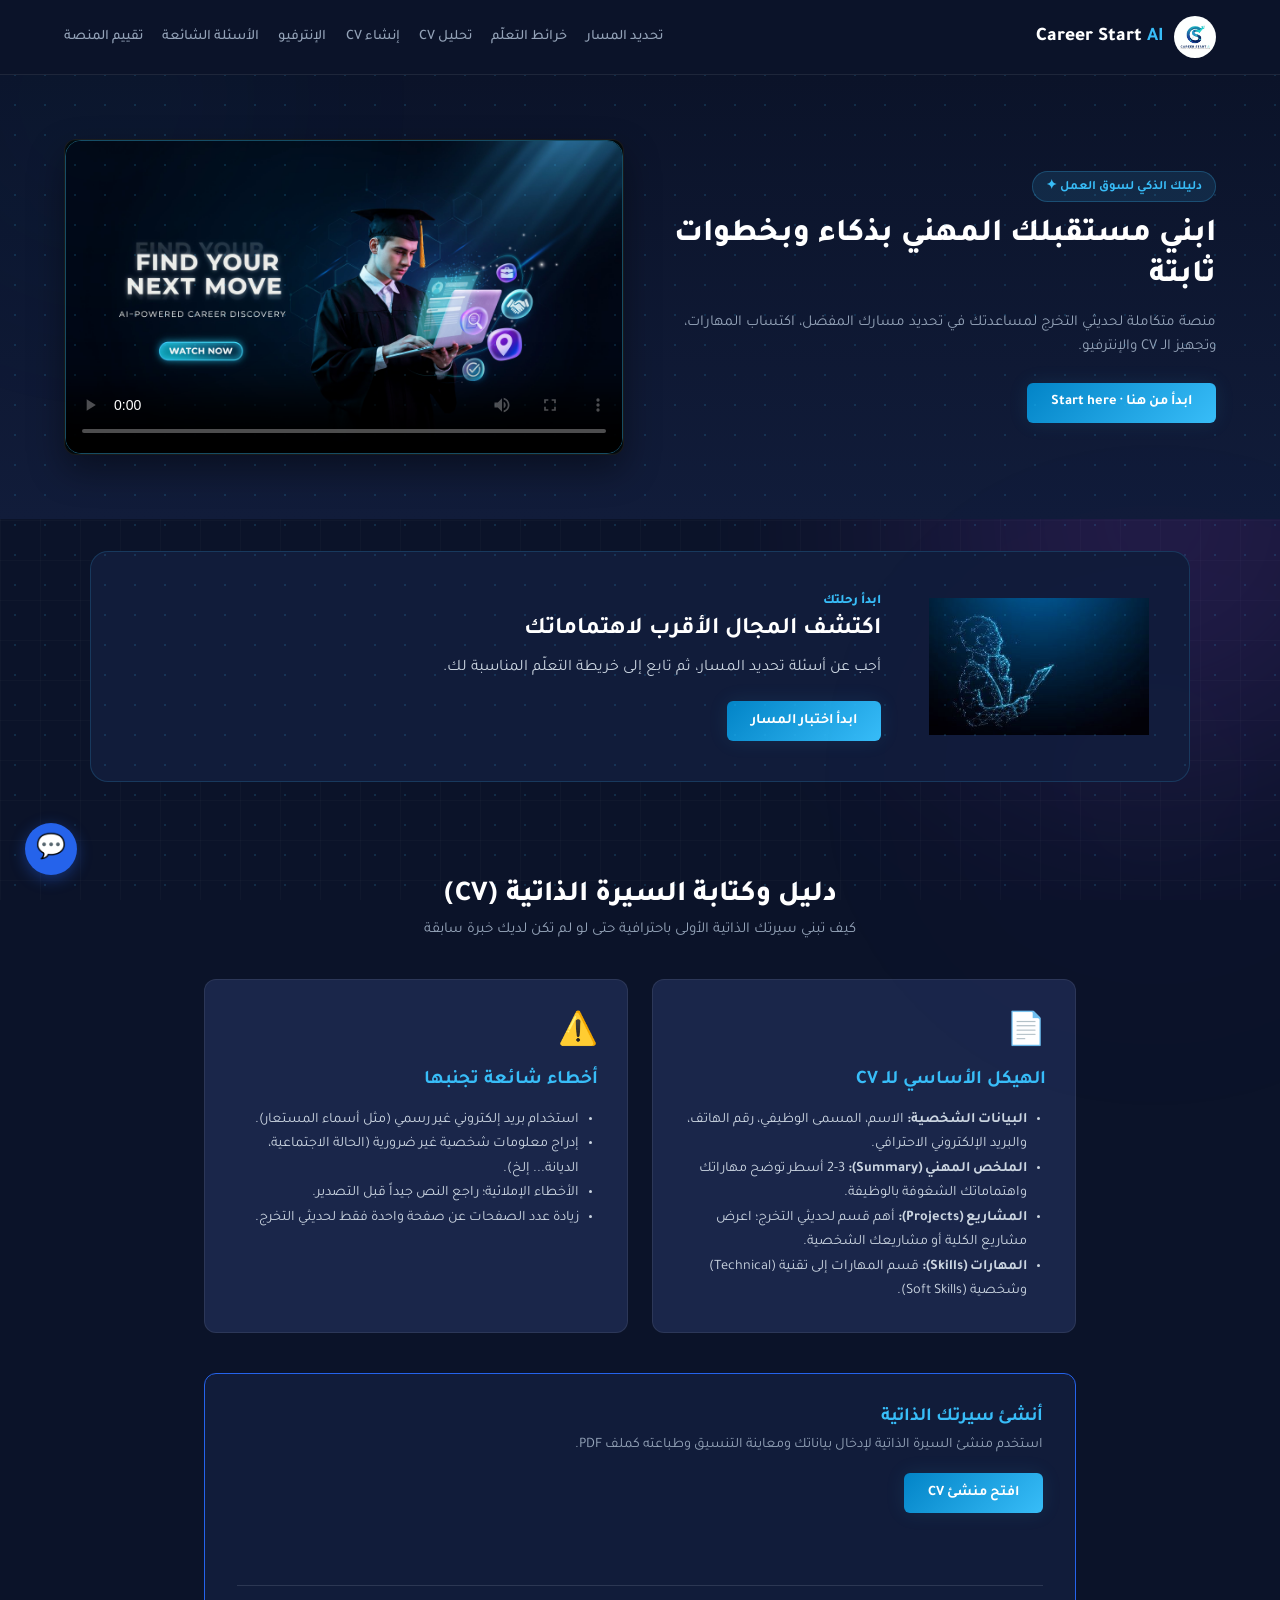
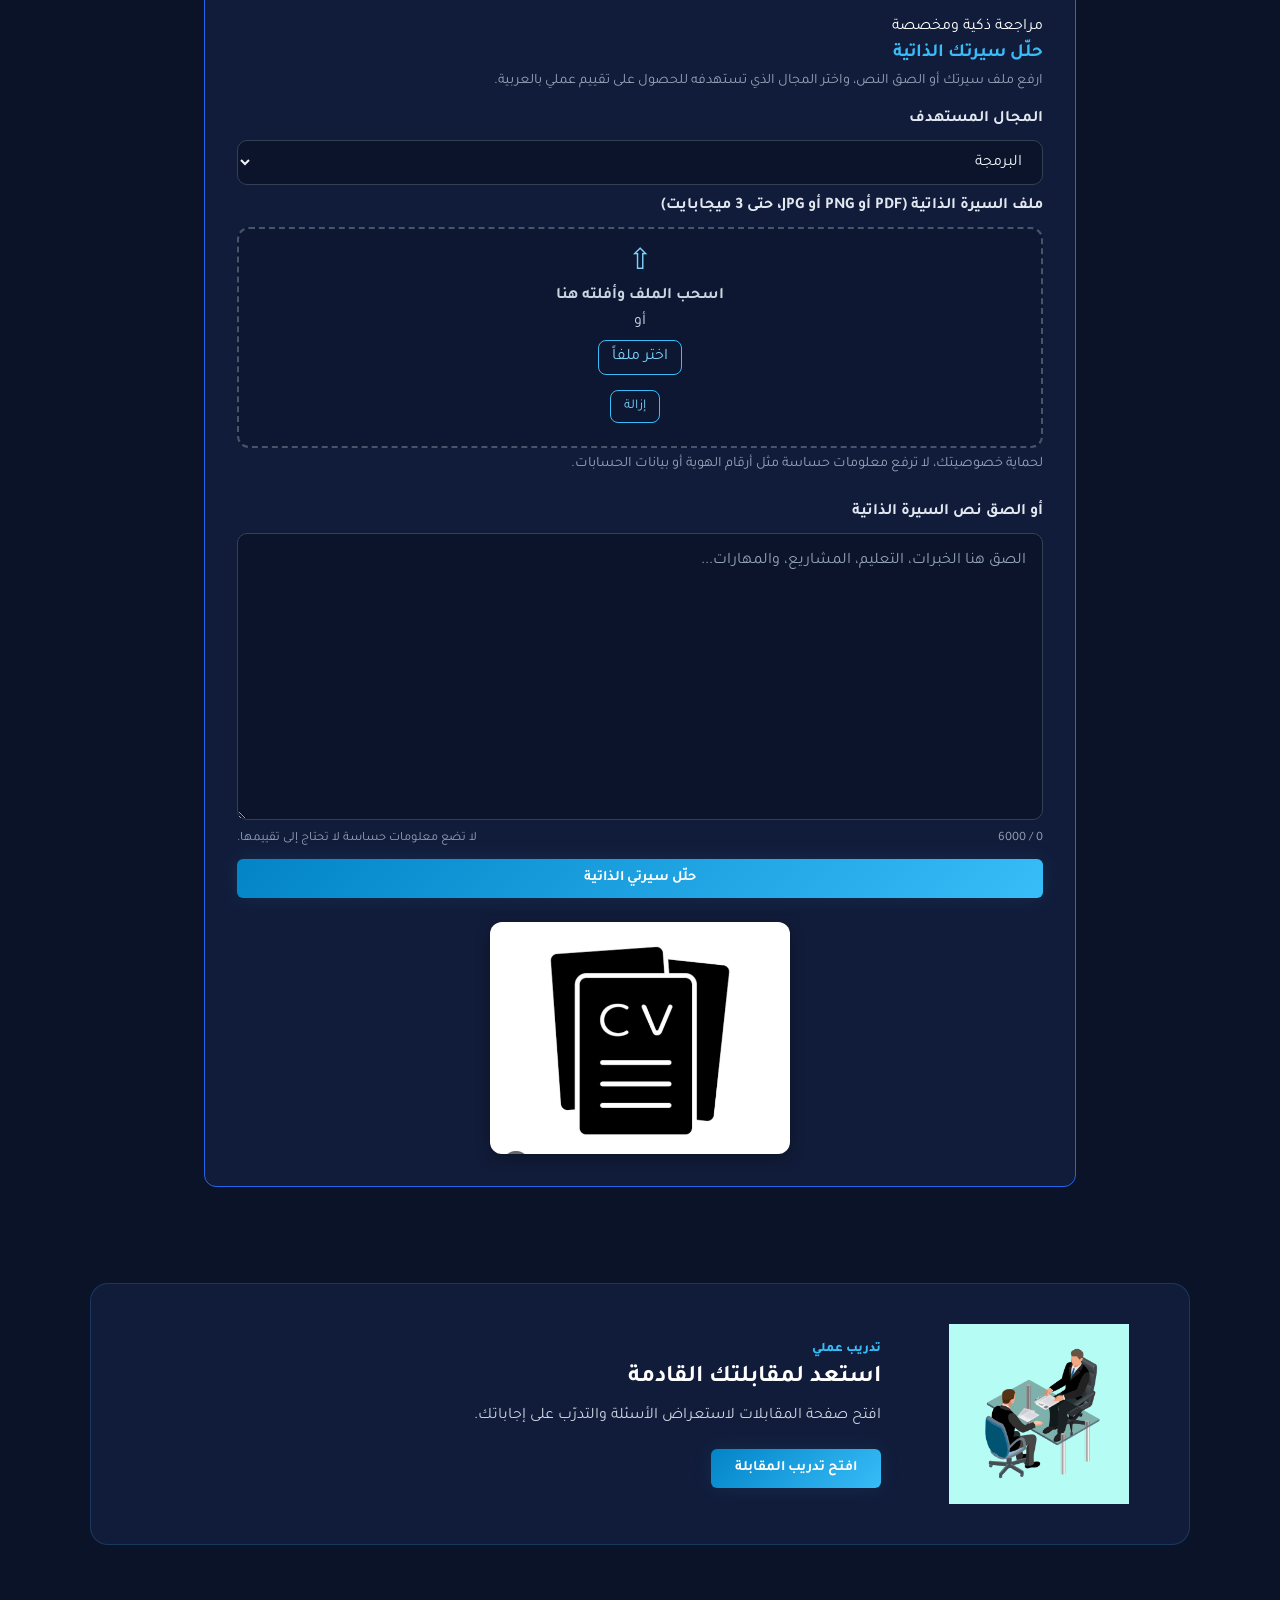
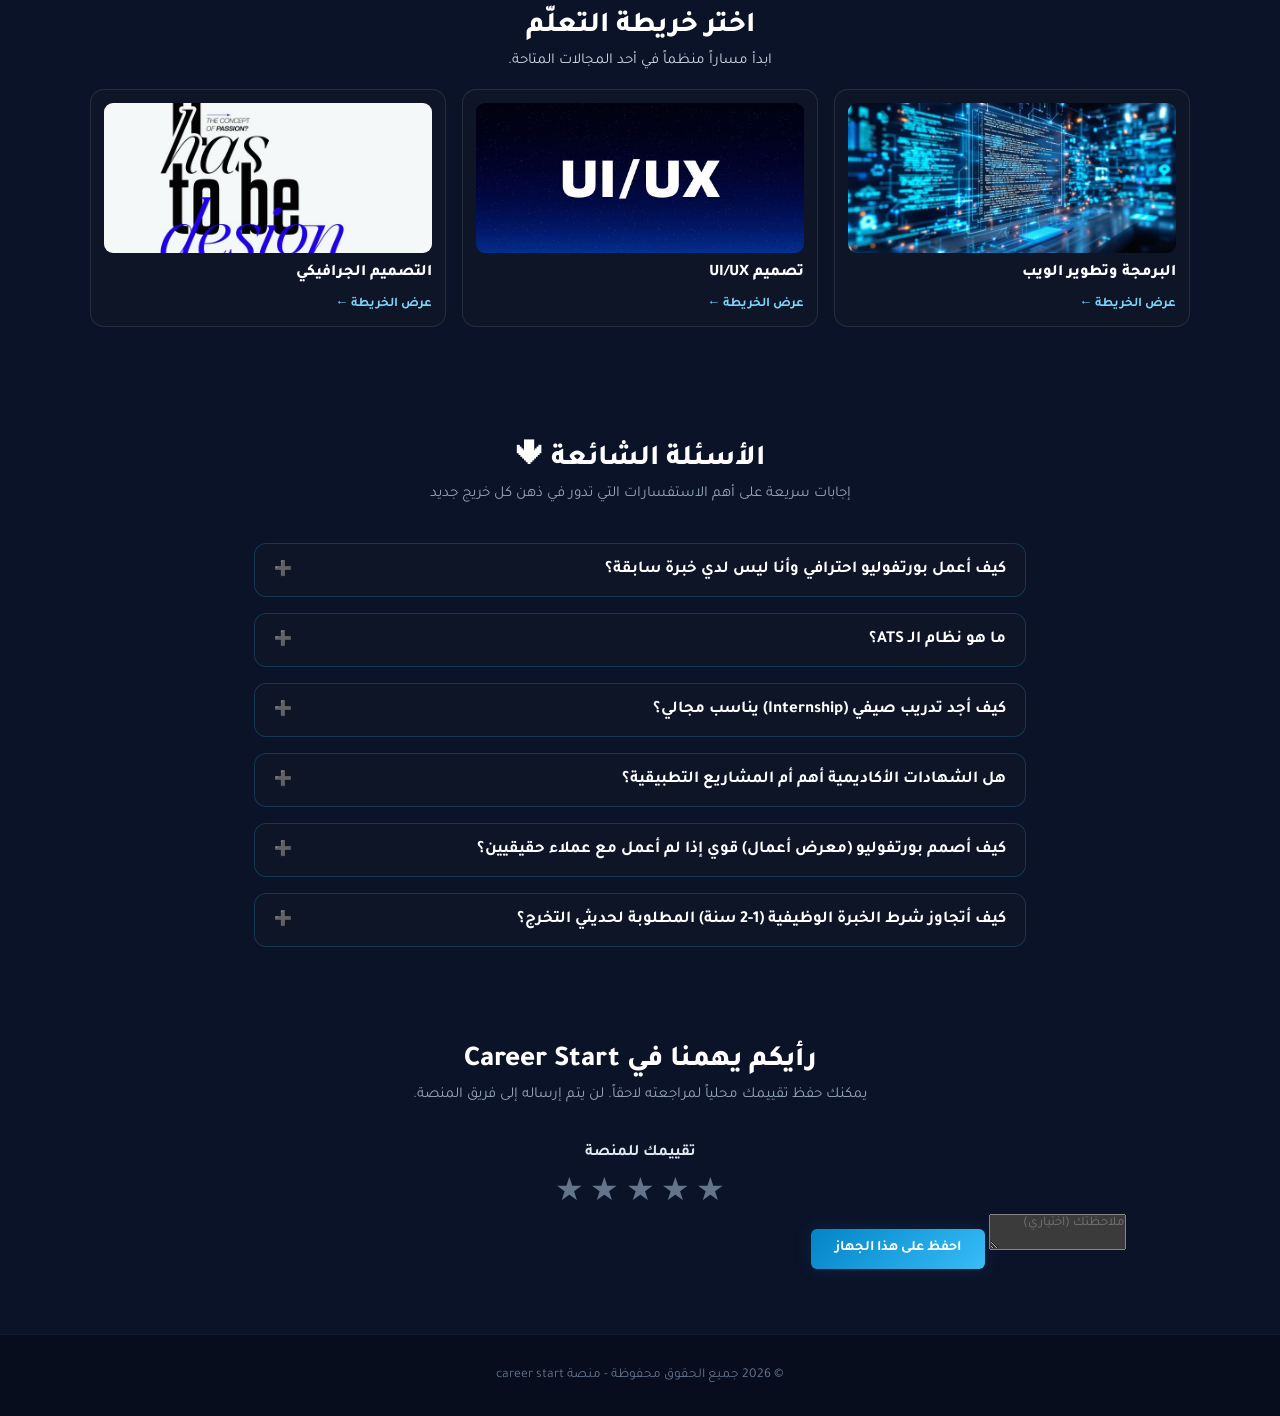
==== index.html @ 1a9eb7d6 "Merge pull request #5 from Mahmoudez/feature/flow-cleanup chore: landing flow and cleanup" ====
<!DOCTYPE html>
<html lang="ar" dir="rtl">
<head>
    <meta charset="UTF-8">
    <meta name="viewport" content="width=device-width, initial-scale=1.0">
    <title>career start | منصة دعم الخريجين الجدد</title>
    <link rel="stylesheet" href="css/quiz.css">
    <link rel="stylesheet" href="css/cv-guide.css">
    <link rel="stylesheet" href="css/cv-analyzer.css">
    <link rel="stylesheet" href="css/interview.css">
    <link rel="stylesheet" href="css/roadmaps.css">
    <link rel="stylesheet" href="css/layout.css">
    <link rel="stylesheet" href="css/base.css">
</head>
<body>
    <!-- أشكال زخرفية في الخلفية -->
    <div class="bg-decorations">
        <div class="glow-orb orb-1"></div>
        <div class="glow-orb orb-2"></div>
        <div class="grid-overlay"></div>
    </div>

    <!-- الهيدر وقائمة التنقل -->
    <header class="navbar">
        <a href="index.html" class="brand-link" aria-label="Career Start — الرئيسية">
            <img src="assets/logo.png" alt="">
            <span>Career Start <strong>AI</strong></span>
        </a>
        <nav aria-label="التنقل الرئيسي">
            <a href="pages/quiz.html">تحديد المسار</a>
            <a href="pages/roadmaps.html">خرائط التعلّم</a>
            <a href="#cv-analyzer">تحليل CV</a>
            <a href="pages/cv-builder.html">إنشاء CV</a>
            <a href="pages/interview.html">الإنترفيو</a>
            <a href="#faq">الأسئلة الشائعة</a>
            <a href="#feedback-section">تقييم المنصة</a>
        </nav>
    </header>
        <!-- الشريط الأيقونات الجانبي (Floating Sidebar) -->
    

    <!-- الخلفية المضيئة والشبكة -->
    <div class="tech-bg-grid"></div>
    <div class="glow-orb orb-top-left"></div>
    <div class="glow-orb orb-bottom-right"></div>


    <main>
        <!-- قسم الواجهة الرئيسية والفيديو -->
        <section id="home" class="hero-section">
            <div class="hero-text">
                <span class="badge">دليلك الذكي لسوق العمل ✦</span>
                <h1>ابني مستقبلك المهني بذكاء وبخطوات ثابتة</h1>
                <p>منصة متكاملة لحديثي التخرج لمساعدتك في تحديد مسارك المفضل، اكتساب المهارات، وتجهيز الـ CV والإنترفيو.</p>
                <a href="pages/quiz.html" class="btn-primary">ابدأ من هنا · Start here</a>
            </div>

            <!-- مكان الفيديو التعريفي -->
            <div class="hero-video">
                <div class="video-container">
                    <video controls poster="assets/main poster.jpg" width="100%">
                        <source src="assets/main.mp4" type="video/mp4">
                        متصفحك لا يدعم تشغيل الفيديو.
                    </video>
                </div>
            </div>
        </section>

        <section class="landing-feature-card" aria-labelledby="quiz-promo-title">
            <img src="assets/path-icon.png" alt="">
            <div><span class="feature-kicker">ابدأ رحلتك</span><h2 id="quiz-promo-title">اكتشف المجال الأقرب لاهتماماتك</h2>
                <p>أجب عن أسئلة تحديد المسار، ثم تابع إلى خريطة التعلّم المناسبة لك.</p>
                <a class="btn-primary" href="pages/quiz.html">ابدأ اختبار المسار</a>
            </div>
        </section>
        <!-- قسم السيرة الذاتية (CV Builder & Tips) -->
        <section id="cv-builder" class="cv-section">
            <div class="section-title">
                <h2>دليل وكتابة السيرة الذاتية (CV)</h2>
                <p>كيف تبني سيرتك الذاتية الأولى باحترافية حتى لو لم تكن لديك خبرة سابقة</p>
            </div>

            <div class="cv-cards-grid">
                <div class="cv-card">
                    <div class="cv-icon">📄</div>
                    <h3>الهيكل الأساسي للـ CV</h3>
                    <ul>
                        <li><strong>البيانات الشخصية:</strong> الاسم، المسمى الوظيفي، رقم الهاتف، والبريد الإلكتروني الاحترافي.</li>
                        <li><strong>الملخص المهني (Summary):</strong> 2-3 أسطر توضح مهاراتك واهتماماتك الشغوفة بالوظيفة.</li>
                        <li><strong>المشاريع (Projects):</strong> أهم قسم لحديثي التخرج؛ اعرض مشاريع الكلية أو مشاريعك الشخصية.</li>
                        <li><strong>المهارات (Skills):</strong> قسم المهارات إلى تقنية (Technical) وشخصية (Soft Skills).</li>
                    </ul>
                </div>

                <div class="cv-card">
                    <div class="cv-icon">⚠️</div>
                    <h3>أخطاء شائعة تجنبها</h3>
                    <ul>
                        <li>استخدام بريد إلكتروني غير رسمي (مثل أسماء المستعار).</li>
                        <li>إدراج معلومات شخصية غير ضرورية (الحالة الاجتماعية، الديانة... إلخ).</li>
                        <li>الأخطاء الإملائية؛ راجع النص جيداً قبل التصدير.</li>
                        <li>زيادة عدد الصفحات عن صفحة واحدة فقط لحديثي التخرج.</li>
                    </ul>
                </div>
            </div>

            <div class="cv-ai-box">
                <h3>أنشئ سيرتك الذاتية</h3>
                <p>استخدم منشئ السيرة الذاتية لإدخال بياناتك ومعاينة التنسيق وطباعته كملف PDF.</p>
                <a class="btn-primary" href="pages/cv-builder.html">افتح منشئ CV</a>
                <div id="cv-analyzer" class="cv-analyzer-heading">
                    <span class="cv-eyebrow">مراجعة ذكية ومخصصة</span>
                    <h3>حلّل سيرتك الذاتية</h3>
                    <p>ارفع ملف سيرتك أو الصق النص، واختر المجال الذي تستهدفه للحصول على تقييم عملي بالعربية.</p>
                </div>
                <form id="cvAnalyzerForm" novalidate>
                    <label for="cvTargetField">المجال المستهدف</label>
                    <select id="cvTargetField" name="targetField" required>
                        <option value="Programming">البرمجة</option>
                        <option value="UI-UX">تصميم UI/UX</option>
                        <option value="Graphic Design">التصميم الجرافيكي</option>
                    </select>
                    <label for="cvFileInput">ملف السيرة الذاتية (PDF أو PNG أو JPG، حتى 3 ميجابايت)</label>
                    <div id="cvUploadArea" class="cv-upload-area" tabindex="0" role="button" aria-controls="cvFileInput" aria-label="اختر ملف السيرة الذاتية أو اسحبه هنا">
                        <span class="cv-upload-icon" aria-hidden="true">⇧</span>
                        <strong>اسحب الملف وأفلته هنا</strong><span>أو</span>
                        <button id="cvChooseFile" class="cv-choose-file" type="button">اختر ملفاً</button>
                        <input id="cvFileInput" type="file" accept=".pdf,.png,.jpg,.jpeg,application/pdf,image/png,image/jpeg" hidden>
                        <div id="cvSelectedFile" class="cv-selected-file" hidden><span id="cvFileDetails"></span><button id="cvRemoveFile" type="button" aria-label="إزالة الملف">إزالة</button></div>
                    </div>
                    <p class="cv-privacy-note">لحماية خصوصيتك، لا ترفع معلومات حساسة مثل أرقام الهوية أو بيانات الحسابات.</p>
                    <label for="cvTextInput">أو الصق نص السيرة الذاتية</label>
                    <textarea id="cvTextInput" name="cvText" rows="9" maxlength="6000" placeholder="الصق هنا الخبرات، التعليم، المشاريع، والمهارات..."></textarea>
                    <div class="cv-form-meta"><span id="cvCharCount">0 / 6000</span><span>لا تضع معلومات حساسة لا تحتاج إلى تقييمها.</span></div>
                    <div id="cvFormMessage" class="cv-form-message" role="status" aria-live="polite" hidden></div>
                    <button id="analyzeCvBtn" class="btn-primary" type="submit"><span class="cv-button-label">حلّل سيرتي الذاتية</span><span class="cv-spinner" aria-hidden="true"></span></button>
                </form>
                <section id="cvAnalysisResult" class="cv-analysis-result" aria-live="polite" hidden></section>
                <div class="section-image-box">
    <img src="assets/cv-preview.png" alt="معاينة السيرة الذاتية">
</div>
            </div>
        </section>
        <section id="interview" class="landing-feature-card" aria-labelledby="interview-promo-title">
            <img src="assets/interview-prep.png" alt="">
            <div><span class="feature-kicker">تدريب عملي</span><h2 id="interview-promo-title">استعد لمقابلتك القادمة</h2>
                <p>افتح صفحة المقابلات لاستعراض الأسئلة والتدرّب على إجاباتك.</p>
                <a class="btn-primary" href="pages/interview.html">افتح تدريب المقابلة</a>
            </div>
        </section>

        <section id="fields-videos" class="field-map-section" aria-labelledby="field-map-title">
            <div class="section-title"><h2 id="field-map-title">اختر خريطة التعلّم</h2><p>ابدأ مساراً منظماً في أحد المجالات المتاحة.</p></div>
            <div class="field-map-grid">
                <a href="pages/roadmaps.html" class="field-map-card"><img src="assets/programming-thumb.jpg" alt=""><span>البرمجة وتطوير الويب</span><b>عرض الخريطة ←</b></a>
                <a href="pages/roadmaps.html" class="field-map-card"><img src="assets/uiux-thumb.jpg" alt=""><span>تصميم UI/UX</span><b>عرض الخريطة ←</b></a>
                <a href="pages/roadmaps.html" class="field-map-card"><img src="assets/graphic-thumb.jpg" alt=""><span>التصميم الجرافيكي</span><b>عرض الخريطة ←</b></a>
            </div>
        </section>

        <!-- قسم الأسئلة الشائعة -->
        <section id="faq" class="faq-section">
            <div class="section-title">
                <h2>الأسئلة الشائعة 🡻</h2>
                <p>إجابات سريعة على أهم الاستفسارات التي تدور في ذهن كل خريج جديد</p>
            </div>

            <div class="faq-container">
                <details class="faq-card">
                    <summary>كيف أعمل بورتفوليو احترافي وأنا ليس لدي خبرة سابقة؟</summary>
                    <p>ركز على مشاريع الكلية، المشاريع الشخصية التي طبقتها أثناء التعلم، ومشاريع الـ Open Source. المهم عرض طريقة تفكيرك وجودة تنفيذك حتى لو لم تكن لوظيفة مدفوعة.</p>
                </details>

                <details class="faq-card">
                    <summary>ما هو نظام الـ ATS؟</summary>
                    <p> "نظام تتبع المتقدمين" ATS هو اختصار لـ Applicant Tracking System هو تطبيق برمجي أو نظام إلكتروني تستخدمه أقسام الموارد البشرية (HR) والشركات لإدارة عملية التوظيف واكتساب المواهب رقمياً. يعمل هذا النظام كقاعدة بيانات مركزية تستقبل السير الذاتية وطلبات التوظيف، ويقوم بفرزها وتحليلها تلقائياً لتسهيل مهمة مسؤولي التوظيف في اختيار الأنسب.</p>
                </details>

                <details class="faq-card">
                    <summary>كيف أجد تدريب صيفي (Internship) يناسب مجالي؟</summary>
                    <p>تابع منصات العمل مثل LinkedIn وWuzzuf باستمرار، واحرص على التواصل المباشر مع المسئولين عن التوظيف (HR) في الشركات المبتدئة، مع بناء حضور قوي يعرض مهاراتك.</p>
                </details>

                <details class="faq-card">
                    <summary>هل الشهادات الأكاديمية أهم أم المشاريع التطبيقية؟</summary>
                    <p>المشاريع التطبيقية والبورتفوليو هما الحاسم الأكبر في المجالات التقنية والتصميم، بينما تشكل الشهادات داعماً إضافياً لاثبات الاستمرارية والتعلم الشغوف.</p>
                </details>

                <details class="faq-card">
                    <summary>كيف أصمم بورتفوليو (معرض أعمال) قوي إذا لم أعمل مع عملاء حقيقيين؟</summary>
                    <p>قم ببناء مشاريع افتراضية تخدم مشاكل حقيقية، أو أعد تصميم وتطوير منتجات قائمة لتظهر قدرتك على التحليل والتنفيذ. الجودة وطريقة العرض أهم من عدد المشاريع.</p>
                </details>

                <details class="faq-card">
                    <summary>كيف أتجاوز شرط الخبرة الوظيفية (1-2 سنة) المطلوبة لحديثي التخرج؟</summary>
                    <p>ركز على صياغة مشاريعك الأكاديمية والشخصية في السيرة الذاتية بكفاءة عالية، فالشركات تبحث عن المهارة التطبيقية وإمكانية التعلم السريع وليس مجرد سنوات العمل الفعلي.</p>
                </details>
            </div>
        </section>
        
        <!-- قسم تقييم المنصة -->
        <section id="feedback-section" class="section-container">
            <div class="section-title">
                <h2>رأيكم يهمنا في Career Start</h2>
                <p>يمكنك حفظ تقييمك محلياً لمراجعته لاحقاً. لن يتم إرساله إلى فريق المنصة.</p>
            </div>

            <form id="feedbackForm" class="rating-box">
                <fieldset class="rating-fieldset"><legend>تقييمك للمنصة</legend>
                    <div class="stars-rating" role="radiogroup" aria-label="اختر تقييماً من نجمة إلى خمس نجوم">
                        <label><input type="radio" name="rating" value="1" required><span aria-hidden="true">★</span><span class="sr-only">نجمة واحدة</span></label>
                        <label><input type="radio" name="rating" value="2"><span aria-hidden="true">★</span><span class="sr-only">نجمتان</span></label>
                        <label><input type="radio" name="rating" value="3"><span aria-hidden="true">★</span><span class="sr-only">ثلاث نجوم</span></label>
                        <label><input type="radio" name="rating" value="4"><span aria-hidden="true">★</span><span class="sr-only">أربع نجوم</span></label>
                        <label><input type="radio" name="rating" value="5"><span aria-hidden="true">★</span><span class="sr-only">خمس نجوم</span></label>
                    </div>
                </fieldset>
                <label class="sr-only" for="feedbackText">ملاحظتك (اختياري)</label>
                <textarea id="feedbackText" maxlength="1000" placeholder="ملاحظتك (اختياري)"></textarea>
                <button class="btn-primary" type="submit">احفظ على هذا الجهاز</button>
                <p id="feedbackStatus" class="local-save-status" role="status" aria-live="polite"></p>
            </form>
        </section>
    </main>

    <footer>
        <p>© 2026 جميع الحقوق محفوظة - منصة career start</p>
    </footer>

<!-- زرار الدعم الفني العائم -->
<button id="openContactBtn" class="floating-support-btn" type="button" title="حفظ رسالة على هذا الجهاز" aria-label="افتح نموذج حفظ الرسالة على هذا الجهاز">
    💬
</button>

<!-- النافذة الصغيرة المنبثقة (Modal) -->
<div id="contactModal" class="modal-overlay" role="dialog" aria-modal="true" aria-labelledby="contactTitle" aria-hidden="true">
    <div class="modal-content">
        <button id="closeContactBtn" class="modal-close" type="button" aria-label="إغلاق">&times;</button>
        <h3 id="contactTitle">احفظ رسالة على هذا الجهاز</h3>
        <p>هذه نسخة تجريبية: الرسالة ستبقى في هذا المتصفح فقط، ولن تُرسل إلى فريق الدعم.</p>
        
        <form id="contactForm">
            <label for="contactName">الاسم بالكامل</label><input id="contactName" name="name" type="text" autocomplete="name" required>
            <label for="contactEmail">البريد الإلكتروني</label><input id="contactEmail" name="email" type="email" autocomplete="email" required>
            <label for="contactMessage">الرسالة</label><textarea id="contactMessage" name="message" rows="4" required></textarea>
            <button type="submit" class="submit-btn">احفظ على هذا الجهاز</button>
            <p id="contactStatus" class="local-save-status" role="status" aria-live="polite"></p>
        </form>
    </div>
</div>


    <script src="js/layout.js"></script>
    <script src="js/cv-analyzer.js"></script>
</body>
</html>
---- css/quiz.css ----
/* 3. كارت الاستمارة العائم */
.assessment-section {
    max-width: 750px;
    margin: -2.5rem auto 3rem auto;
    padding: 0 1rem;
    position: relative;
    z-index: 10;
}

.career-form {
    background-color: #1a264a;
    color: #ffffff;
    padding: 2rem;
    border-radius: 14px;
    box-shadow: 0 20px 40px rgba(0, 0, 0, 0.3);
    border: 1px solid rgba(255, 255, 255, 0.08);
}

.assessment-section h2 {
    color: #ffffff;
    font-size: 1.6rem;
    font-weight: 800;
    text-align: center;
    margin-bottom: 0.3rem;
}

.assessment-section p {
    color: #94a3b8;
    text-align: center;
    margin-bottom: 1.8rem;
    font-size: 0.9rem;
}

.form-group {
    margin-bottom: 1.2rem;
}

.form-group label {
    display: block;
    margin-bottom: 0.4rem;
    font-weight: 600;
    color: #e2e8f0;
    font-size: 0.88rem;
}

.form-group input,
.form-group select {
    width: 100%;
    padding: 0.75rem 1rem;
    background-color: #0f172a;
    border: 1px solid #334155;
    border-radius: 8px;
    font-size: 0.9rem;
    color: #ffffff;
    outline: none;
    transition: all 0.3s ease;
}

.form-group input:focus,
.form-group select:focus {
    border-color: #38bdf8;
}

.form-group option {
    background-color: #0f172a;
    color: #ffffff;
}

.btn-submit {
    width: 100%;
    padding: 0.9rem;
    background: linear-gradient(135deg, #2563eb 0%, #1d4ed8 100%);
    color: #ffffff;
    border: none;
    border-radius: 8px;
    font-size: 1rem;
    font-weight: 700;
    cursor: pointer;
    margin-top: 1rem;
    transition: all 0.3s ease;
}

.btn-submit:hover {
    transform: translateY(-2px);
    box-shadow: 0 10px 20px rgba(37, 99, 235, 0.4);
}

/* 4. كارت النتيجة */
.results-container {
    margin-top: 1.8rem;
    background-color: #ffffff;
    border-radius: 12px;
    padding: 2rem;
    box-shadow: 0 10px 30px rgba(0, 0, 0, 0.15);
    border-top: 4px solid #2563eb;
    color: #1e293b;
}

.results-container h3 {
    color: #0f172a;
    font-size: 1.3rem;
    font-weight: 800;
    margin-bottom: 1rem;
}
---- css/cv-guide.css ----
/* قسم السيرة الذاتية */
.cv-section {
    padding: 4rem 5%;
    max-width: 1000px;
    margin: 0 auto;
}

.section-title {
    text-align: center;
    margin-bottom: 2.5rem;
}

.section-title h2 {
    color: #ffffff;
    font-size: 1.8rem;
    font-weight: 800;
    margin-bottom: 0.5rem;
}

.section-title p {
    color: #94a3b8;
    font-size: 0.95rem;
}

.cv-cards-grid {
    display: grid;
    grid-template-columns: repeat(auto-fit, minmax(300px, 1fr));
    gap: 1.5rem;
    margin-bottom: 2.5rem;
}

.cv-card {
    background-color: #1a264a;
    border: 1px solid rgba(255, 255, 255, 0.08);
    border-radius: 12px;
    padding: 1.8rem;
    color: #ffffff;
}

.cv-icon {
    font-size: 2rem;
    margin-bottom: 1rem;
}

.cv-card h3 {
    font-size: 1.2rem;
    color: #38bdf8;
    margin-bottom: 1rem;
}

.cv-card ul {
    list-style-type: disc;
    padding-right: 1.2rem;
    color: #cbd5e1;
    font-size: 0.9rem;
    line-height: 1.7;
}
---- css/cv-analyzer.css ----
/* أداة الـ AI للملخص */
.cv-ai-box {
    background-color: #111c3a;
    border: 1px solid #2563eb;
    border-radius: 12px;
    padding: 2rem;
    color: #ffffff;
}

.cv-ai-box h3 {
    color: #38bdf8;
    margin-bottom: 0.5rem;
}

.cv-ai-box p {
    color: #94a3b8;
    font-size: 0.9rem;
    margin-bottom: 1.2rem;
}

.cv-ai-inputs {
    display: flex;
    gap: 1rem;
    flex-wrap: wrap;
}

.cv-ai-inputs input {
    flex: 1;
    min-width: 250px;
    padding: 0.8rem 1rem;
    background-color: #0f172a;
    border: 1px solid #334155;
    border-radius: 6px;
    color: #ffffff;
    outline: none;
}

.cv-summary-output {
    margin-top: 1.2rem;
    background-color: #0f172a;
    padding: 1rem 1.2rem;
    border-radius: 6px;
    border-right: 4px solid #38bdf8;
    color: #e2e8f0;
    font-size: 0.95rem;
    line-height: 1.6;
}

.cv-analyzer-heading { margin-top: 3rem; padding-top: 2rem; border-top: 1px solid rgba(148,163,184,.2); }
.cv-analyzer-heading h3 { margin-top: .35rem; }
#cvAnalyzerForm { display: grid; gap: .7rem; direction: rtl; }
#cvAnalyzerForm label { color: #e2e8f0; font-weight: 700; }
#cvAnalyzerForm select, #cvTextInput { width: 100%; min-width: 0; border: 1px solid #334155; border-radius: 10px; background: #0b142b; color: #f1f5f9; padding: .8rem 1rem; font: inherit; direction: rtl; }
#cvTextInput { min-height: 12rem; resize: vertical; line-height: 1.8; }
#cvAnalyzerForm select:focus, #cvTextInput:focus { outline: 2px solid #38bdf8; outline-offset: 1px; border-color: #38bdf8; }
#cvTextInput::placeholder { color: #94a3b8; }
.cv-upload-area { width: 100%; background: rgba(11,20,43,.55); }
.cv-form-meta { display: flex; justify-content: space-between; gap: .75rem; flex-wrap: wrap; color: #94a3b8; font-size: .8rem; }
.cv-form-message { padding: .75rem 1rem; border-radius: 9px; line-height: 1.6; }
.cv-form-message.error { background: rgba(127,29,29,.3); color: #fecaca; }
.cv-form-message.success { background: rgba(6,95,70,.25); color: #a7f3d0; }
.cv-form-message.loading { background: rgba(14,116,144,.2); color: #bae6fd; }

.cv-upload-area { display: grid; justify-items: center; gap: .45rem; padding: 1.4rem; border: 2px dashed #475569; border-radius: 12px; color: #cbd5e1; text-align: center; cursor: pointer; transition: border-color .2s, background .2s; }
.cv-upload-area:focus, .cv-upload-area.is-dragging { outline: none; border-color: #38bdf8; background: rgba(56,189,248,.08); }
.cv-upload-icon { color: #7dd3fc; font-size: 1.8rem; line-height: 1; }
.cv-choose-file, .cv-selected-file button { padding: .45rem .8rem; border: 1px solid #38bdf8; border-radius: 8px; background: transparent; color: #7dd3fc; font: inherit; cursor: pointer; }
.cv-selected-file { display: flex; align-items: center; justify-content: center; flex-wrap: wrap; gap: .65rem; margin-top: .5rem; color: #e2e8f0; font-size: .84rem; }
.cv-privacy-note { margin: -.2rem 0 .25rem; color: #94a3b8; font-size: .78rem; }
.cv-mock-banner { margin-bottom: 1rem; padding: .85rem 1rem; border: 1px solid rgba(56,189,248,.35); border-radius: 10px; background: rgba(56,189,248,.1); color: #bae6fd; font-size: .88rem; }
.cv-score-meters { display: grid; grid-template-columns: repeat(2, minmax(0, 1fr)); gap: 1rem; margin-top: 1rem; }
.cv-score-meter { padding: 1rem; border: 1px solid rgba(148,163,184,.15); border-radius: 12px; background: #15213e; color: #dbeafe; }
.cv-score-meter > div:first-child { display: flex; justify-content: space-between; gap: .5rem; margin-bottom: .65rem; }
.cv-score-meter strong { color: #7dd3fc; }
.cv-meter-track { height: 8px; overflow: hidden; border-radius: 99px; background: #0b142b; }
.cv-meter-track span { display: block; height: 100%; border-radius: inherit; background: linear-gradient(90deg, #38bdf8, #34d399); }
.cv-build-link { display: inline-flex; margin-top: 1rem; padding: .75rem 1rem; border-radius: 9px; background: #0284c7; color: #fff; font-weight: 700; text-decoration: none; }
@media (max-width: 640px) {
    .cv-score-meters { grid-template-columns: 1fr; }
    .cv-ai-box { padding: 1.2rem; }
    .cv-analyzer-heading { margin-top: 2rem; padding-top: 1.5rem; }
    .cv-upload-area { padding: 1.1rem .75rem; }
    .cv-form-meta span:last-child { flex-basis: 100%; }
}
---- css/interview.css ----
/* قسم الإنترفيو */
.interview-section {
    padding: 4rem 5%;
    max-width: 900px;
    margin: 0 auto;
}

.interview-box {
    background-color: #1a264a;
    border: 1px solid rgba(255, 255, 255, 0.08);
    border-radius: 14px;
    padding: 2rem;
    box-shadow: 0 15px 30px rgba(0, 0, 0, 0.2);
}

.interview-tabs {
    display: flex;
    gap: 1rem;
    margin-bottom: 1.8rem;
    border-bottom: 1px solid #334155;
    padding-bottom: 0.8rem;
}

.tab-btn {
    background: none;
    border: none;
    color: #94a3b8;
    font-size: 1rem;
    font-weight: 700;
    cursor: pointer;
    padding: 0.5rem 1rem;
    border-radius: 6px;
    transition: all 0.3s ease;
}

.tab-btn.active, .tab-btn:hover {
    color: #38bdf8;
    background-color: #0f172a;
}

.faq-item {
    background-color: #0f172a;
    padding: .6rem;
    border-radius: 8px;
    margin-bottom: 1rem;
    border-right: 3px solid #2563eb;
}

.faq-item h4 {
    color: #ffffff;
    font-size: 1.05rem;
    margin-bottom: 0.5rem;
}

.faq-item p {
    color: #cbd5e1;
    font-size: 0.9rem;
    line-height: 1.6;
}
/* تنسيق قسم الأسئلة الشائعة */
.faq-section {
    padding: 3rem 5%;
    max-width: 900px;
    margin: 0 auto;
}

.faq-container {
    display: flex;
    flex-direction: column;
    gap: 1rem;
}

.faq-card {
    background-color: #0d1527;
    border: 1px solid rgba(56, 189, 248, 0.2);
    border-radius: 12px;
    padding: 1rem 1.2rem;
    transition: all 0.3s ease;
    cursor: pointer;
}

.faq-card:hover {
    border-color: #38bdf8;
    box-shadow: 0 0 15px rgba(56, 189, 248, 0.15);
}

.faq-card summary {
    font-weight: 700;
    color: #ffffff;
    font-size: 1.05rem;
    outline: none;
    list-style: none;
    display: flex;
    justify-content: space-between;
    align-items: center;
}

.faq-card summary::-webkit-details-marker {
    display: none;
}

.faq-card summary::after {
    content: '➕';
    font-size: 0.9rem;
    color: #38bdf8;
    transition: transform 0.3s ease;
}

.faq-card[open] summary::after {
    content: '➖';
}

.faq-card p {
    color: #cbd5e1;
    font-size: 0.9rem;
    line-height: 1.6;
    margin-top: 0.8rem;
    padding-top: 0.8rem;
    border-top: 1px solid rgba(255, 255, 255, 0.08);
}
---- css/roadmaps.css ----
:root {
    color-scheme: dark;
    --roadmap-bg: #081321;
    --roadmap-panel: rgba(15, 30, 51, .92);
    --roadmap-card: #101f34;
    --roadmap-line: rgba(148, 163, 184, .18);
    --roadmap-text: #f1f5f9;
    --roadmap-muted: #a8b6c9;
    --roadmap-accent: #38bdf8;
}

body {
    background: var(--roadmap-bg);
    color: var(--roadmap-text);
}

.roadmaps-page {
    width: min(1120px, calc(100% - 36px));
    margin: 0 auto;
    padding: clamp(42px, 7vw, 88px) 0 72px;
}

.roadmaps-hero {
    max-width: 760px;
    margin: 0 auto 38px;
    text-align: center;
}

.roadmaps-eyebrow {
    display: inline-block;
    color: var(--roadmap-accent);
    font-size: .82rem;
    font-weight: 800;
    letter-spacing: .04em;
}

.roadmaps-hero h1 {
    margin: 10px 0 12px;
    color: #fff;
    font-size: clamp(2rem, 5vw, 3.4rem);
    line-height: 1.2;
}

.roadmaps-hero p,
.roadmap-heading > div > p {
    color: var(--roadmap-muted);
    line-height: 1.9;
}

.roadmaps-content {
    overflow: hidden;
    border: 1px solid var(--roadmap-line);
    border-radius: 22px;
    background: var(--roadmap-panel);
    box-shadow: 0 24px 70px rgba(0, 0, 0, .25);
}

.field-tabs {
    display: flex;
    gap: 8px;
    overflow-x: auto;
    padding: 14px;
    border-bottom: 1px solid var(--roadmap-line);
    scrollbar-width: thin;
}

.field-tabs[hidden] { display: none; }

.field-tabs button {
    flex: 1 0 auto;
    min-height: 44px;
    padding: 9px 18px;
    border: 1px solid transparent;
    border-radius: 12px;
    background: transparent;
    color: var(--roadmap-muted);
    font: inherit;
    font-weight: 750;
    cursor: pointer;
    transition: background .18s ease, color .18s ease, border-color .18s ease;
}

.field-tabs button:hover { background: rgba(56, 189, 248, .08); color: #fff; }
.field-tabs button[aria-selected="true"] { border-color: rgba(56, 189, 248, .35); background: rgba(14, 116, 144, .25); color: #7dd3fc; }
.field-tabs button:focus-visible, .stage-check input:focus-visible, .resource-list a:focus-visible { outline: 3px solid #7dd3fc; outline-offset: 3px; }

.roadmap-status {
    padding: 28px;
    color: var(--roadmap-muted);
    text-align: center;
}

.roadmap-status[hidden], .roadmap-panel[hidden] { display: none; }

.roadmap-heading { padding: 28px 30px 8px; }
.roadmap-heading h2 { margin: 7px 0; color: #fff; font-size: clamp(1.45rem, 3vw, 2rem); }
.roadmap-heading > div > p { margin: 0; }

.progress-summary { padding: 16px 30px 24px; }
.progress-copy { display: flex; justify-content: space-between; gap: 12px; margin-bottom: 10px; font-size: .9rem; }
.progress-copy span { color: var(--roadmap-muted); }
.progress-track { height: 10px; overflow: hidden; border-radius: 99px; background: #22334a; }
.progress-track span { display: block; height: 100%; border-radius: inherit; background: linear-gradient(90deg, #0ea5e9, #2dd4bf); transition: width .25s ease; }

.stage-list { display: grid; gap: 14px; margin: 0; padding: 0 30px 30px; list-style: none; counter-reset: stages; }
.stage-card { display: grid; grid-template-columns: 64px minmax(0, 1fr); overflow: hidden; border: 1px solid var(--roadmap-line); border-radius: 16px; background: var(--roadmap-card); transition: border-color .2s ease, opacity .2s ease; }
.stage-card.is-complete { border-color: rgba(45, 212, 191, .48); }
.stage-topline { display: flex; flex-direction: column; align-items: center; gap: 18px; padding: 20px 10px; border-inline-end: 1px solid var(--roadmap-line); background: rgba(2, 132, 199, .06); }
.stage-number { color: var(--roadmap-accent); font-size: 1.05rem; font-weight: 850; font-variant-numeric: tabular-nums; }
.stage-check { display: grid; justify-items: center; gap: 6px; color: var(--roadmap-muted); cursor: pointer; }
.stage-check input { width: 19px; height: 19px; margin: 0; accent-color: #14b8a6; cursor: pointer; }
.stage-check span { max-width: 52px; font-size: .65rem; line-height: 1.4; text-align: center; }
.stage-body { min-width: 0; padding: 19px 22px 21px; }
.stage-title-row { display: flex; align-items: flex-start; justify-content: space-between; gap: 12px; }
.stage-title-row h3 { margin: 0; color: #f8fafc; font-size: 1.08rem; line-height: 1.5; }
.stage-duration { flex: 0 0 auto; padding: 5px 9px; border-radius: 999px; background: rgba(56, 189, 248, .1); color: #7dd3fc; font-size: .76rem; }
.skills-label, .resources-label { margin: 16px 0 8px; color: #cbd5e1; font-size: .83rem; font-weight: 800; }
.skill-list { display: flex; flex-wrap: wrap; gap: 7px; margin: 0; padding: 0; list-style: none; }
.skill-list li { padding: 6px 10px; border: 1px solid rgba(148, 163, 184, .12); border-radius: 999px; background: rgba(148, 163, 184, .07); color: #cbd5e1; font-size: .78rem; }
.resource-list { display: grid; gap: 7px; margin: 0; padding: 0; list-style: none; }
.resource-list li { display: flex; align-items: center; flex-wrap: wrap; gap: 8px; }
.resource-list a { display: inline-flex; align-items: baseline; flex-wrap: wrap; gap: 7px; color: #7dd3fc; line-height: 1.6; text-decoration: none; }
.resource-list a:hover { color: #bae6fd; text-decoration: underline; text-underline-offset: 3px; }
.resource-meta { color: var(--roadmap-muted); font-size: .72rem; }
.verify-note { color: #fbbf24; font-size: .7rem; }
.stage-card.is-complete .stage-title-row h3 { color: #99f6e4; }

@media (max-width: 640px) {
    .roadmaps-page { width: min(100% - 22px, 1120px); padding: 36px 0 48px; }
    .roadmaps-hero { margin-bottom: 24px; }
    .roadmaps-content { border-radius: 16px; }
    .field-tabs { padding: 10px; }
    .field-tabs button { padding-inline: 13px; }
    .roadmap-heading { padding: 22px 17px 6px; }
    .progress-summary { padding: 14px 17px 20px; }
    .stage-list { gap: 10px; padding: 0 12px 16px; }
    .stage-card { grid-template-columns: 48px minmax(0, 1fr); border-radius: 13px; }
    .stage-topline { gap: 14px; padding: 16px 5px; }
    .stage-check span { max-width: 42px; font-size: .58rem; }
    .stage-body { padding: 15px 12px 17px; }
    .stage-title-row { flex-direction: column; gap: 7px; }
    .stage-title-row h3 { font-size: 1rem; }
    .stage-duration { font-size: .7rem; }
    .progress-copy { font-size: .8rem; }
}

@media (prefers-reduced-motion: reduce) {
    *, *::before, *::after { scroll-behavior: auto !important; transition-duration: .01ms !important; }
}
---- css/layout.css ----
/* 1. الهيدر */
.navbar {
    display: flex;
    justify-content: space-between;
    align-items: center;
    flex-wrap: wrap;
    gap: 0.8rem 1.5rem;
    padding: 1rem 5%;
    background-color: #0b1329;
    position: sticky;
    top: 0;
    z-index: 1000;
    border-bottom: 1px solid rgba(255, 255, 255, 0.08);
}

.logo {
    font-size: 1.3rem;
    font-weight: 800;
    color: #ffffff;
}

.logo span {
    color: #38bdf8;
}

.navbar nav a {
    margin-inline-start: 1.2rem;
    text-decoration: none;
    color: #94a3b8;
    font-weight: 500;
    font-size: 0.9rem;
    transition: color 0.3s;
}

.navbar nav a:hover {
    color: #38bdf8;
}

.brand-link {
    display: inline-flex;
    align-items: center;
    gap: 10px;
    flex: 0 0 auto;
    color: #fff;
    font-size: 1.2rem;
    font-weight: 800;
    text-decoration: none;
}

.brand-link img { width: 42px; height: 42px; border-radius: 50%; object-fit: cover; }
.brand-link strong { color: #38bdf8; }
.navbar nav { display: flex; flex-wrap: wrap; align-items: center; row-gap: .6rem; }
.navbar nav a:first-child { margin-inline-start: 0; }

/* 2. الهيرو سكشن */
.hero-section {
    background: linear-gradient(180deg, #0b1329 0%, #111c3a 100%);
    color: #ffffff;
    padding: 3rem 5% 5rem 5%;
    display: flex;
    align-items: center;
    justify-content: space-between;
    gap: 2rem;
    flex-wrap: wrap;
}

.hero-text {
    flex: 1;
    min-width: 280px;
}

.badge {
    display: inline-block;
    background-color: rgba(56, 189, 248, 0.12);
    color: #38bdf8;
    padding: 0.3rem 0.8rem;
    border-radius: 20px;
    font-size: 0.8rem;
    font-weight: 700;
    border: 1px solid rgba(56, 189, 248, 0.25);
    margin-bottom: 0.8rem;
}

.hero-text h1 {
    font-size: 2rem;
    font-weight: 800;
    line-height: 1.3;
    margin-bottom: 0.8rem;
    color: #ffffff;
}

.hero-text p {
    color: #94a3b8;
    font-size: 0.95rem;
    line-height: 1.6;
    margin-bottom: 1.5rem;
}

.btn-primary {
    display: inline-block;
    background-color: #2563eb;
    color: #ffffff;
    padding: 0.7rem 1.5rem;
    border-radius: 6px;
    text-decoration: none;
    font-weight: 700;
    font-size: 0.9rem;
    box-shadow: 0 4px 14px rgba(37, 99, 235, 0.4);
    transition: all 0.3s ease;
}

.btn-primary:hover {
    background-color: #1d4ed8;
    transform: translateY(-2px);
}

.hero-video {
    flex: 1;
    min-width: 280px;
}

.video-container {
    width: 100%;
    border-radius: 12px;
    overflow: hidden;
    box-shadow: 0 15px 35px rgba(0, 0, 0, 0.4);
    border: 1px solid rgba(255, 255, 255, 0.1);
    background-color: #000000;
}

.video-container video {
    width: 100%;
    display: block;
}

/* 5. الفوتر */
footer {
    text-align: center;
    padding: 2rem;
    background-color: #070d1d;
    color: #64748b;
    font-size: 0.85rem;
    border-top: 1px solid rgba(255, 255, 255, 0.05);
}
/* تنسيق الأقسام الجانبية مع الصور */
.hero-section {
    display: flex;
    align-items: center;
    justify-content: space-between;
    gap: 2rem;
    padding: 4rem 5%;
}

.hero-image img {
    max-width: 450px;
    width: 100%;
    border-radius: 16px;
    box-shadow: 0 10px 30px rgba(0, 0, 0, 0.3);
}

.section-container {
    padding: 3rem 5%;
    max-width: 1100px;
    margin: 0 auto;
}

.section-layout {
    display: flex;
    align-items: center;
    justify-content: space-between;
    gap: 2.5rem;
    background-color: #1a264a;
    padding: 2.5rem;
    border-radius: 20px;
    border: 1px solid rgba(255, 255, 255, 0.08);
}

/* عكس الاتجاه في قسم الـ CV لمظهر متناسق زي Pinterest */
.section-layout.reverse {
    flex-direction: row-reverse;
}

.section-text {
    flex: 1;
}

.section-media {
    flex: 1;
    display: flex;
    justify-content: center;
}

.section-media img {
    max-width: 320px;
    width: 100%;
    height: auto;
    border-radius: 14px;
    object-fit: cover;
    box-shadow: 0 8px 20px rgba(0,0,0,0.25);
    transition: transform 0.3s ease;
}

.section-media img:hover {
    transform: scale(1.03);
}

/* مراعاة للشاشات الصغيرة والموبايل */
@media (max-width: 768px) {
    .hero-section,
    .section-layout,
    .section-layout.reverse {
        flex-direction: column;
        text-align: center;
    }
}
.section-image-box {
    margin-top: 1.5rem;
    display: flex;
    justify-content: center;
}

.section-image-box img {
    max-width: 300px;
    width: 100%;
    height: auto;
    border-radius: 12px;
    box-shadow: 0 4px 15px rgba(0, 0, 0, 0.3);
}
/* مراعاة للشاشات الصغيرة والموبايل */
@media (max-width: 768px) {
    .hero-section,
    .section-layout,
    .section-layout.reverse {
        flex-direction: column;
        text-align: center;
    }
}
.section-image-box {
    margin-top: 1.5rem;
    display: flex;
    justify-content: center;
}

.section-image-box img {
    max-width: 300px;
    width: 100%;
    height: auto;
    border-radius: 12px;
    box-shadow: 0 4px 15px rgba(0, 0, 0, 0.3);
}
/* ظبط أبعاد الفيديو لتصبح 16:9 شاشة عرضية */
.video-container video,
.hero-video video {
    width: 100% !important;
    height: auto !important;
    aspect-ratio: 16 / 9 !important;
    object-fit: cover !important;
}

/* زرار الدعم العائم */
.floating-support-btn {
    position: fixed;
    bottom: 25px;
    left: 25px;
    width: 52px;
    height: 52px;
    background-color: #2563eb;
    color: #ffffff;
    border: none;
    border-radius: 50%;
    font-size: 24px;
    cursor: pointer;
    box-shadow: 0 4px 15px rgba(37, 99, 235, 0.4);
    z-index: 999;
    transition: all 0.3s ease;
}

.floating-support-btn:hover {
    transform: scale(1.1);
    background-color: #1d4ed8;
    box-shadow: 0 6px 20px rgba(37, 99, 235, 0.6);
}

/* خلفية النافذة المنبثقة */
.modal-overlay {
    display: none;
    position: fixed;
    top: 0;
    left: 0;
    width: 100%;
    height: 100%;
    background: rgba(11, 19, 41, 0.8);
    backdrop-filter: blur(8px);
    z-index: 10000;
    justify-content: center;
    align-items: center;
}

/* صندوق النافذة */
.modal-content {
    background: #0f172a;
    border: 1px solid rgba(56, 189, 248, 0.3);
    border-radius: 16px;
    padding: 2rem;
    width: 90%;
    max-width: 450px;
    position: relative;
    box-shadow: 0 20px 40px rgba(0, 0, 0, 0.6);
}

.modal-close {
    position: absolute;
    top: 15px;
    left: 20px;
    font-size: 28px;
    color: #94a3b8;
    cursor: pointer;
}

.modal-close:hover {
    color: #ffffff;
}

.modal-content h3 {
    color: #ffffff;
    margin-bottom: 0.5rem;
}

.modal-content p {
    color: #cbd5e1;
    font-size: 0.85rem;
    margin-bottom: 1.5rem;
}

#contactForm {
    display: flex;
    flex-direction: column;
    gap: 1rem;
}

#contactForm input, #contactForm textarea {
    background: #0b1329;
    border: 1px solid rgba(255, 255, 255, 0.1);
    border-radius: 8px;
    padding: 0.8rem;
    color: #ffffff;
    font-family: inherit;
    outline: none;
}

#contactForm input:focus, #contactForm textarea:focus {
    border-color: #38bdf8;
}

.submit-btn {
    background: #2563eb;
    color: #ffffff;
    border: none;
    padding: 0.8rem;
    border-radius: 8px;
    font-weight: 600;
    cursor: pointer;
    transition: background 0.3s ease;
}

.submit-btn:hover {
    background: #1d4ed8;
}

.landing-feature-card, .field-map-section {
    width: min(1100px, calc(100% - 40px));
    margin: 2rem auto;
}

.landing-feature-card {
    display: flex;
    align-items: center;
    gap: clamp(1.25rem, 4vw, 3rem);
    padding: clamp(1.25rem, 4vw, 2.5rem);
    border: 1px solid rgba(56, 189, 248, .18);
    border-radius: 18px;
    background: #111c3a;
    color: #e2e8f0;
}

.landing-feature-card > img { width: min(220px, 32%); max-height: 180px; object-fit: contain; }
.landing-feature-card h2 { margin: .35rem 0 .6rem; color: #fff; }
.landing-feature-card p { margin-bottom: 1rem; color: #cbd5e1; line-height: 1.7; }
.feature-kicker { color: #38bdf8; font-size: .82rem; font-weight: 800; }
.landing-feature-card .btn-primary { margin-top: .2rem; }
.cv-ai-box > .btn-primary { margin-bottom: 1.5rem; }

.field-map-section { padding: 2rem 0; }
.field-map-section .section-title { margin-bottom: 1.2rem; text-align: center; }
.field-map-section .section-title h2 { color: #fff; }
.field-map-section .section-title p { color: #cbd5e1; }
.field-map-grid { display: grid; grid-template-columns: repeat(3, minmax(0, 1fr)); gap: 1rem; }
.field-map-card { display: grid; gap: .7rem; padding: .8rem; border: 1px solid rgba(255,255,255,.1); border-radius: 14px; background: #0d1527; color: #fff; text-decoration: none; transition: transform .2s ease, border-color .2s ease; }
.field-map-card:hover { transform: translateY(-3px); border-color: #38bdf8; }
.field-map-card img { width: 100%; height: 150px; border-radius: 9px; object-fit: cover; }
.field-map-card span { font-weight: 800; }
.field-map-card b { color: #7dd3fc; font-size: .83rem; }

.rating-fieldset { width: 100%; border: 0; text-align: center; }
.rating-fieldset legend { margin: 0 auto .45rem; color: #e2e8f0; font-weight: 700; }
.stars-rating { display: flex; justify-content: center; gap: .4rem; direction: ltr; }
.stars-rating label { position: relative; cursor: pointer; color: #64748b; font-size: 2rem; }
.stars-rating input { position: absolute; width: 1px; height: 1px; opacity: 0; }
.stars-rating label:has(input:checked) { color: #fbbf24; }
.stars-rating label:focus-within { outline: 2px solid #7dd3fc; outline-offset: 2px; }
.local-save-status { min-height: 1.3em; margin: 0; font-size: .85rem; line-height: 1.6; }
.local-save-status[data-state="success"] { color: #6ee7b7; }
.local-save-status[data-state="error"] { color: #fca5a5; }
.sr-only { position: absolute; width: 1px; height: 1px; padding: 0; overflow: hidden; clip: rect(0, 0, 0, 0); white-space: nowrap; border: 0; }
.modal-content label { color: #e2e8f0; font-weight: 700; }
.modal-close { display: grid; place-items: center; width: 36px; height: 36px; border: 0; border-radius: 50%; background: transparent; font: inherit; line-height: 1; }
.modal-content .local-save-status { margin-top: .5rem; }

@media (max-width: 900px) {
    .navbar { align-items: flex-start; }
    .navbar nav { width: 100%; }
    .navbar nav a { margin-inline-start: 0; margin-inline-end: 1rem; }
}

@media (max-width: 640px) {
    .navbar { padding: .8rem 4%; }
    .navbar nav { gap: .3rem .8rem; }
    .navbar nav a { margin: 0; font-size: .82rem; }
    .landing-feature-card { flex-direction: column; text-align: center; }
    .landing-feature-card > img { width: 150px; max-height: 130px; }
    .field-map-grid { grid-template-columns: 1fr; }
    .field-map-card { grid-template-columns: 82px minmax(0,1fr); align-items: center; }
    .field-map-card img { grid-row: span 2; width: 82px; height: 70px; }
    .modal-content { padding: 1.5rem; max-height: calc(100vh - 32px); overflow-y: auto; }
}
---- css/base.css ----
/* استيراد خط Tajawal العربي */
@import url('https://fonts.googleapis.com/css2?family=Tajawal:wght@400;500;700;800&display=swap');
html {
    scroll-behavior: smooth;
}
* {
    margin: 0;
    padding: 0;
    box-sizing: border-box;
    font-family: 'Tajawal', sans-serif;
}

body {
    background-color: #0b1329;
    color: #e2e8f0;
    direction: rtl;
    overflow-x: hidden;
}

/* الأشكال الزخرفية والتوهج في الخلفية */
.bg-decorations {
    position: absolute;
    width: 100%;
    height: 100%;
    top: 0;
    left: 0;
    overflow: hidden;
    pointer-events: none;
    z-index: -1;
}

/* هالات مضيئة ناعمة */
.glow-orb {
    position: absolute;
    border-radius: 50%;
    filter: blur(120px);
    opacity: 0.15;
}
.orb-1 {
    width: 400px;
    height: 400px;
    background: #38bdf8;
    top: -10%;
    left: 10%;
}
.orb-2 {
    width: 500px;
    height: 500px;
    background: #a855f7;
    top: 30%;
    right: -10%;
}

/* تأثير الشبكة البرمجية */
.grid-overlay {
    position: absolute;
    top: 0;
    left: 0;
    width: 100%;
    height: 100%;
    background-image: 
        linear-gradient(rgba(255, 255, 255, 0.02) 1px, transparent 1px),
        linear-gradient(90deg, rgba(255, 255, 255, 0.02) 1px, transparent 1px);
    background-size: 40px 40px;
}

/* تأثير التوهج الأزرق حول الفيديو والزرار الاستمارة */
video, .form-container, .btn-primary {
    border: 1px solid rgba(56, 189, 248, 0.3) !important;
    box-shadow: 0 0 20px rgba(56, 189, 248, 0.1);
}

.btn-primary {
    background: linear-gradient(135deg, #0284c7, #38bdf8) !important;
    border: none !important;
    transition: all 0.3s ease;
}

.btn-primary:hover {
    transform: translateY(-2px);
    box-shadow: 0 0 15px rgba(56, 189, 248, 0.5);
}
/* خلفية الشبكة التقنية */
.tech-bg-grid {
    position: fixed;
    top: 0;
    left: 0;
    width: 100vw;
    height: 100vh;
    background-image: 
        radial-gradient(rgba(56, 189, 248, 0.15) 1px, transparent 1px);
    background-size: 30px 30px;
    pointer-events: none;
    z-index: 0;
}

/* التوهج المضيء في الأركان */
.orb-top-left {
    position: fixed;
    top: -100px;
    left: -100px;
    width: 400px;
    height: 400px;
    background: rgba(56, 189, 248, 0.2);
    filter: blur(120px);
    border-radius: 50%;
    z-index: 0;
}

.orb-bottom-right {
    position: fixed;
    bottom: -100px;
    right: -100px;
    width: 450px;
    height: 450px;
    background: rgba(168, 85, 247, 0.15);
    filter: blur(140px);
    border-radius: 50%;
    z-index: 0;
}

/* الشريط الأيقونات الجانبي المضيء */
.side-floating-bar {
    position: fixed;
    right: 20px;
    top: 50%;
    transform: translateY(-50%);
    background: rgba(17, 24, 39, 0.8);
    border: 1px solid rgba(56, 189, 248, 0.3);
    backdrop-filter: blur(10px);
    padding: 12px 8px;
    border-radius: 16px;
    display: flex;
    flex-direction: column;
    gap: 18px;
    z-index: 99;
}

.side-floating-bar a {
    color: #94a3b8;
    font-size: 1.1rem;
    text-align: center;
    transition: color 0.3s ease;
}

.side-floating-bar a:hover {
    color: #38bdf8;
}

/* الكود المضيء في الخلفية */
.floating-code-snippet {
    position: absolute;
    top: 15%;
    right: 18%;
    font-family: monospace;
    font-size: 0.85rem;
    color: rgba(148, 163, 184, 0.5);
    pointer-events: none;
}

.floating-code-snippet .highlight {
    color: rgba(56, 189, 248, 0.8);
}

/* تحديد إطار الفيديو والاستمارة بالحدود المضيئة */
video, .form-container {
    border: 1px solid rgba(56, 189, 248, 0.4) !important;
    box-shadow: 0 0 25px rgba(56, 189, 248, 0.15) !important;
    border-radius: 16px;
}
.side-floating-bar a i {
    font-size: 1.3rem;
    color: #38bdf8;
    text-shadow: 0 0 8px rgba(56, 189, 248, 0.6);
}
.floating-code-snippet {
    position: absolute;
    top: 15%;
    right: 18%;
    font-family: 'Fira Code', monospace, sans-serif;
    font-size: 0.9rem;
    color: rgba(148, 163, 184, 0.6);
    direction: ltr !important;
    text-align: left;
    pointer-events: none;
}

.floating-code-snippet .highlight {
    color: #38bdf8;
    font-weight: bold;
}
.logo {
    display: flex !important;
    align-items: center !important;
    gap: 10px !important;
    text-decoration: none;
}

.logo img {
    width: 45px !important;
    height: 45px !important;
    border-radius: 50% !important;
    object-fit: cover !important;
}
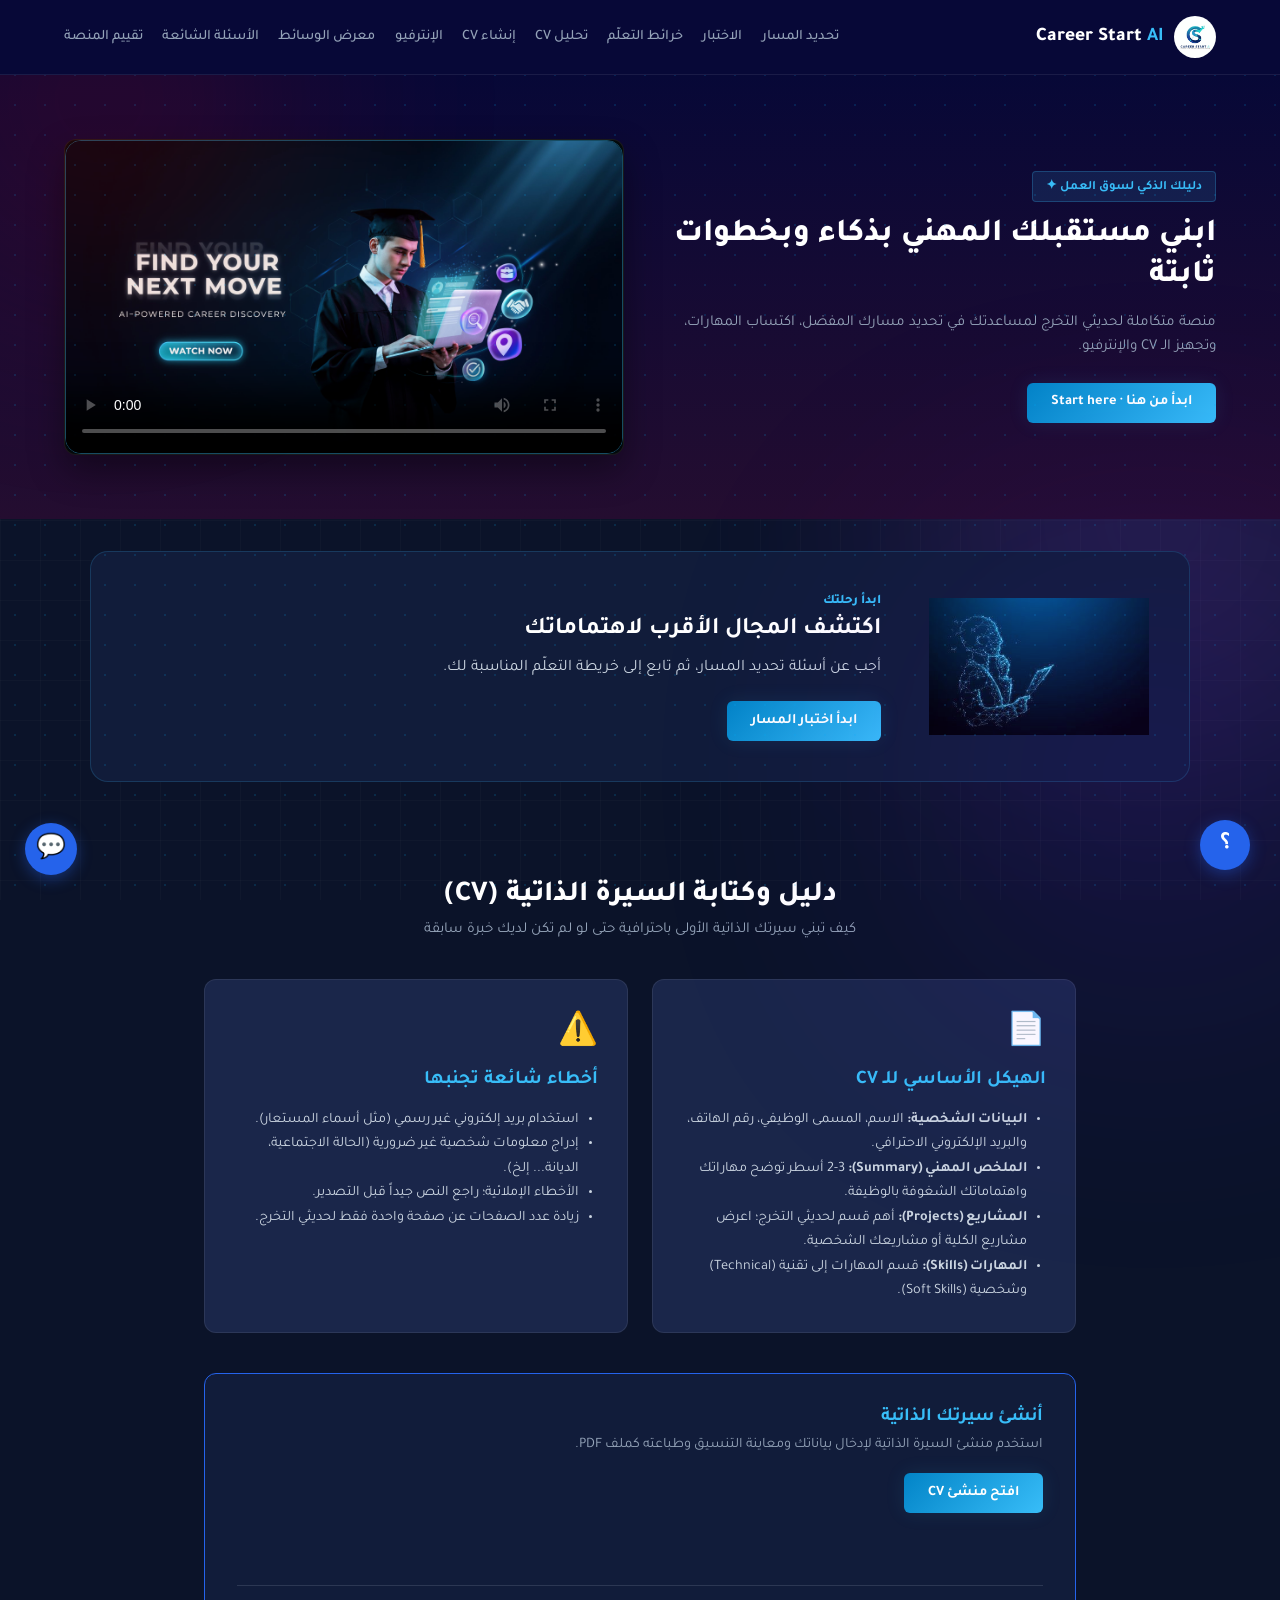
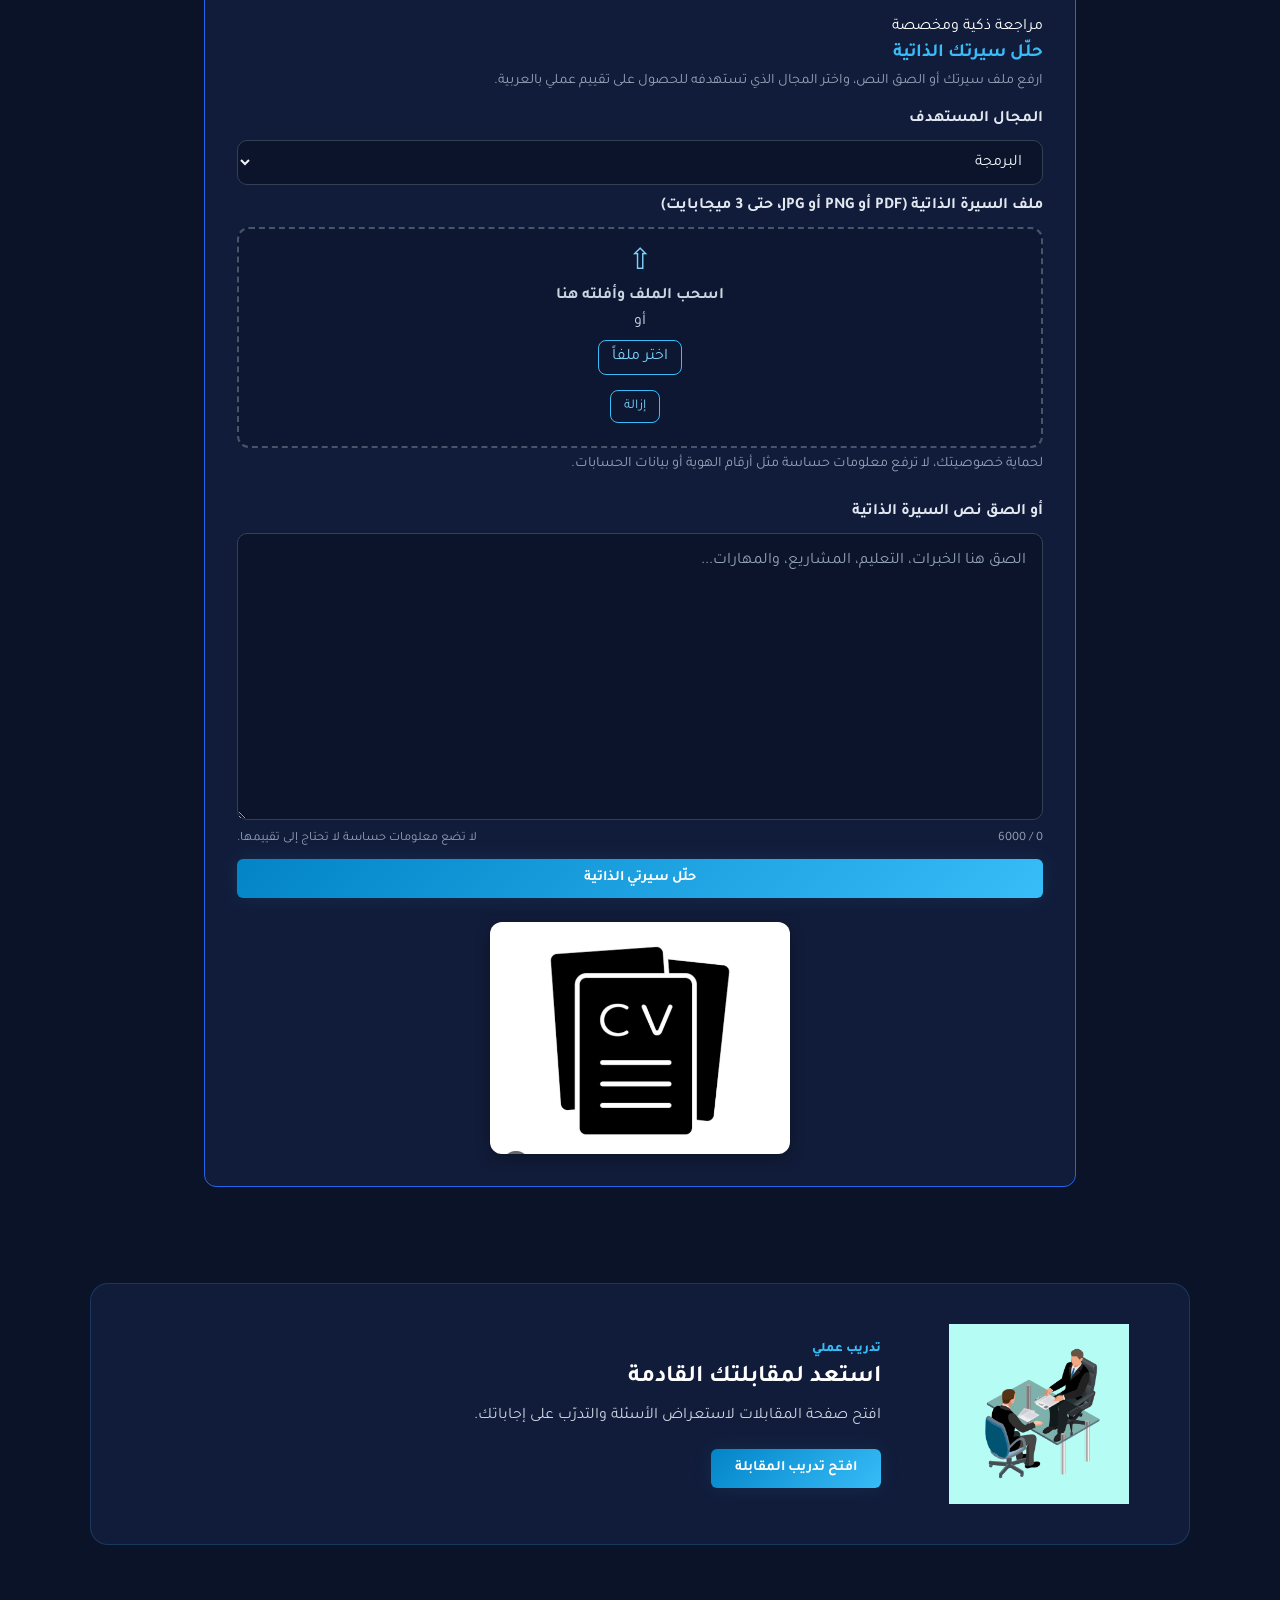
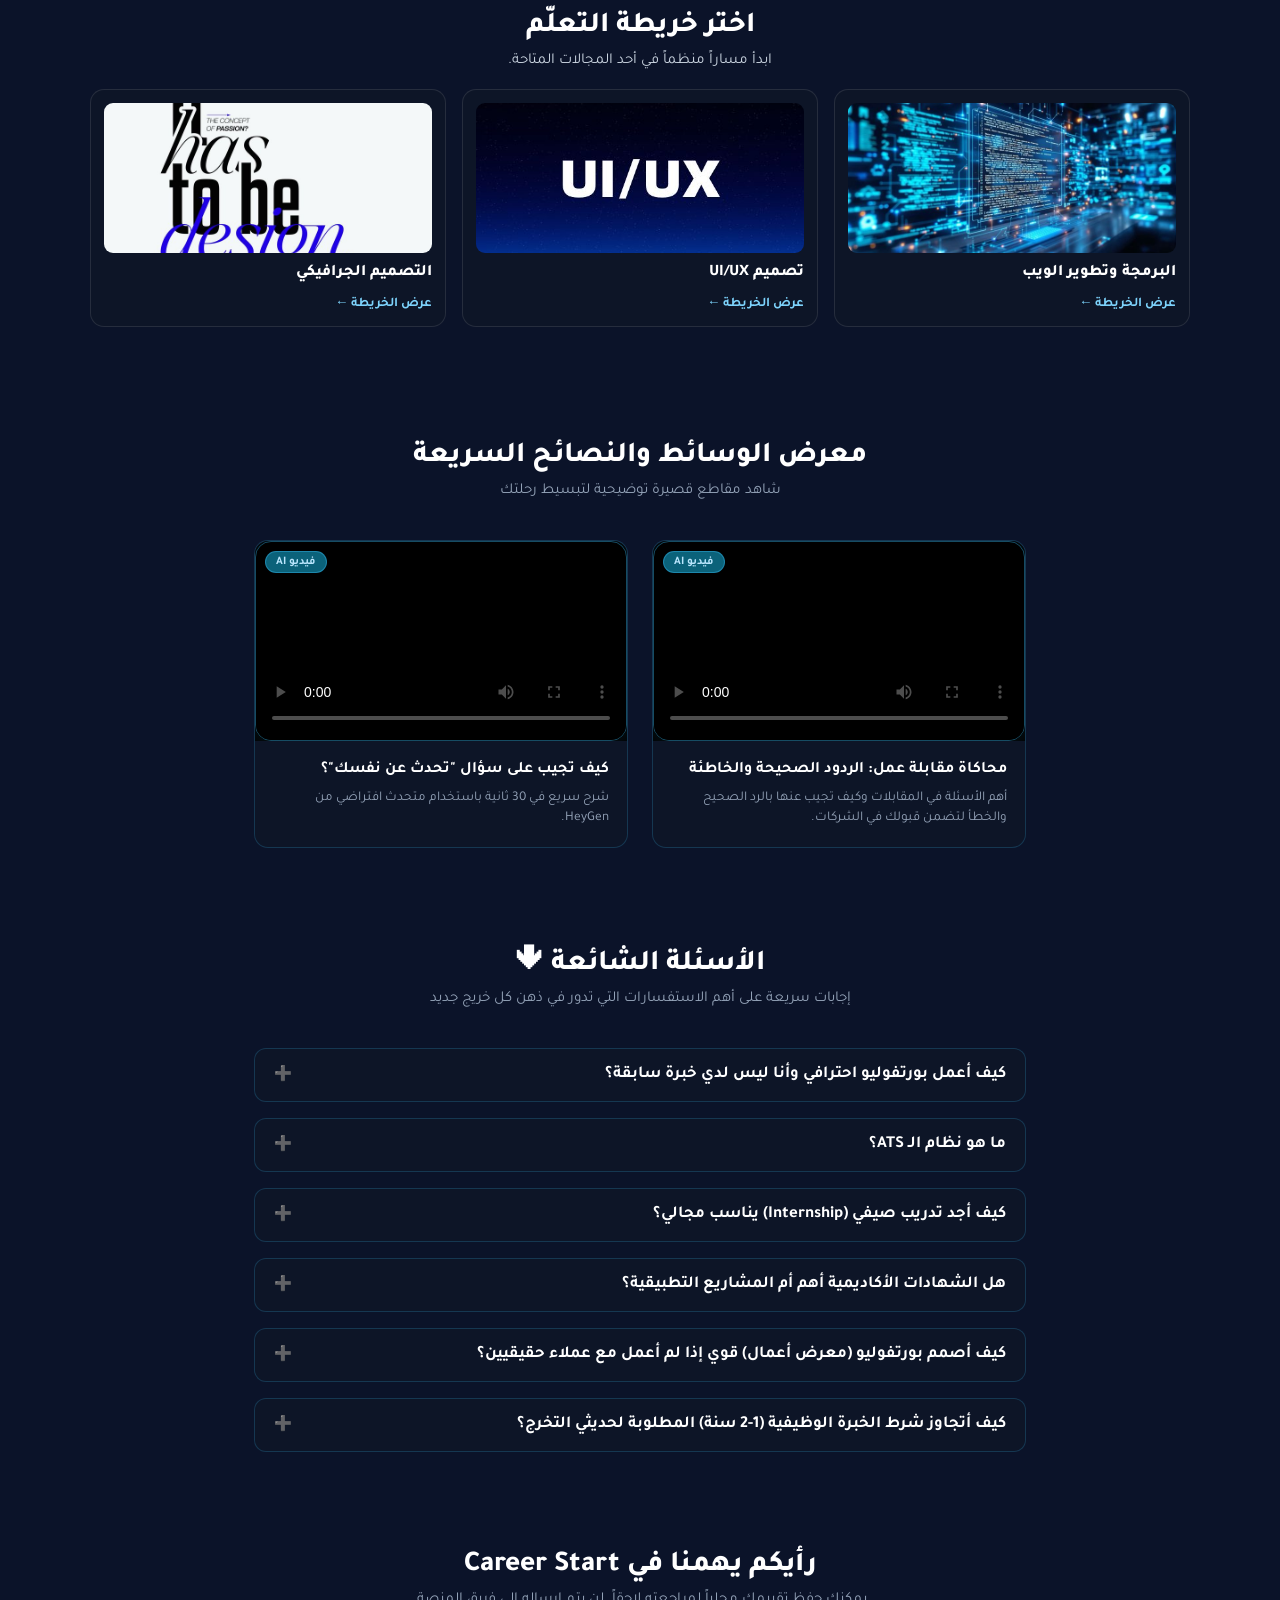
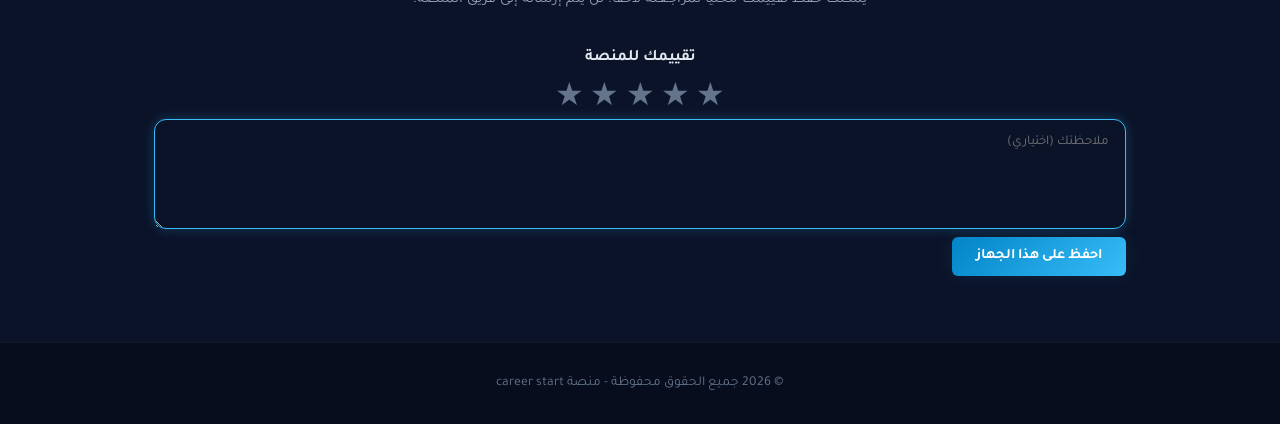
==== commit bde77ab1: "change colors" ====
--- a/index.html
+++ b/index.html
@@ -28,10 +28,12 @@
         </a>
         <nav aria-label="التنقل الرئيسي">
             <a href="pages/quiz.html">تحديد المسار</a>
+            <a href="pages/quiz1.html">الاختبار</a>
             <a href="pages/roadmaps.html">خرائط التعلّم</a>
             <a href="#cv-analyzer">تحليل CV</a>
             <a href="pages/cv-builder.html">إنشاء CV</a>
             <a href="pages/interview.html">الإنترفيو</a>
+            <a href="#media-gallery">معرض الوسائط</a>
             <a href="#faq">الأسئلة الشائعة</a>
             <a href="#feedback-section">تقييم المنصة</a>
         </nav>
@@ -55,6 +57,22 @@
                 <a href="pages/quiz.html" class="btn-primary">ابدأ من هنا · Start here</a>
             </div>
 
+            <!-- الزرار العائم وعليه علامة الاستفهام -->
+            <div id="floatingChatBtn" class="floating-btn" title="من نحن">
+                ؟
+            </div>
+
+            <!-- النافذة المنبثقة لتعريف من نحن -->
+            <div id="floatingModal" class="floating-modal" style="display: none;">
+                <div class="floating-modal-header">
+                    <h4>من نحن - Career Start</h4>
+                    <button id="closeFloatBtn" class="close-btn">&times;</button>
+                </div>
+                <div class="floating-modal-body">
+                    <p>نحن منصة تكنولوجية تعليمية تهدف إلى مساعدة الطلاب والخريجين على تحديد مسارهم المهني، استكشاف الشغف، بناء CV متكامل مع تحليل نقاط القوة والضعف و ما يجب التركيز عليه .</p>
+                </div>
+            </div>
+
             <!-- مكان الفيديو التعريفي -->
             <div class="hero-video">
                 <div class="video-container">
@@ -70,7 +88,7 @@
             <img src="assets/path-icon.png" alt="">
             <div><span class="feature-kicker">ابدأ رحلتك</span><h2 id="quiz-promo-title">اكتشف المجال الأقرب لاهتماماتك</h2>
                 <p>أجب عن أسئلة تحديد المسار، ثم تابع إلى خريطة التعلّم المناسبة لك.</p>
-                <a class="btn-primary" href="pages/quiz.html">ابدأ اختبار المسار</a>
+                <a class="btn-primary" href="pages/quiz1.html">ابدأ اختبار المسار</a>
             </div>
         </section>
         <!-- قسم السيرة الذاتية (CV Builder & Tips) -->
@@ -157,6 +175,48 @@
                 <a href="pages/roadmaps.html" class="field-map-card"><img src="assets/graphic-thumb.jpg" alt=""><span>التصميم الجرافيكي</span><b>عرض الخريطة ←</b></a>
             </div>
         </section>
+
+
+        <!-- قسم معرض الوسائط والنصائح السريعة -->
+        <section id="media-gallery" class="media-gallery-section">
+            <div class="section-title">
+                <h2>معرض الوسائط والنصائح السريعة</h2>
+                <p>شاهد مقاطع قصيرة توضيحية لتبسيط رحلتك</p>
+            </div>
+
+            <div class="media-grid">
+                <!-- الفيديو الأول -->
+                <div class="media-card">
+                    <div class="media-preview">
+                        <span class="media-badge">فيديو AI</span>
+                        <video controls poster="assets/true-false.jpg">
+                            <source src="assets/.mp4" type="video/mp4">
+                            متصفحك لا يدعم تشغيل الفيديو.
+                        </video>
+                    </div>
+                    <div class="media-content">
+                        <h3>محاكاة مقابلة عمل: الردود الصحيحة والخاطئة</h3>
+                        <p>أهم الأسئلة في المقابلات وكيف تجيب عنها بالرد الصحيح والخطأ لتضمن قبولك في الشركات.</p>
+                    </div>
+                </div>
+
+                <!-- الفيديو الثاني -->
+                <div class="media-card">
+                    <div class="media-preview">
+                        <span class="media-badge">فيديو AI</span>
+                        <video controls poster="assets/talk aout you.jpg">
+                            <source src="assets/talk about your self.mp4" type="video/mp4">
+                            متصفحك لا يدعم تشغيل الفيديو.
+                        </video>
+                    </div>
+                    <div class="media-content">
+                        <h3>كيف تجيب على سؤال "تحدث عن نفسك"؟</h3>
+                        <p>شرح سريع في 30 ثانية باستخدام متحدث افتراضي من HeyGen.</p>
+                    </div>
+                </div>
+            </div>
+        </section>
+
 
         <!-- قسم الأسئلة الشائعة -->
         <section id="faq" class="faq-section">
--- a/css/layout.css
+++ b/css/layout.css
@@ -6,7 +6,7 @@
     flex-wrap: wrap;
     gap: 0.8rem 1.5rem;
     padding: 1rem 5%;
-    background-color: #0b1329;
+    background-color: #070837;
     position: sticky;
     top: 0;
     z-index: 1000;
@@ -54,7 +54,7 @@
 
 /* 2. الهيرو سكشن */
 .hero-section {
-    background: linear-gradient(180deg, #0b1329 0%, #111c3a 100%);
+    background: linear-gradient(180deg, #070837 0%, #240d30 100%);
     color: #ffffff;
     padding: 3rem 5% 5rem 5%;
     display: flex;
@@ -74,7 +74,7 @@
     background-color: rgba(56, 189, 248, 0.12);
     color: #38bdf8;
     padding: 0.3rem 0.8rem;
-    border-radius: 20px;
+    border-radius: 4px;
     font-size: 0.8rem;
     font-weight: 700;
     border: 1px solid rgba(56, 189, 248, 0.25);
@@ -403,11 +403,13 @@
 
 .rating-fieldset { width: 100%; border: 0; text-align: center; }
 .rating-fieldset legend { margin: 0 auto .45rem; color: #e2e8f0; font-weight: 700; }
-.stars-rating { display: flex; justify-content: center; gap: .4rem; direction: ltr; }
+.stars-rating { display: flex; justify-content: center; gap: .4rem; direction: rtl; }
 .stars-rating label { position: relative; cursor: pointer; color: #64748b; font-size: 2rem; }
 .stars-rating input { position: absolute; width: 1px; height: 1px; opacity: 0; }
-.stars-rating label:has(input:checked) { color: #fbbf24; }
-.stars-rating label:focus-within { outline: 2px solid #7dd3fc; outline-offset: 2px; }
+.stars-rating label:has(input:checked),
+.stars-rating label:has(input:checked) ~ label { color: #fbbf24; }
+.stars-rating label:hover,
+.stars-rating label:hover ~ label { color: #fcd34d; }
 .local-save-status { min-height: 1.3em; margin: 0; font-size: .85rem; line-height: 1.6; }
 .local-save-status[data-state="success"] { color: #6ee7b7; }
 .local-save-status[data-state="error"] { color: #fca5a5; }
@@ -433,3 +435,179 @@
     .field-map-card img { grid-row: span 2; width: 82px; height: 70px; }
     .modal-content { padding: 1.5rem; max-height: calc(100vh - 32px); overflow-y: auto; }
 }
+
+/*جزء الفيد باك*/
+#feedbackText {
+    width: 100%;
+    min-height: 110px;
+    background: #0b1329;
+    border: 1.5px solid #38bdf8;
+    box-shadow: 0 0 12px rgba(56, 189, 248, 0.25);
+    border-radius: 12px;
+    padding: 0.9rem 1rem;
+    color: #ffffff;
+    font-family: inherit;
+    resize: vertical;
+    outline: none;
+    transition: all 0.3s ease;
+}
+
+#feedbackText:focus {
+    border-color: #7dd3fc;
+    box-shadow: 0 0 18px rgba(56, 189, 248, 0.45);
+}
+
+/* تنسيقات معرض الوسائط (فيديوهين متناسقين) */
+.media-gallery-section {
+    padding: 3rem 5%;
+    max-width: 900px;
+    margin: 0 auto;
+}
+
+.media-grid {
+    display: grid;
+    grid-template-columns: repeat(auto-fit, minmax(320px, 1fr));
+    gap: 1.5rem;
+}
+
+.media-card {
+    background-color: #0d1527;
+    border: 1px solid rgba(56, 189, 248, 0.2);
+    border-radius: 14px;
+    overflow: hidden;
+    display: flex;
+    flex-direction: column;
+    transition: transform 0.3s ease, border-color 0.3s ease, box-shadow 0.3s ease;
+}
+
+.media-card:hover {
+    transform: translateY(-4px);
+    border-color: #38bdf8;
+    box-shadow: 0 8px 22px rgba(56, 189, 248, 0.18);
+}
+
+.media-preview {
+    position: relative;
+    width: 100%;
+    background-color: #000000;
+    aspect-ratio: 16 / 9;
+    max-height: 200px;
+    overflow: hidden;
+}
+
+.media-preview video {
+    width: 100%;
+    height: 100%;
+    object-fit: cover;
+}
+
+.media-badge {
+    position: absolute;
+    top: 10px;
+    left: 10px;
+    background: rgba(14, 116, 144, 0.85);
+    color: #bae6fd;
+    border: 1px solid rgba(56, 189, 248, 0.4);
+    backdrop-filter: blur(4px);
+    padding: 0.22rem 0.65rem;
+    border-radius: 20px;
+    font-size: 0.72rem;
+    font-weight: 700;
+    z-index: 2;
+}
+
+.media-content {
+    padding: 1.1rem;
+    display: flex;
+    flex-direction: column;
+    gap: 0.4rem;
+    flex: 1;
+}
+
+.media-content h3 {
+    color: #ffffff;
+    font-size: 1rem;
+    font-weight: 700;
+    line-height: 1.4;
+}
+
+.media-content p {
+    color: #94a3b8;
+    font-size: 0.84rem;
+    line-height: 1.55;
+    margin: 0;
+}
+/* تنسيق الزرار العائم بحجم صغير وتوهج ناعم */
+.floating-btn {
+    position: fixed;
+    bottom: 30px;
+    right: 30px;
+    width: 50px;
+    height: 50px;
+    background-color: #2563eb;
+    color: #ffffff;
+    border-radius: 50%;
+    display: flex;
+    justify-content: center;
+    align-items: center;
+    font-size: 24px;
+    font-weight: bold;
+    box-shadow: 0 4px 16px rgba(37, 99, 235, 0.4);
+    cursor: pointer;
+    z-index: 9999;
+    transition: transform 0.2s ease, background-color 0.2s ease, box-shadow 0.2s ease;
+}
+
+.floating-btn:hover {
+    background-color: #7290e5;
+    transform: scale(1.05);
+    box-shadow: 0 6px 20px rgba(37, 99, 235, 0.6);
+}
+
+/* تنسيق النافذة المنبثقة */
+.floating-modal {
+    position: fixed;
+    bottom: 95px;
+    right: 30px;
+    width: 300px;
+    background: #111827;
+    border: 1px solid #1f2937;
+    border-radius: 12px;
+    box-shadow: 0 8px 24px rgba(0, 0, 0, 0.4);
+    z-index: 9999;
+    color: #f3f4f6;
+    overflow: hidden;
+}
+
+.floating-modal-header {
+    background: #1f2937;
+    padding: 10px 14px;
+    display: flex;
+    justify-content: space-between;
+    align-items: center;
+}
+
+.floating-modal-header h4 {
+    margin: 0;
+    font-size: 15px;
+    color: #60a5fa;
+}
+
+.close-btn {
+    background: none;
+    border: none;
+    color: #9ca3af;
+    font-size: 20px;
+    cursor: pointer;
+}
+
+.close-btn:hover {
+    color: #ffffff;
+}
+
+.floating-modal-body {
+    padding: 14px;
+    font-size: 13px;
+    line-height: 1.5;
+    color: #9ca3af;
+}
--- a/css/base.css
+++ b/css/base.css
@@ -88,7 +88,7 @@
     width: 100vw;
     height: 100vh;
     background-image: 
-        radial-gradient(rgba(56, 189, 248, 0.15) 1px, transparent 1px);
+        radial-gradient(rgba(0, 179, 255, 0.15) 1px, transparent 1px);
     background-size: 30px 30px;
     pointer-events: none;
     z-index: 0;
@@ -101,7 +101,7 @@
     left: -100px;
     width: 400px;
     height: 400px;
-    background: rgba(56, 189, 248, 0.2);
+    background: rgba(247, 4, 0, 0.99);
     filter: blur(120px);
     border-radius: 50%;
     z-index: 0;
@@ -113,27 +113,10 @@
     right: -100px;
     width: 450px;
     height: 450px;
-    background: rgba(168, 85, 247, 0.15);
+    background: rgb(97, 23, 255);
     filter: blur(140px);
     border-radius: 50%;
     z-index: 0;
-}
-
-/* الشريط الأيقونات الجانبي المضيء */
-.side-floating-bar {
-    position: fixed;
-    right: 20px;
-    top: 50%;
-    transform: translateY(-50%);
-    background: rgba(17, 24, 39, 0.8);
-    border: 1px solid rgba(56, 189, 248, 0.3);
-    backdrop-filter: blur(10px);
-    padding: 12px 8px;
-    border-radius: 16px;
-    display: flex;
-    flex-direction: column;
-    gap: 18px;
-    z-index: 99;
 }
 
 .side-floating-bar a {
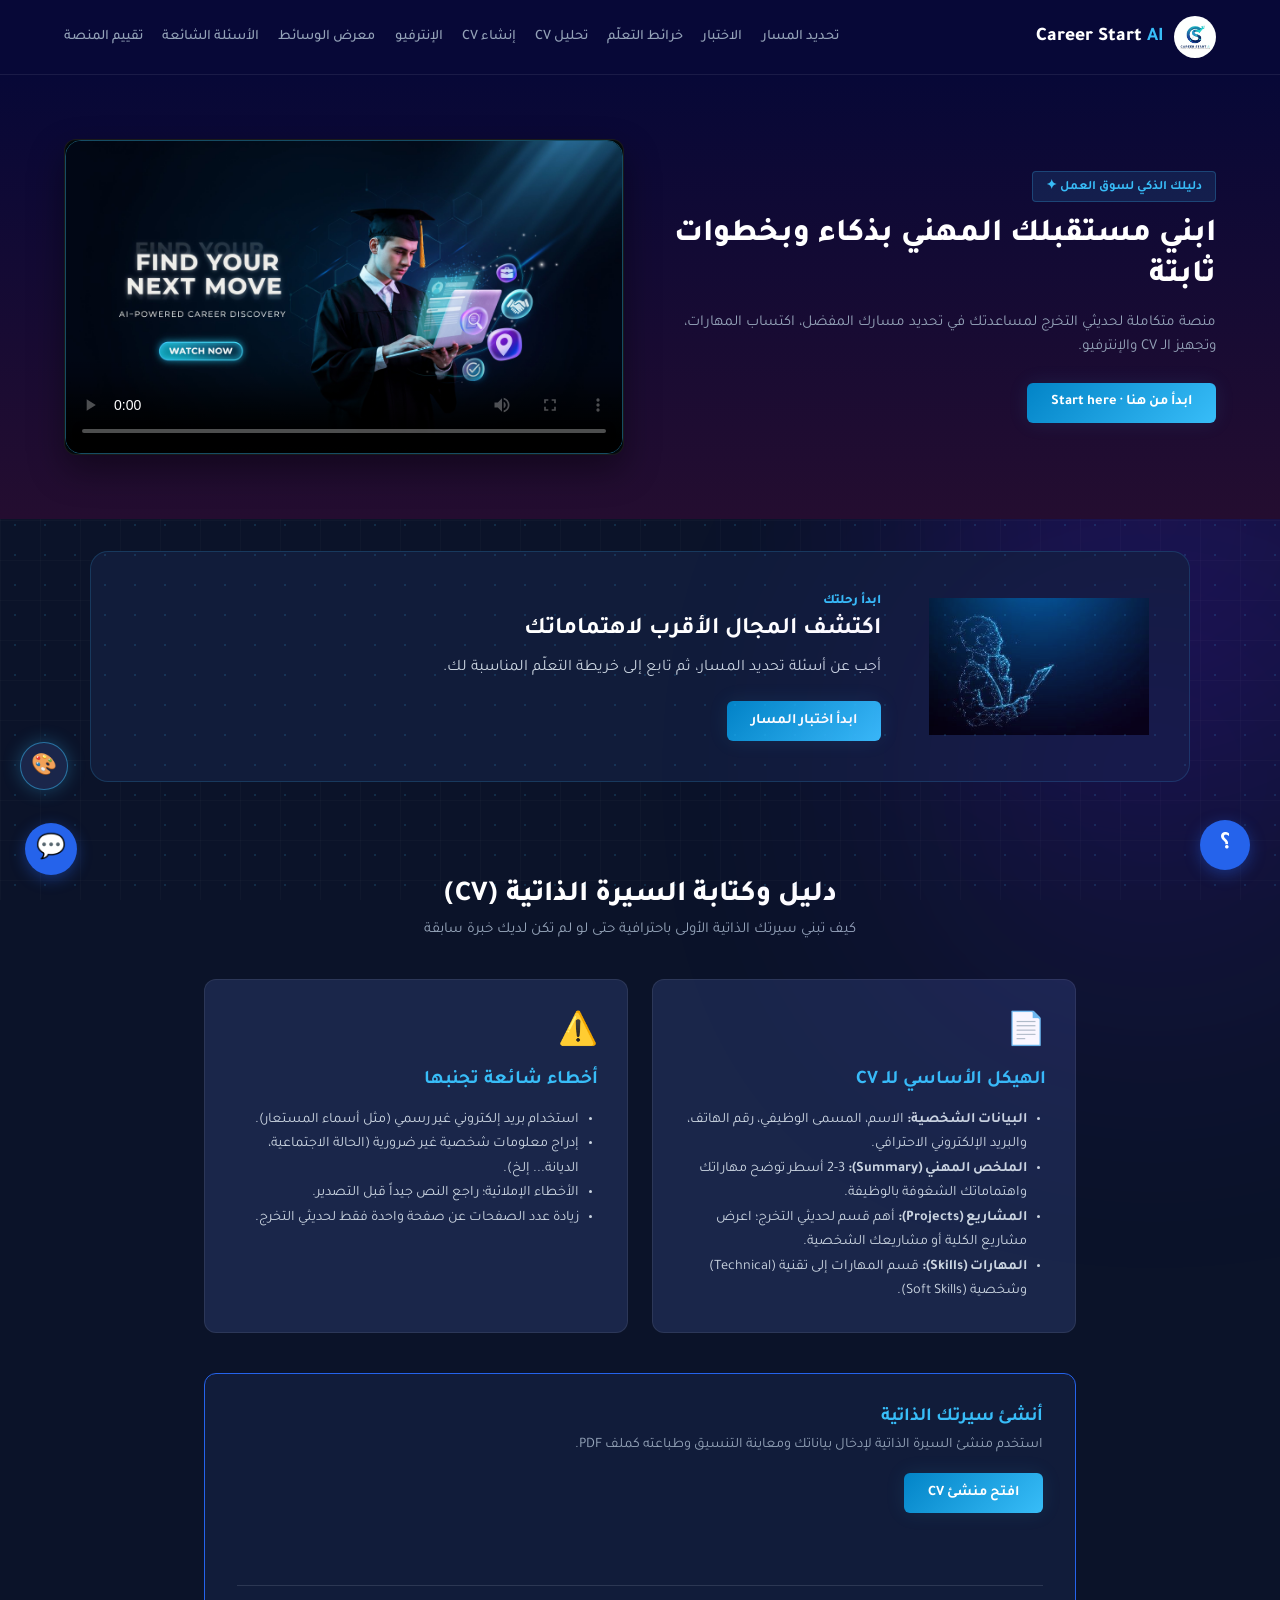
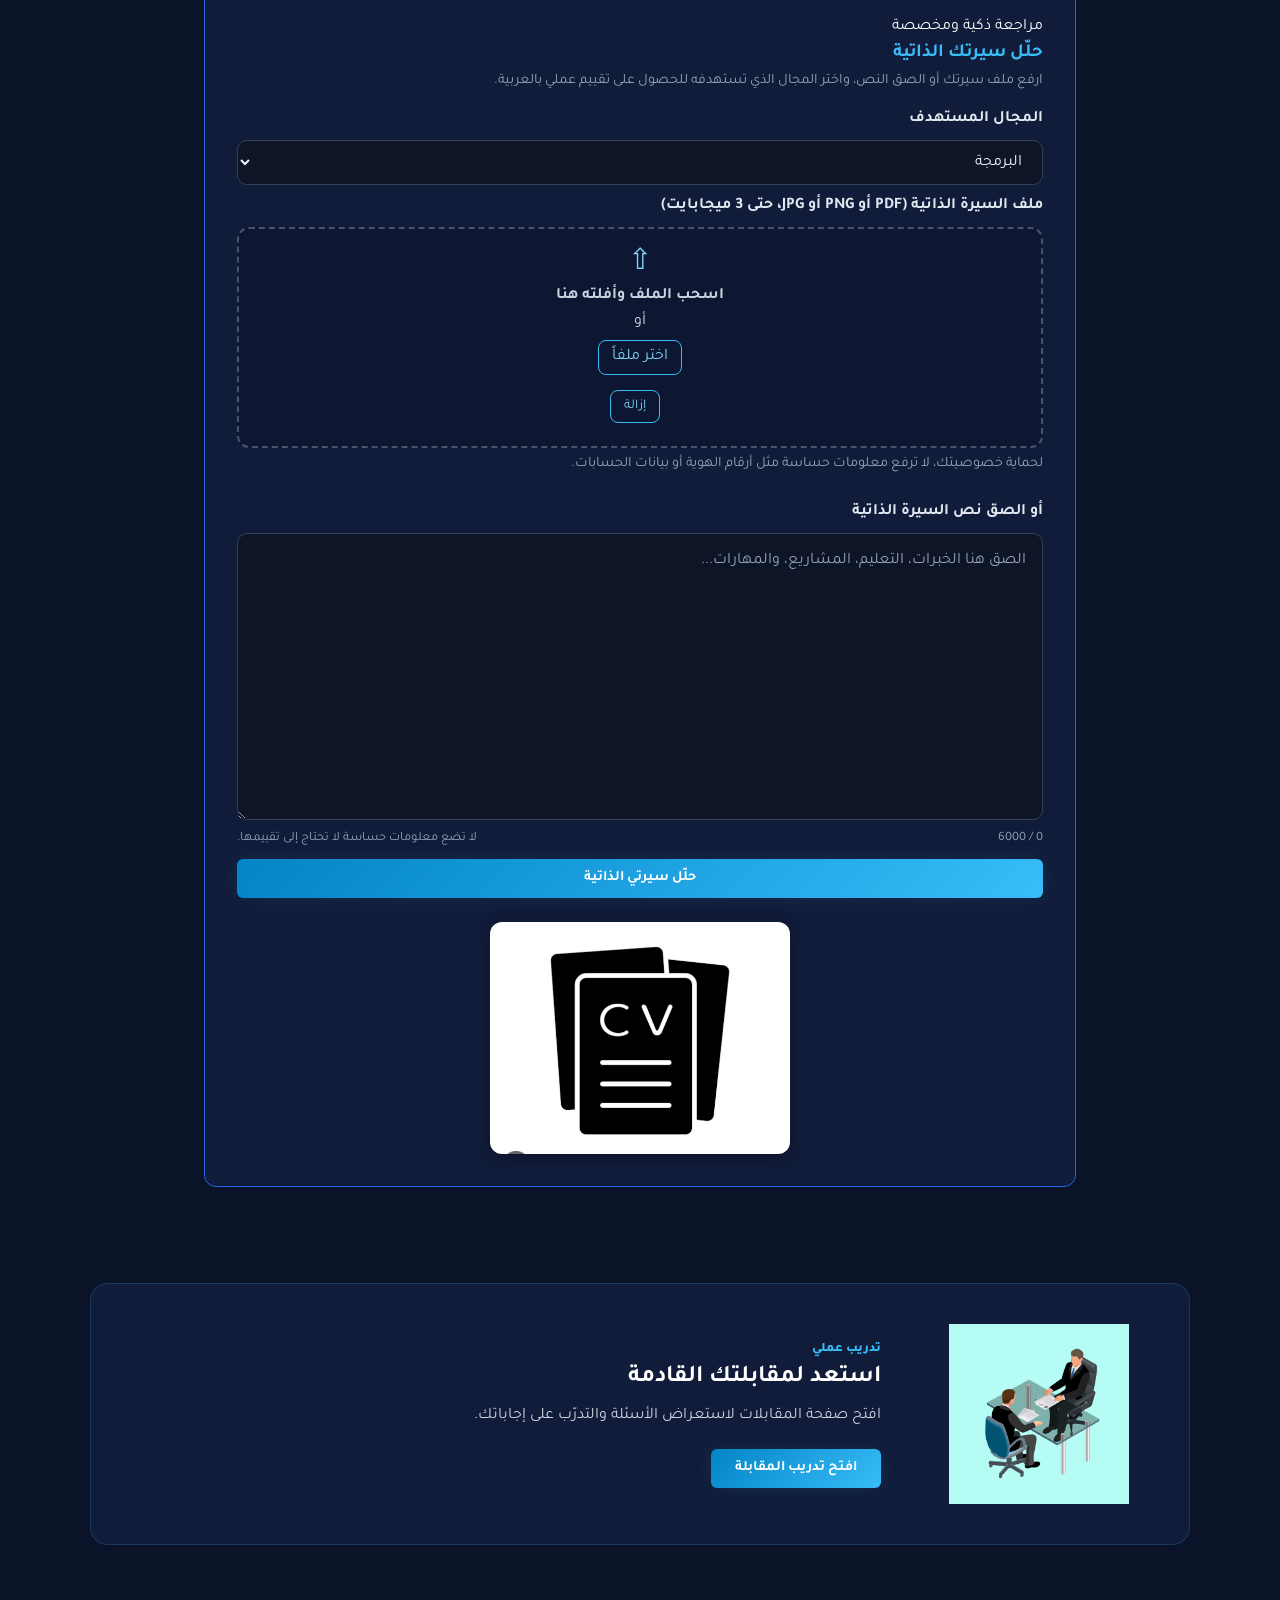
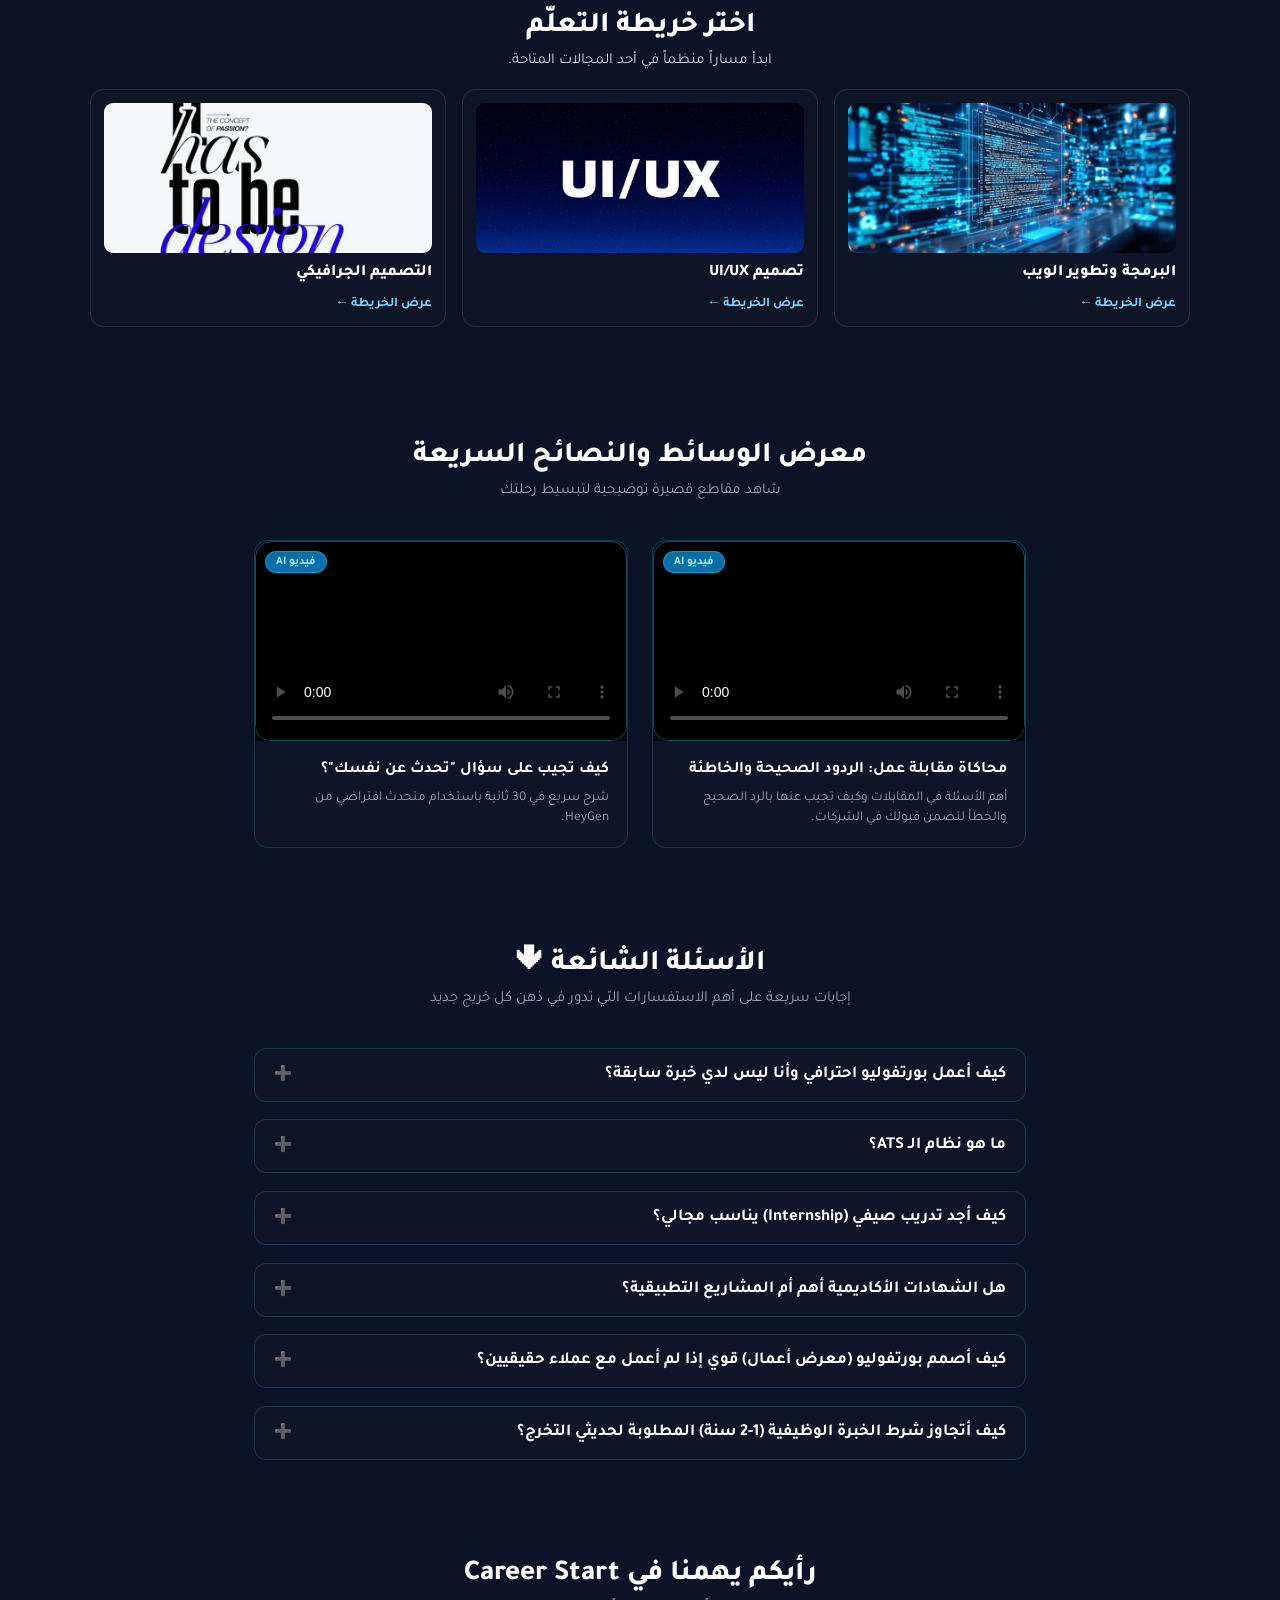
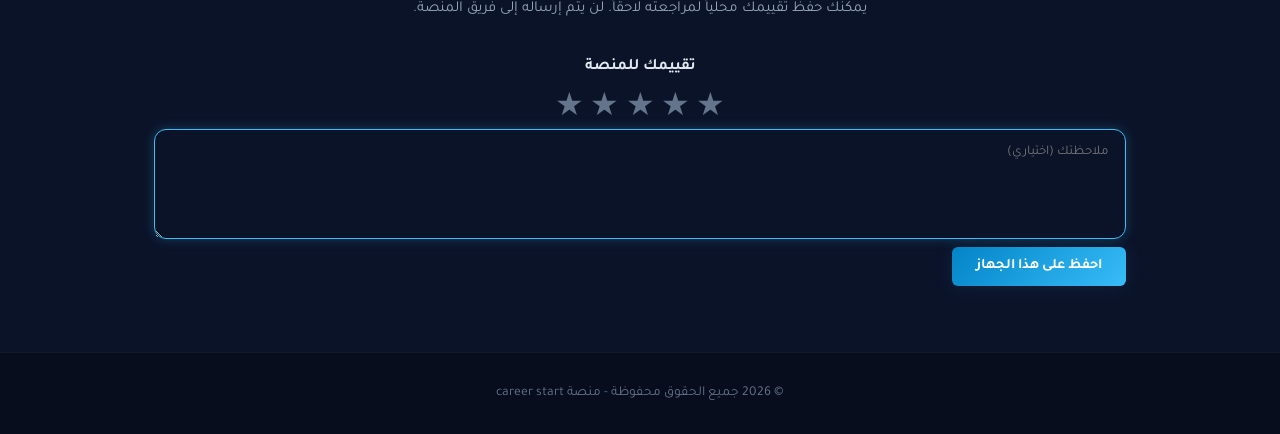
==== commit 4b9ad1af: "add theme switcher" ====
--- a/index.html
+++ b/index.html
@@ -11,6 +11,7 @@
     <link rel="stylesheet" href="css/roadmaps.css">
     <link rel="stylesheet" href="css/layout.css">
     <link rel="stylesheet" href="css/base.css">
+    <script src="js/theme-switcher.js"></script>
 </head>
 <body>
     <!-- أشكال زخرفية في الخلفية -->
--- a/css/quiz.css
+++ b/css/quiz.css
@@ -1,3 +1,4 @@
+@import url("theme.css");
 /* 3. كارت الاستمارة العائم */
 .assessment-section {
     max-width: 750px;
@@ -8,7 +9,7 @@
 }
 
 .career-form {
-    background-color: #1a264a;
+    background-color: var(--card);
     color: #ffffff;
     padding: 2rem;
     border-radius: 14px;
@@ -47,7 +48,7 @@
 .form-group select {
     width: 100%;
     padding: 0.75rem 1rem;
-    background-color: #0f172a;
+    background-color: var(--panel);
     border: 1px solid #334155;
     border-radius: 8px;
     font-size: 0.9rem;
@@ -58,18 +59,18 @@
 
 .form-group input:focus,
 .form-group select:focus {
-    border-color: #38bdf8;
+    border-color: var(--accent);
 }
 
 .form-group option {
-    background-color: #0f172a;
+    background-color: var(--panel);
     color: #ffffff;
 }
 
 .btn-submit {
     width: 100%;
     padding: 0.9rem;
-    background: linear-gradient(135deg, #2563eb 0%, #1d4ed8 100%);
+    background: linear-gradient(135deg, var(--btn) 0%, var(--btn-hover) 100%);
     color: #ffffff;
     border: none;
     border-radius: 8px;
@@ -82,7 +83,7 @@
 
 .btn-submit:hover {
     transform: translateY(-2px);
-    box-shadow: 0 10px 20px rgba(37, 99, 235, 0.4);
+    box-shadow: 0 10px 20px color-mix(in srgb, var(--btn) 40%, transparent);
 }
 
 /* 4. كارت النتيجة */
@@ -92,14 +93,52 @@
     border-radius: 12px;
     padding: 2rem;
     box-shadow: 0 10px 30px rgba(0, 0, 0, 0.15);
-    border-top: 4px solid #2563eb;
+    border-top: 4px solid var(--btn);
     color: #1e293b;
 }
 
 .results-container h3 {
-    color: #0f172a;
+    color: var(--panel);
     font-size: 1.3rem;
     font-weight: 800;
     margin-bottom: 1rem;
 }
 
+.quiz-main { width: min(100% - 2rem, 760px); margin: 3rem auto 4rem; }
+.quiz-card { padding: clamp(1.25rem, 5vw, 2.5rem); border: 1px solid rgba(148,163,184,.2); border-radius: 20px; background: color-mix(in srgb, var(--card-alt) 94%, transparent); box-shadow: 0 24px 70px rgba(0,0,0,.28); }
+.quiz-heading { text-align: center; margin-bottom: 2rem; }
+.quiz-eyebrow { color: var(--accent); font-weight: 700; font-size: .9rem; }
+.quiz-heading h1 { color: #fff; font-size: clamp(1.6rem, 5vw, 2.2rem); margin: .5rem 0; }
+.quiz-heading p { color: #a9b7cb; line-height: 1.8; }
+.quiz-status { min-height: 1.5rem; text-align: center; color: #cbd5e1; line-height: 1.8; }
+.quiz-status.error { color: #fca5a5; }
+.quiz-progress-row { display: flex; justify-content: space-between; color: #cbd5e1; font-size: .9rem; margin-bottom: .6rem; }
+.quiz-progress { height: 9px; overflow: hidden; border-radius: 99px; background: #263550; direction: ltr; }
+.quiz-progress span { display: block; width: 0; height: 100%; border-radius: inherit; background: linear-gradient(90deg,var(--accent),var(--accent-2)); transition: width .25s ease; }
+.question-block { min-width: 0; border: 0; padding: 0; margin: 2rem 0 1.5rem; }
+.question-block legend { width: 100%; color: #fff; font-size: 1.2rem; font-weight: 700; line-height: 1.8; margin-bottom: 1rem; }
+.answer-list { display: grid; gap: .75rem; }
+.answer-option { position: relative; display: flex; align-items: center; gap: .8rem; padding: 1rem; border: 1px solid #35445f; border-radius: 12px; background: var(--card-alt); color: #e2e8f0; line-height: 1.6; cursor: pointer; transition: border-color .2s,background .2s; }
+.answer-option:hover,.answer-option:focus-within { border-color: var(--accent); }
+.answer-option:has(input:checked) { border-color: var(--accent); background: color-mix(in srgb, var(--accent) 12%, transparent); }
+.answer-option input { accent-color: var(--accent); width: 1.1rem; height: 1.1rem; flex: 0 0 auto; }
+.quiz-actions { display: flex; justify-content: space-between; gap: 1rem; }
+.quiz-button,.quiz-result a { display: inline-flex; align-items: center; justify-content: center; min-height: 46px; padding: .7rem 1.25rem; border: 1px solid transparent; border-radius: 10px; font: inherit; font-weight: 700; text-decoration: none; cursor: pointer; transition: transform .2s,opacity .2s; }
+.quiz-button:hover,.quiz-result a:hover { transform: translateY(-2px); }
+.quiz-button:disabled { opacity: .45; cursor: not-allowed; transform: none; }
+.quiz-button.primary,.quiz-result a { background: linear-gradient(135deg,var(--btn),var(--btn-hover)); color: white; }
+.quiz-button.secondary { background: transparent; color: #cbd5e1; border-color: #475569; }
+.quiz-result { margin-top: 1rem; }
+.result-head { text-align: center; padding: 1rem 0 1.5rem; }
+.result-head h2 { color: #fff; font-size: 1.7rem; margin: .4rem 0; }
+.result-head p { color: #cbd5e1; line-height: 1.8; }
+.result-field { color: var(--accent) !important; font-size: 1.5rem; font-weight: 800; }
+.score-list { display: grid; gap: 1rem; margin: 1rem 0 1.7rem; }
+.score-label { display: flex; justify-content: space-between; gap: 1rem; color: #e2e8f0; margin-bottom: .4rem; }
+.score-track { height: 9px; border-radius: 99px; background: #263550; overflow: hidden; direction: ltr; }
+.score-track span { display: block; height: 100%; border-radius: inherit; background: linear-gradient(90deg,var(--accent),var(--accent-2)); }
+.result-actions { display: flex; flex-wrap: wrap; justify-content: center; gap: .75rem; }
+.result-actions .secondary-link { background: transparent; border-color: #475569; color: #e2e8f0; }
+.retake-button { display: block; margin: 1.2rem auto 0; background: none; border: 0; color: var(--accent-light); font: inherit; text-decoration: underline; cursor: pointer; padding: .5rem; }
+@media (max-width: 520px) { .quiz-main { width: min(100% - 1rem,760px); margin: 1.25rem auto 2rem; }.quiz-card { border-radius: 14px; }.quiz-actions { position: sticky; bottom: .5rem; padding: .5rem; background: color-mix(in srgb, var(--card-alt) 96%, transparent); border-radius: 12px; }.quiz-actions .quiz-button { flex: 1; }.result-actions { display: grid; }.result-actions a { width: 100%; } }
+@media (prefers-reduced-motion: reduce) { *,*::before,*::after { scroll-behavior: auto !important; transition-duration: .01ms !important; } }
--- a/css/cv-guide.css
+++ b/css/cv-guide.css
@@ -1,3 +1,4 @@
+@import url("theme.css");
 /* قسم السيرة الذاتية */
 .cv-section {
     padding: 4rem 5%;
@@ -30,7 +31,7 @@
 }
 
 .cv-card {
-    background-color: #1a264a;
+    background-color: var(--card);
     border: 1px solid rgba(255, 255, 255, 0.08);
     border-radius: 12px;
     padding: 1.8rem;
@@ -44,7 +45,7 @@
 
 .cv-card h3 {
     font-size: 1.2rem;
-    color: #38bdf8;
+    color: var(--accent);
     margin-bottom: 1rem;
 }
 
--- a/css/cv-analyzer.css
+++ b/css/cv-analyzer.css
@@ -1,14 +1,15 @@
+@import url("theme.css");
 /* أداة الـ AI للملخص */
 .cv-ai-box {
-    background-color: #111c3a;
-    border: 1px solid #2563eb;
+    background-color: var(--card-alt);
+    border: 1px solid var(--btn);
     border-radius: 12px;
     padding: 2rem;
     color: #ffffff;
 }
 
 .cv-ai-box h3 {
-    color: #38bdf8;
+    color: var(--accent);
     margin-bottom: 0.5rem;
 }
 
@@ -28,7 +29,7 @@
     flex: 1;
     min-width: 250px;
     padding: 0.8rem 1rem;
-    background-color: #0f172a;
+    background-color: var(--panel);
     border: 1px solid #334155;
     border-radius: 6px;
     color: #ffffff;
@@ -37,10 +38,10 @@
 
 .cv-summary-output {
     margin-top: 1.2rem;
-    background-color: #0f172a;
+    background-color: var(--panel);
     padding: 1rem 1.2rem;
     border-radius: 6px;
-    border-right: 4px solid #38bdf8;
+    border-right: 4px solid var(--accent);
     color: #e2e8f0;
     font-size: 0.95rem;
     line-height: 1.6;
@@ -50,31 +51,31 @@
 .cv-analyzer-heading h3 { margin-top: .35rem; }
 #cvAnalyzerForm { display: grid; gap: .7rem; direction: rtl; }
 #cvAnalyzerForm label { color: #e2e8f0; font-weight: 700; }
-#cvAnalyzerForm select, #cvTextInput { width: 100%; min-width: 0; border: 1px solid #334155; border-radius: 10px; background: #0b142b; color: #f1f5f9; padding: .8rem 1rem; font: inherit; direction: rtl; }
+#cvAnalyzerForm select, #cvTextInput { width: 100%; min-width: 0; border: 1px solid #334155; border-radius: 10px; background: var(--panel-deep); color: #f1f5f9; padding: .8rem 1rem; font: inherit; direction: rtl; }
 #cvTextInput { min-height: 12rem; resize: vertical; line-height: 1.8; }
-#cvAnalyzerForm select:focus, #cvTextInput:focus { outline: 2px solid #38bdf8; outline-offset: 1px; border-color: #38bdf8; }
+#cvAnalyzerForm select:focus, #cvTextInput:focus { outline: 2px solid var(--accent); outline-offset: 1px; border-color: var(--accent); }
 #cvTextInput::placeholder { color: #94a3b8; }
 .cv-upload-area { width: 100%; background: rgba(11,20,43,.55); }
 .cv-form-meta { display: flex; justify-content: space-between; gap: .75rem; flex-wrap: wrap; color: #94a3b8; font-size: .8rem; }
 .cv-form-message { padding: .75rem 1rem; border-radius: 9px; line-height: 1.6; }
 .cv-form-message.error { background: rgba(127,29,29,.3); color: #fecaca; }
 .cv-form-message.success { background: rgba(6,95,70,.25); color: #a7f3d0; }
-.cv-form-message.loading { background: rgba(14,116,144,.2); color: #bae6fd; }
+.cv-form-message.loading { background: color-mix(in srgb, var(--accent-dark) 20%, transparent); color: var(--accent-lighter); }
 
 .cv-upload-area { display: grid; justify-items: center; gap: .45rem; padding: 1.4rem; border: 2px dashed #475569; border-radius: 12px; color: #cbd5e1; text-align: center; cursor: pointer; transition: border-color .2s, background .2s; }
-.cv-upload-area:focus, .cv-upload-area.is-dragging { outline: none; border-color: #38bdf8; background: rgba(56,189,248,.08); }
-.cv-upload-icon { color: #7dd3fc; font-size: 1.8rem; line-height: 1; }
-.cv-choose-file, .cv-selected-file button { padding: .45rem .8rem; border: 1px solid #38bdf8; border-radius: 8px; background: transparent; color: #7dd3fc; font: inherit; cursor: pointer; }
+.cv-upload-area:focus, .cv-upload-area.is-dragging { outline: none; border-color: var(--accent); background: color-mix(in srgb, var(--accent) 8%, transparent); }
+.cv-upload-icon { color: var(--accent-light); font-size: 1.8rem; line-height: 1; }
+.cv-choose-file, .cv-selected-file button { padding: .45rem .8rem; border: 1px solid var(--accent); border-radius: 8px; background: transparent; color: var(--accent-light); font: inherit; cursor: pointer; }
 .cv-selected-file { display: flex; align-items: center; justify-content: center; flex-wrap: wrap; gap: .65rem; margin-top: .5rem; color: #e2e8f0; font-size: .84rem; }
 .cv-privacy-note { margin: -.2rem 0 .25rem; color: #94a3b8; font-size: .78rem; }
-.cv-mock-banner { margin-bottom: 1rem; padding: .85rem 1rem; border: 1px solid rgba(56,189,248,.35); border-radius: 10px; background: rgba(56,189,248,.1); color: #bae6fd; font-size: .88rem; }
+.cv-mock-banner { margin-bottom: 1rem; padding: .85rem 1rem; border: 1px solid color-mix(in srgb, var(--accent) 35%, transparent); border-radius: 10px; background: color-mix(in srgb, var(--accent) 10%, transparent); color: var(--accent-lighter); font-size: .88rem; }
 .cv-score-meters { display: grid; grid-template-columns: repeat(2, minmax(0, 1fr)); gap: 1rem; margin-top: 1rem; }
-.cv-score-meter { padding: 1rem; border: 1px solid rgba(148,163,184,.15); border-radius: 12px; background: #15213e; color: #dbeafe; }
+.cv-score-meter { padding: 1rem; border: 1px solid rgba(148,163,184,.15); border-radius: 12px; background: var(--card-alt); color: #dbeafe; }
 .cv-score-meter > div:first-child { display: flex; justify-content: space-between; gap: .5rem; margin-bottom: .65rem; }
-.cv-score-meter strong { color: #7dd3fc; }
-.cv-meter-track { height: 8px; overflow: hidden; border-radius: 99px; background: #0b142b; }
-.cv-meter-track span { display: block; height: 100%; border-radius: inherit; background: linear-gradient(90deg, #38bdf8, #34d399); }
-.cv-build-link { display: inline-flex; margin-top: 1rem; padding: .75rem 1rem; border-radius: 9px; background: #0284c7; color: #fff; font-weight: 700; text-decoration: none; }
+.cv-score-meter strong { color: var(--accent-light); }
+.cv-meter-track { height: 8px; overflow: hidden; border-radius: 99px; background: var(--panel-deep); }
+.cv-meter-track span { display: block; height: 100%; border-radius: inherit; background: linear-gradient(90deg, var(--accent), var(--accent-2)); }
+.cv-build-link { display: inline-flex; margin-top: 1rem; padding: .75rem 1rem; border-radius: 9px; background: var(--accent-dark); color: #fff; font-weight: 700; text-decoration: none; }
 @media (max-width: 640px) {
     .cv-score-meters { grid-template-columns: 1fr; }
     .cv-ai-box { padding: 1.2rem; }
--- a/css/interview.css
+++ b/css/interview.css
@@ -1,3 +1,4 @@
+@import url("theme.css");
 /* قسم الإنترفيو */
 .interview-section {
     padding: 4rem 5%;
@@ -6,7 +7,7 @@
 }
 
 .interview-box {
-    background-color: #1a264a;
+    background-color: var(--card);
     border: 1px solid rgba(255, 255, 255, 0.08);
     border-radius: 14px;
     padding: 2rem;
@@ -34,16 +35,16 @@
 }
 
 .tab-btn.active, .tab-btn:hover {
-    color: #38bdf8;
-    background-color: #0f172a;
+    color: var(--accent);
+    background-color: var(--panel);
 }
 
 .faq-item {
-    background-color: #0f172a;
+    background-color: var(--panel);
     padding: .6rem;
     border-radius: 8px;
     margin-bottom: 1rem;
-    border-right: 3px solid #2563eb;
+    border-right: 3px solid var(--btn);
 }
 
 .faq-item h4 {
@@ -71,17 +72,18 @@
 }
 
 .faq-card {
-    background-color: #0d1527;
-    border: 1px solid rgba(56, 189, 248, 0.2);
+    background-color: var(--panel-deep);
+    border: 1px solid color-mix(in srgb, var(--accent) 20%, transparent);
     border-radius: 12px;
     padding: 1rem 1.2rem;
     transition: all 0.3s ease;
     cursor: pointer;
+    margin-bottom: .1rem; /* زودت مسافة بين السؤالين */
 }
 
 .faq-card:hover {
-    border-color: #38bdf8;
-    box-shadow: 0 0 15px rgba(56, 189, 248, 0.15);
+    border-color: var(--accent);
+    box-shadow: 0 0 15px color-mix(in srgb, var(--accent) 15%, transparent);
 }
 
 .faq-card summary {
@@ -102,7 +104,7 @@
 .faq-card summary::after {
     content: '➕';
     font-size: 0.9rem;
-    color: #38bdf8;
+    color: var(--accent);
     transition: transform 0.3s ease;
 }
 
--- a/css/roadmaps.css
+++ b/css/roadmaps.css
@@ -1,12 +1,13 @@
+@import url("theme.css");
 :root {
     color-scheme: dark;
-    --roadmap-bg: #081321;
-    --roadmap-panel: rgba(15, 30, 51, .92);
-    --roadmap-card: #101f34;
+    --roadmap-bg: var(--bg);
+    --roadmap-panel: color-mix(in srgb, var(--card) 92%, transparent);
+    --roadmap-card: var(--card-alt);
     --roadmap-line: rgba(148, 163, 184, .18);
     --roadmap-text: #f1f5f9;
     --roadmap-muted: #a8b6c9;
-    --roadmap-accent: #38bdf8;
+    --roadmap-accent: var(--accent);
 }
 
 body {
@@ -80,9 +81,9 @@
     transition: background .18s ease, color .18s ease, border-color .18s ease;
 }
 
-.field-tabs button:hover { background: rgba(56, 189, 248, .08); color: #fff; }
-.field-tabs button[aria-selected="true"] { border-color: rgba(56, 189, 248, .35); background: rgba(14, 116, 144, .25); color: #7dd3fc; }
-.field-tabs button:focus-visible, .stage-check input:focus-visible, .resource-list a:focus-visible { outline: 3px solid #7dd3fc; outline-offset: 3px; }
+.field-tabs button:hover { background: color-mix(in srgb, var(--accent) 8%, transparent); color: #fff; }
+.field-tabs button[aria-selected="true"] { border-color: color-mix(in srgb, var(--accent) 35%, transparent); background: color-mix(in srgb, var(--accent-dark) 25%, transparent); color: var(--accent-light); }
+.field-tabs button:focus-visible, .stage-check input:focus-visible, .resource-list a:focus-visible { outline: 3px solid var(--accent-light); outline-offset: 3px; }
 
 .roadmap-status {
     padding: 28px;
@@ -100,27 +101,27 @@
 .progress-copy { display: flex; justify-content: space-between; gap: 12px; margin-bottom: 10px; font-size: .9rem; }
 .progress-copy span { color: var(--roadmap-muted); }
 .progress-track { height: 10px; overflow: hidden; border-radius: 99px; background: #22334a; }
-.progress-track span { display: block; height: 100%; border-radius: inherit; background: linear-gradient(90deg, #0ea5e9, #2dd4bf); transition: width .25s ease; }
+.progress-track span { display: block; height: 100%; border-radius: inherit; background: linear-gradient(90deg, var(--accent-dark), var(--accent-2)); transition: width .25s ease; }
 
 .stage-list { display: grid; gap: 14px; margin: 0; padding: 0 30px 30px; list-style: none; counter-reset: stages; }
 .stage-card { display: grid; grid-template-columns: 64px minmax(0, 1fr); overflow: hidden; border: 1px solid var(--roadmap-line); border-radius: 16px; background: var(--roadmap-card); transition: border-color .2s ease, opacity .2s ease; }
-.stage-card.is-complete { border-color: rgba(45, 212, 191, .48); }
-.stage-topline { display: flex; flex-direction: column; align-items: center; gap: 18px; padding: 20px 10px; border-inline-end: 1px solid var(--roadmap-line); background: rgba(2, 132, 199, .06); }
+.stage-card.is-complete { border-color: color-mix(in srgb, var(--accent-2) 48%, transparent); }
+.stage-topline { display: flex; flex-direction: column; align-items: center; gap: 18px; padding: 20px 10px; border-inline-end: 1px solid var(--roadmap-line); background: color-mix(in srgb, var(--accent-dark) 6%, transparent); }
 .stage-number { color: var(--roadmap-accent); font-size: 1.05rem; font-weight: 850; font-variant-numeric: tabular-nums; }
 .stage-check { display: grid; justify-items: center; gap: 6px; color: var(--roadmap-muted); cursor: pointer; }
-.stage-check input { width: 19px; height: 19px; margin: 0; accent-color: #14b8a6; cursor: pointer; }
+.stage-check input { width: 19px; height: 19px; margin: 0; accent-color: var(--accent-2); cursor: pointer; }
 .stage-check span { max-width: 52px; font-size: .65rem; line-height: 1.4; text-align: center; }
 .stage-body { min-width: 0; padding: 19px 22px 21px; }
 .stage-title-row { display: flex; align-items: flex-start; justify-content: space-between; gap: 12px; }
 .stage-title-row h3 { margin: 0; color: #f8fafc; font-size: 1.08rem; line-height: 1.5; }
-.stage-duration { flex: 0 0 auto; padding: 5px 9px; border-radius: 999px; background: rgba(56, 189, 248, .1); color: #7dd3fc; font-size: .76rem; }
+.stage-duration { flex: 0 0 auto; padding: 5px 9px; border-radius: 999px; background: color-mix(in srgb, var(--accent) 10%, transparent); color: var(--accent-light); font-size: .76rem; }
 .skills-label, .resources-label { margin: 16px 0 8px; color: #cbd5e1; font-size: .83rem; font-weight: 800; }
 .skill-list { display: flex; flex-wrap: wrap; gap: 7px; margin: 0; padding: 0; list-style: none; }
 .skill-list li { padding: 6px 10px; border: 1px solid rgba(148, 163, 184, .12); border-radius: 999px; background: rgba(148, 163, 184, .07); color: #cbd5e1; font-size: .78rem; }
 .resource-list { display: grid; gap: 7px; margin: 0; padding: 0; list-style: none; }
 .resource-list li { display: flex; align-items: center; flex-wrap: wrap; gap: 8px; }
-.resource-list a { display: inline-flex; align-items: baseline; flex-wrap: wrap; gap: 7px; color: #7dd3fc; line-height: 1.6; text-decoration: none; }
-.resource-list a:hover { color: #bae6fd; text-decoration: underline; text-underline-offset: 3px; }
+.resource-list a { display: inline-flex; align-items: baseline; flex-wrap: wrap; gap: 7px; color: var(--accent-light); line-height: 1.6; text-decoration: none; }
+.resource-list a:hover { color: var(--accent-lighter); text-decoration: underline; text-underline-offset: 3px; }
 .resource-meta { color: var(--roadmap-muted); font-size: .72rem; }
 .verify-note { color: #fbbf24; font-size: .7rem; }
 .stage-card.is-complete .stage-title-row h3 { color: #99f6e4; }
--- a/css/layout.css
+++ b/css/layout.css
@@ -1,3 +1,4 @@
+@import url("theme.css");
 /* 1. الهيدر */
 .navbar {
     display: flex;
@@ -6,7 +7,7 @@
     flex-wrap: wrap;
     gap: 0.8rem 1.5rem;
     padding: 1rem 5%;
-    background-color: #070837;
+    background-color: var(--hero-1);
     position: sticky;
     top: 0;
     z-index: 1000;
@@ -20,7 +21,7 @@
 }
 
 .logo span {
-    color: #38bdf8;
+    color: var(--accent);
 }
 
 .navbar nav a {
@@ -33,7 +34,7 @@
 }
 
 .navbar nav a:hover {
-    color: #38bdf8;
+    color: var(--accent);
 }
 
 .brand-link {
@@ -48,13 +49,13 @@
 }
 
 .brand-link img { width: 42px; height: 42px; border-radius: 50%; object-fit: cover; }
-.brand-link strong { color: #38bdf8; }
+.brand-link strong { color: var(--accent); }
 .navbar nav { display: flex; flex-wrap: wrap; align-items: center; row-gap: .6rem; }
 .navbar nav a:first-child { margin-inline-start: 0; }
 
 /* 2. الهيرو سكشن */
 .hero-section {
-    background: linear-gradient(180deg, #070837 0%, #240d30 100%);
+    background: linear-gradient(180deg, var(--hero-1) 0%, var(--hero-2) 100%);
     color: #ffffff;
     padding: 3rem 5% 5rem 5%;
     display: flex;
@@ -71,13 +72,13 @@
 
 .badge {
     display: inline-block;
-    background-color: rgba(56, 189, 248, 0.12);
-    color: #38bdf8;
+    background-color: color-mix(in srgb, var(--accent) 12%, transparent);
+    color: var(--accent);
     padding: 0.3rem 0.8rem;
     border-radius: 4px;
     font-size: 0.8rem;
     font-weight: 700;
-    border: 1px solid rgba(56, 189, 248, 0.25);
+    border: 1px solid color-mix(in srgb, var(--accent) 25%, transparent);
     margin-bottom: 0.8rem;
 }
 
@@ -98,19 +99,19 @@
 
 .btn-primary {
     display: inline-block;
-    background-color: #2563eb;
+    background-color: var(--btn);
     color: #ffffff;
     padding: 0.7rem 1.5rem;
     border-radius: 6px;
     text-decoration: none;
     font-weight: 700;
     font-size: 0.9rem;
-    box-shadow: 0 4px 14px rgba(37, 99, 235, 0.4);
+    box-shadow: 0 4px 14px color-mix(in srgb, var(--btn) 40%, transparent);
     transition: all 0.3s ease;
 }
 
 .btn-primary:hover {
-    background-color: #1d4ed8;
+    background-color: var(--btn-hover);
     transform: translateY(-2px);
 }
 
@@ -137,7 +138,7 @@
 footer {
     text-align: center;
     padding: 2rem;
-    background-color: #070d1d;
+    background-color: var(--bg-deep);
     color: #64748b;
     font-size: 0.85rem;
     border-top: 1px solid rgba(255, 255, 255, 0.05);
@@ -169,7 +170,7 @@
     align-items: center;
     justify-content: space-between;
     gap: 2.5rem;
-    background-color: #1a264a;
+    background-color: var(--card);
     padding: 2.5rem;
     border-radius: 20px;
     border: 1px solid rgba(255, 255, 255, 0.08);
@@ -264,21 +265,21 @@
     left: 25px;
     width: 52px;
     height: 52px;
-    background-color: #2563eb;
+    background-color: var(--btn);
     color: #ffffff;
     border: none;
     border-radius: 50%;
     font-size: 24px;
     cursor: pointer;
-    box-shadow: 0 4px 15px rgba(37, 99, 235, 0.4);
+    box-shadow: 0 4px 15px color-mix(in srgb, var(--btn) 40%, transparent);
     z-index: 999;
     transition: all 0.3s ease;
 }
 
 .floating-support-btn:hover {
     transform: scale(1.1);
-    background-color: #1d4ed8;
-    box-shadow: 0 6px 20px rgba(37, 99, 235, 0.6);
+    background-color: var(--btn-hover);
+    box-shadow: 0 6px 20px color-mix(in srgb, var(--btn) 60%, transparent);
 }
 
 /* خلفية النافذة المنبثقة */
@@ -289,7 +290,7 @@
     left: 0;
     width: 100%;
     height: 100%;
-    background: rgba(11, 19, 41, 0.8);
+    background: color-mix(in srgb, var(--bg) 80%, transparent);
     backdrop-filter: blur(8px);
     z-index: 10000;
     justify-content: center;
@@ -298,8 +299,8 @@
 
 /* صندوق النافذة */
 .modal-content {
-    background: #0f172a;
-    border: 1px solid rgba(56, 189, 248, 0.3);
+    background: var(--panel);
+    border: 1px solid color-mix(in srgb, var(--accent) 30%, transparent);
     border-radius: 16px;
     padding: 2rem;
     width: 90%;
@@ -339,7 +340,7 @@
 }
 
 #contactForm input, #contactForm textarea {
-    background: #0b1329;
+    background: var(--bg);
     border: 1px solid rgba(255, 255, 255, 0.1);
     border-radius: 8px;
     padding: 0.8rem;
@@ -349,11 +350,11 @@
 }
 
 #contactForm input:focus, #contactForm textarea:focus {
-    border-color: #38bdf8;
+    border-color: var(--accent);
 }
 
 .submit-btn {
-    background: #2563eb;
+    background: var(--btn);
     color: #ffffff;
     border: none;
     padding: 0.8rem;
@@ -364,7 +365,7 @@
 }
 
 .submit-btn:hover {
-    background: #1d4ed8;
+    background: var(--btn-hover);
 }
 
 .landing-feature-card, .field-map-section {
@@ -377,16 +378,16 @@
     align-items: center;
     gap: clamp(1.25rem, 4vw, 3rem);
     padding: clamp(1.25rem, 4vw, 2.5rem);
-    border: 1px solid rgba(56, 189, 248, .18);
+    border: 1px solid color-mix(in srgb, var(--accent) 18%, transparent);
     border-radius: 18px;
-    background: #111c3a;
+    background: var(--card-alt);
     color: #e2e8f0;
 }
 
 .landing-feature-card > img { width: min(220px, 32%); max-height: 180px; object-fit: contain; }
 .landing-feature-card h2 { margin: .35rem 0 .6rem; color: #fff; }
 .landing-feature-card p { margin-bottom: 1rem; color: #cbd5e1; line-height: 1.7; }
-.feature-kicker { color: #38bdf8; font-size: .82rem; font-weight: 800; }
+.feature-kicker { color: var(--accent); font-size: .82rem; font-weight: 800; }
 .landing-feature-card .btn-primary { margin-top: .2rem; }
 .cv-ai-box > .btn-primary { margin-bottom: 1.5rem; }
 
@@ -395,11 +396,11 @@
 .field-map-section .section-title h2 { color: #fff; }
 .field-map-section .section-title p { color: #cbd5e1; }
 .field-map-grid { display: grid; grid-template-columns: repeat(3, minmax(0, 1fr)); gap: 1rem; }
-.field-map-card { display: grid; gap: .7rem; padding: .8rem; border: 1px solid rgba(255,255,255,.1); border-radius: 14px; background: #0d1527; color: #fff; text-decoration: none; transition: transform .2s ease, border-color .2s ease; }
-.field-map-card:hover { transform: translateY(-3px); border-color: #38bdf8; }
+.field-map-card { display: grid; gap: .7rem; padding: .8rem; border: 1px solid rgba(255,255,255,.1); border-radius: 14px; background: var(--panel-deep); color: #fff; text-decoration: none; transition: transform .2s ease, border-color .2s ease; }
+.field-map-card:hover { transform: translateY(-3px); border-color: var(--accent); }
 .field-map-card img { width: 100%; height: 150px; border-radius: 9px; object-fit: cover; }
 .field-map-card span { font-weight: 800; }
-.field-map-card b { color: #7dd3fc; font-size: .83rem; }
+.field-map-card b { color: var(--accent-light); font-size: .83rem; }
 
 .rating-fieldset { width: 100%; border: 0; text-align: center; }
 .rating-fieldset legend { margin: 0 auto .45rem; color: #e2e8f0; font-weight: 700; }
@@ -440,9 +441,9 @@
 #feedbackText {
     width: 100%;
     min-height: 110px;
-    background: #0b1329;
-    border: 1.5px solid #38bdf8;
-    box-shadow: 0 0 12px rgba(56, 189, 248, 0.25);
+    background: var(--bg);
+    border: 1.5px solid var(--accent);
+    box-shadow: 0 0 12px color-mix(in srgb, var(--accent) 25%, transparent);
     border-radius: 12px;
     padding: 0.9rem 1rem;
     color: #ffffff;
@@ -453,8 +454,8 @@
 }
 
 #feedbackText:focus {
-    border-color: #7dd3fc;
-    box-shadow: 0 0 18px rgba(56, 189, 248, 0.45);
+    border-color: var(--accent-light);
+    box-shadow: 0 0 18px color-mix(in srgb, var(--accent) 45%, transparent);
 }
 
 /* تنسيقات معرض الوسائط (فيديوهين متناسقين) */
@@ -471,8 +472,8 @@
 }
 
 .media-card {
-    background-color: #0d1527;
-    border: 1px solid rgba(56, 189, 248, 0.2);
+    background-color: var(--panel-deep);
+    border: 1px solid color-mix(in srgb, var(--accent) 20%, transparent);
     border-radius: 14px;
     overflow: hidden;
     display: flex;
@@ -482,8 +483,8 @@
 
 .media-card:hover {
     transform: translateY(-4px);
-    border-color: #38bdf8;
-    box-shadow: 0 8px 22px rgba(56, 189, 248, 0.18);
+    border-color: var(--accent);
+    box-shadow: 0 8px 22px color-mix(in srgb, var(--accent) 18%, transparent);
 }
 
 .media-preview {
@@ -505,9 +506,9 @@
     position: absolute;
     top: 10px;
     left: 10px;
-    background: rgba(14, 116, 144, 0.85);
-    color: #bae6fd;
-    border: 1px solid rgba(56, 189, 248, 0.4);
+    background: color-mix(in srgb, var(--accent-dark) 85%, transparent);
+    color: var(--accent-lighter);
+    border: 1px solid color-mix(in srgb, var(--accent) 40%, transparent);
     backdrop-filter: blur(4px);
     padding: 0.22rem 0.65rem;
     border-radius: 20px;
@@ -544,7 +545,7 @@
     right: 30px;
     width: 50px;
     height: 50px;
-    background-color: #2563eb;
+    background-color: var(--btn);
     color: #ffffff;
     border-radius: 50%;
     display: flex;
@@ -552,16 +553,16 @@
     align-items: center;
     font-size: 24px;
     font-weight: bold;
-    box-shadow: 0 4px 16px rgba(37, 99, 235, 0.4);
+    box-shadow: 0 4px 16px color-mix(in srgb, var(--btn) 40%, transparent);
     cursor: pointer;
     z-index: 9999;
     transition: transform 0.2s ease, background-color 0.2s ease, box-shadow 0.2s ease;
 }
 
 .floating-btn:hover {
-    background-color: #7290e5;
+    background-color: color-mix(in srgb, var(--btn) 70%, #fff);
     transform: scale(1.05);
-    box-shadow: 0 6px 20px rgba(37, 99, 235, 0.6);
+    box-shadow: 0 6px 20px color-mix(in srgb, var(--btn) 60%, transparent);
 }
 
 /* تنسيق النافذة المنبثقة */
@@ -590,7 +591,7 @@
 .floating-modal-header h4 {
     margin: 0;
     font-size: 15px;
-    color: #60a5fa;
+    color: var(--accent-light);
 }
 
 .close-btn {
@@ -610,4 +611,37 @@
     font-size: 13px;
     line-height: 1.5;
     color: #9ca3af;
-}+}
+.hero-section {
+    position: relative;
+    overflow: hidden;
+}
+
+.hero-triangle {
+    position: absolute;
+    /* لون المثلث والتوهج بييجوا من الثيم. السمك: غيّري stroke-width='7' (الرقم الأكبر = أتخن) */
+    background-color: var(--tri);
+    -webkit-mask: url("data:image/svg+xml,%3Csvg xmlns='http://www.w3.org/2000/svg' viewBox='-5 -5 110 110'%3E%3Cpolygon points='50,5 5,95 95,95' fill='none' stroke='black' stroke-width='7' stroke-linejoin='round'/%3E%3C/svg%3E") center / contain no-repeat;
+            mask: url("data:image/svg+xml,%3Csvg xmlns='http://www.w3.org/2000/svg' viewBox='-5 -5 110 110'%3E%3Cpolygon points='50,5 5,95 95,95' fill='none' stroke='black' stroke-width='7' stroke-linejoin='round'/%3E%3C/svg%3E") center / contain no-repeat;
+    filter: drop-shadow(0 0 var(--tri-glow-size) var(--tri-glow)) drop-shadow(0 0 calc(var(--tri-glow-size) * 2) var(--tri-glow));
+    pointer-events: none;
+    z-index: 0;
+}
+
+.t-1 { top: 10%; left: 6%; width: 110px; height: 110px; transform: rotate(15deg); }
+.t-2 { top: 65%; left: 10%; width: 144px; height: 144px; transform: rotate(-30deg); }
+.t-3 { top: 15%; right: 10%; width: 119px; height: 119px; transform: rotate(45deg); }
+.t-4 { bottom: 12%; right: 14%; width: 153px; height: 153px; transform: rotate(-20deg); }
+.t-5 { top: 40%; left: 3%; width: 94px; height: 94px; transform: rotate(60deg); }
+.t-6 { top: 6%; right: 32%; width: 102px; height: 102px; transform: rotate(-45deg); }
+.t-7 { bottom: 15%; left: 35%; width: 128px; height: 128px; transform: rotate(25deg); }
+.t-8 { top: 50%; right: 5%; width: 136px; height: 136px; transform: rotate(-55deg); }
+.t-9 { top: 25%; left: 45%; width: 85px; height: 85px; transform: rotate(35deg); }
+.t-10 { bottom: 35%; right: 40%; width: 110px; height: 110px; transform: rotate(-15deg); }
+
+/* المحتوى فوق المثلثات */
+.hero-text,
+.hero-video {
+    position: relative;
+    z-index: 2;
+}
--- a/css/base.css
+++ b/css/base.css
@@ -1,3 +1,4 @@
+@import url("theme.css");
 /* استيراد خط Tajawal العربي */
 @import url('https://fonts.googleapis.com/css2?family=Tajawal:wght@400;500;700;800&display=swap');
 html {
@@ -11,7 +12,7 @@
 }
 
 body {
-    background-color: #0b1329;
+    background-color: var(--bg);
     color: #e2e8f0;
     direction: rtl;
     overflow-x: hidden;
@@ -39,14 +40,14 @@
 .orb-1 {
     width: 400px;
     height: 400px;
-    background: #38bdf8;
+    background: var(--accent);
     top: -10%;
     left: 10%;
 }
 .orb-2 {
     width: 500px;
     height: 500px;
-    background: #a855f7;
+    background: var(--orb-2);
     top: 30%;
     right: -10%;
 }
@@ -66,19 +67,19 @@
 
 /* تأثير التوهج الأزرق حول الفيديو والزرار الاستمارة */
 video, .form-container, .btn-primary {
-    border: 1px solid rgba(56, 189, 248, 0.3) !important;
-    box-shadow: 0 0 20px rgba(56, 189, 248, 0.1);
+    border: 1px solid color-mix(in srgb, var(--accent) 30%, transparent) !important;
+    box-shadow: 0 0 20px color-mix(in srgb, var(--accent) 10%, transparent);
 }
 
 .btn-primary {
-    background: linear-gradient(135deg, #0284c7, #38bdf8) !important;
+    background: linear-gradient(135deg, var(--accent-dark), var(--accent)) !important;
     border: none !important;
     transition: all 0.3s ease;
 }
 
 .btn-primary:hover {
     transform: translateY(-2px);
-    box-shadow: 0 0 15px rgba(56, 189, 248, 0.5);
+    box-shadow: 0 0 15px color-mix(in srgb, var(--accent) 50%, transparent);
 }
 /* خلفية الشبكة التقنية */
 .tech-bg-grid {
@@ -88,7 +89,7 @@
     width: 100vw;
     height: 100vh;
     background-image: 
-        radial-gradient(rgba(0, 179, 255, 0.15) 1px, transparent 1px);
+        radial-gradient(color-mix(in srgb, var(--accent) 15%, transparent) 1px, transparent 1px);
     background-size: 30px 30px;
     pointer-events: none;
     z-index: 0;
@@ -101,7 +102,7 @@
     left: -100px;
     width: 400px;
     height: 400px;
-    background: rgba(247, 4, 0, 0.99);
+    background: var(--orb-1);
     filter: blur(120px);
     border-radius: 50%;
     z-index: 0;
@@ -113,7 +114,7 @@
     right: -100px;
     width: 450px;
     height: 450px;
-    background: rgb(97, 23, 255);
+    background: var(--orb-2);
     filter: blur(140px);
     border-radius: 50%;
     z-index: 0;
@@ -127,7 +128,7 @@
 }
 
 .side-floating-bar a:hover {
-    color: #38bdf8;
+    color: var(--accent);
 }
 
 /* الكود المضيء في الخلفية */
@@ -142,19 +143,19 @@
 }
 
 .floating-code-snippet .highlight {
-    color: rgba(56, 189, 248, 0.8);
+    color: color-mix(in srgb, var(--accent) 80%, transparent);
 }
 
 /* تحديد إطار الفيديو والاستمارة بالحدود المضيئة */
 video, .form-container {
-    border: 1px solid rgba(56, 189, 248, 0.4) !important;
-    box-shadow: 0 0 25px rgba(56, 189, 248, 0.15) !important;
+    border: 1px solid color-mix(in srgb, var(--accent) 40%, transparent) !important;
+    box-shadow: 0 0 25px color-mix(in srgb, var(--accent) 15%, transparent) !important;
     border-radius: 16px;
 }
 .side-floating-bar a i {
     font-size: 1.3rem;
-    color: #38bdf8;
-    text-shadow: 0 0 8px rgba(56, 189, 248, 0.6);
+    color: var(--accent);
+    text-shadow: 0 0 8px color-mix(in srgb, var(--accent) 60%, transparent);
 }
 .floating-code-snippet {
     position: absolute;
@@ -169,7 +170,7 @@
 }
 
 .floating-code-snippet .highlight {
-    color: #38bdf8;
+    color: var(--accent);
     font-weight: bold;
 }
 .logo {
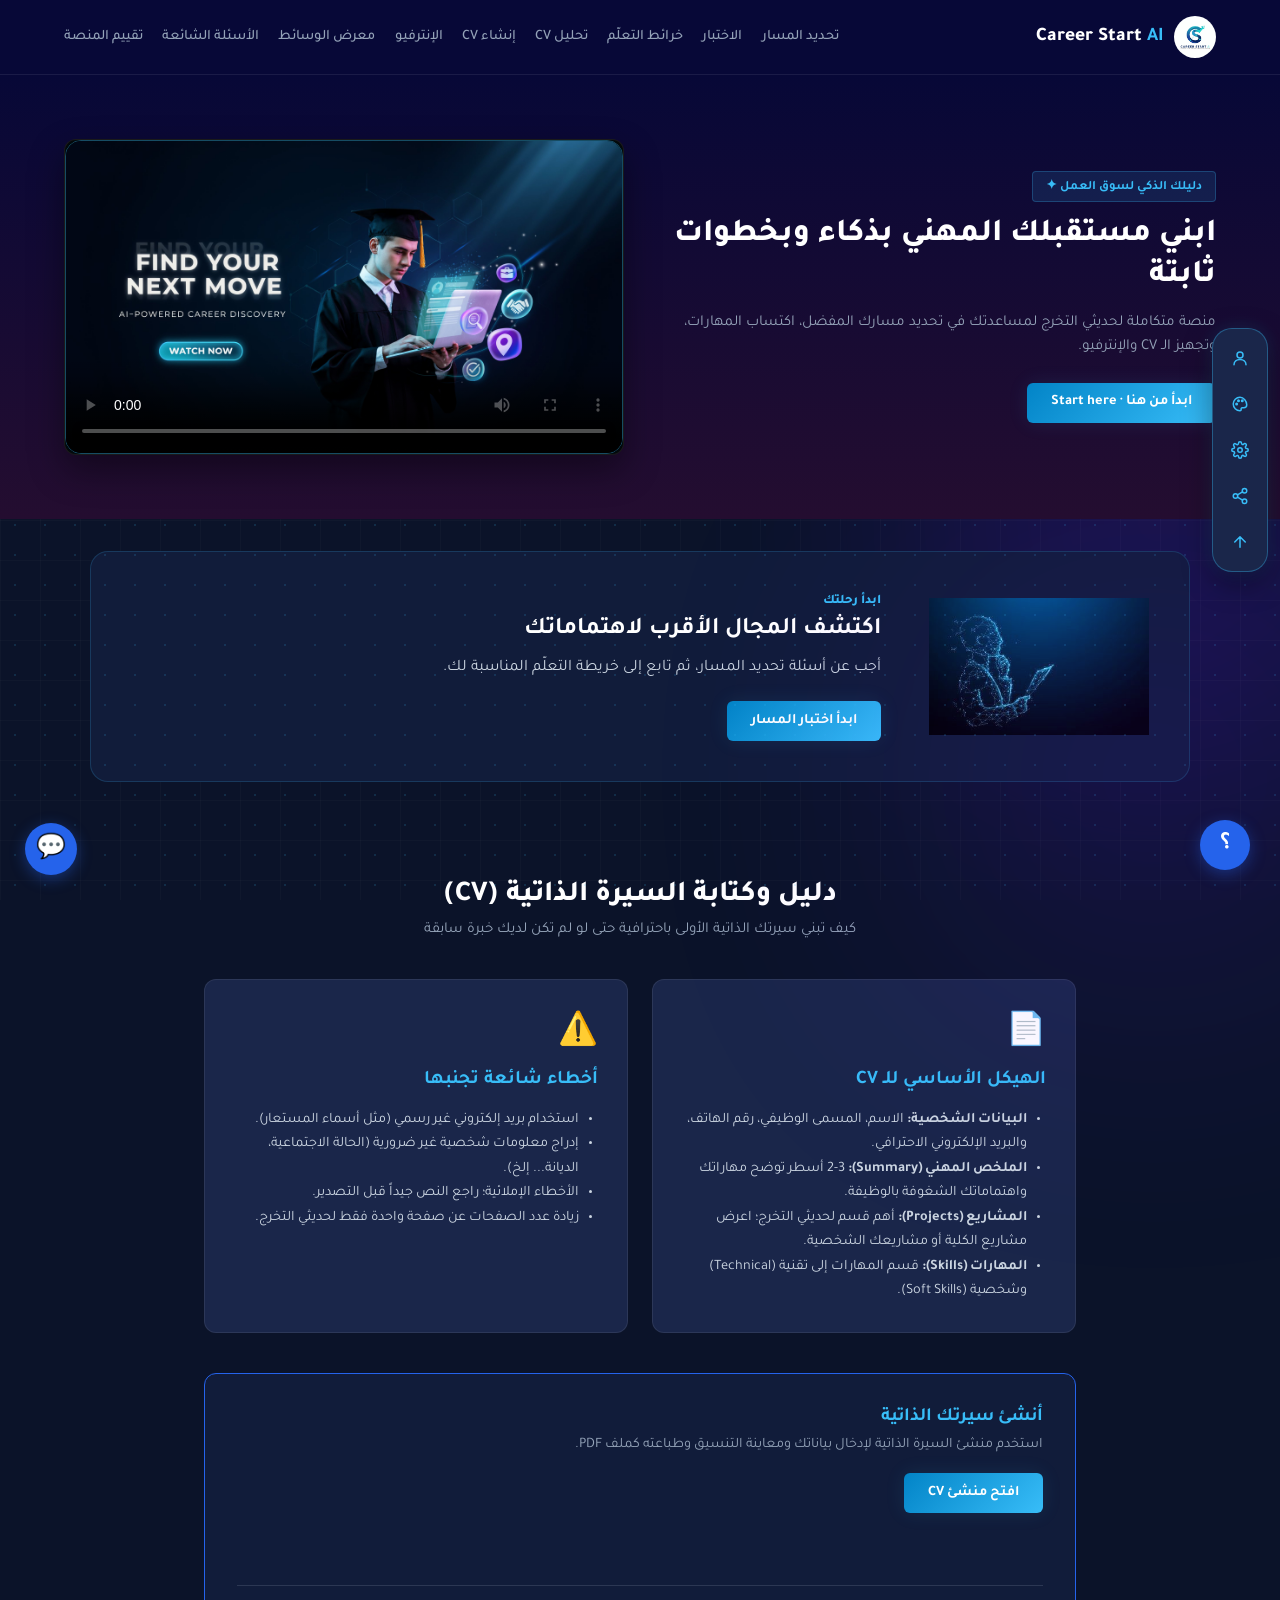
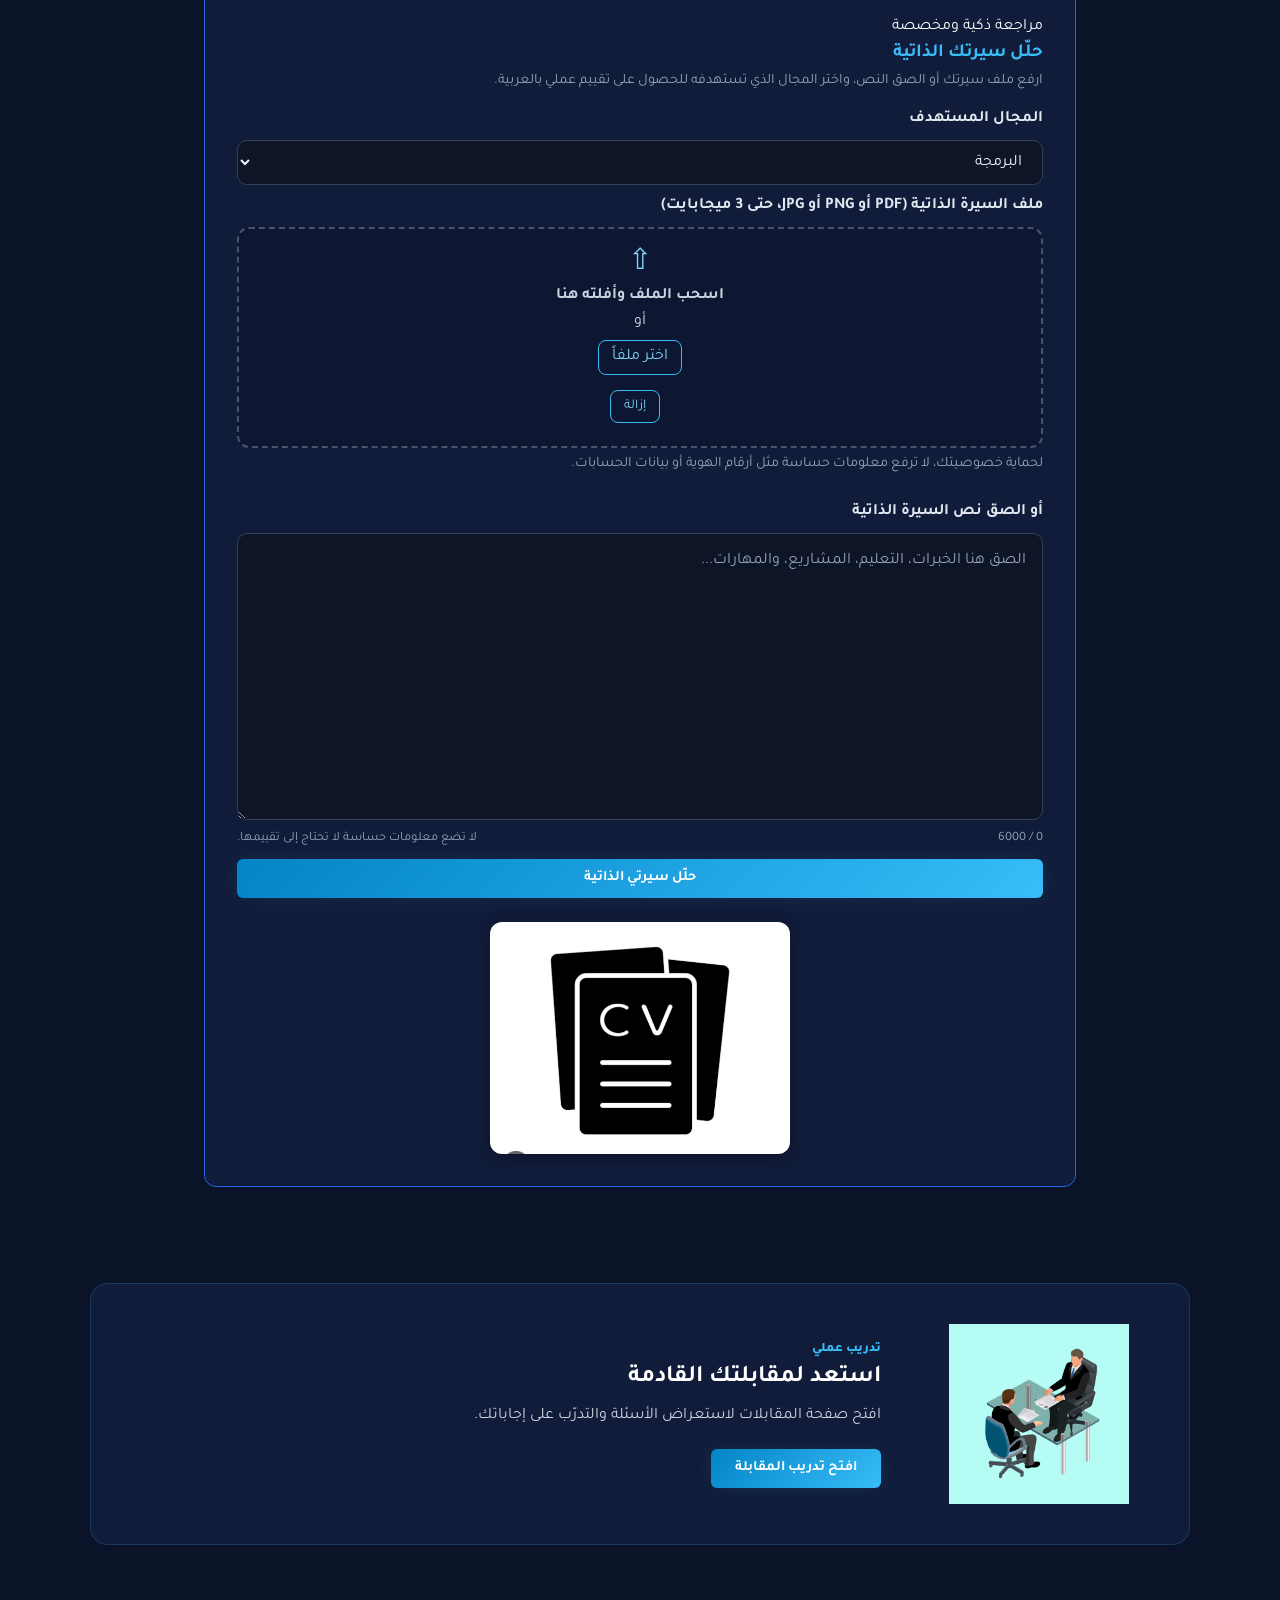
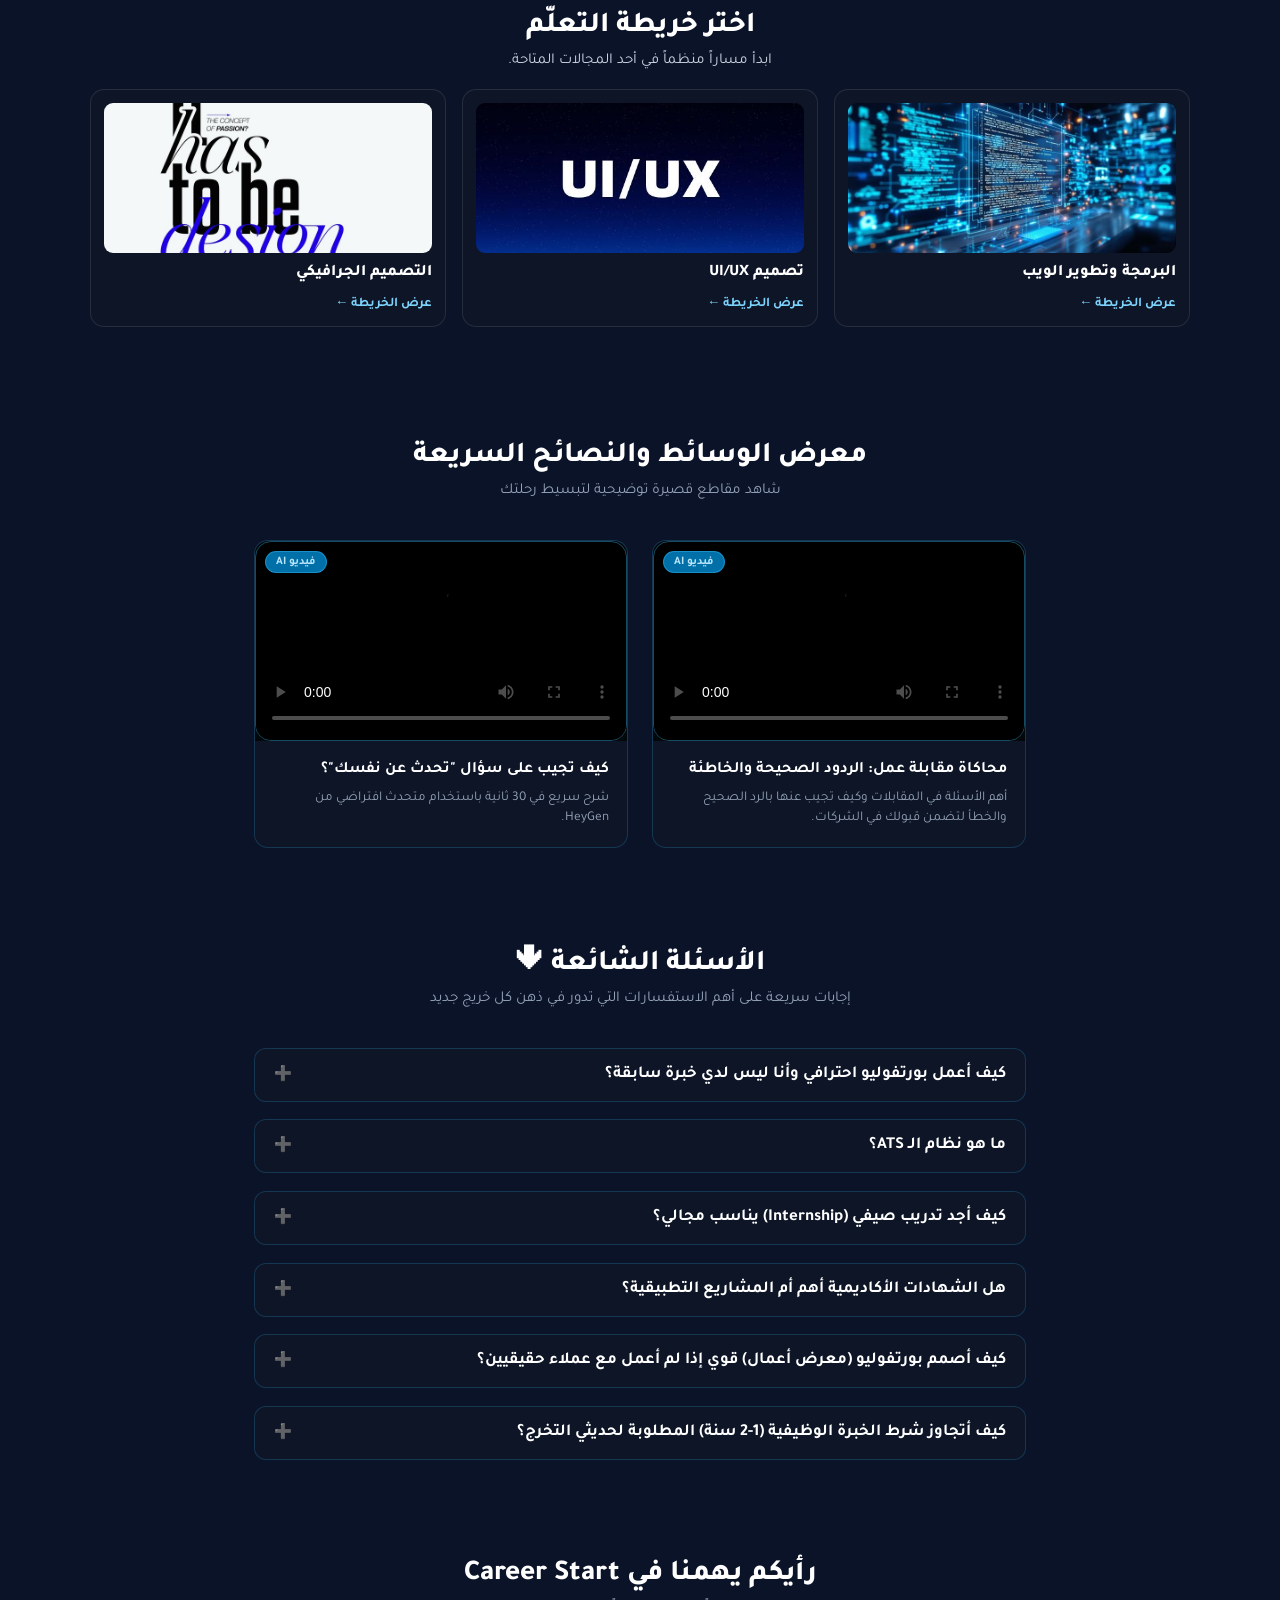
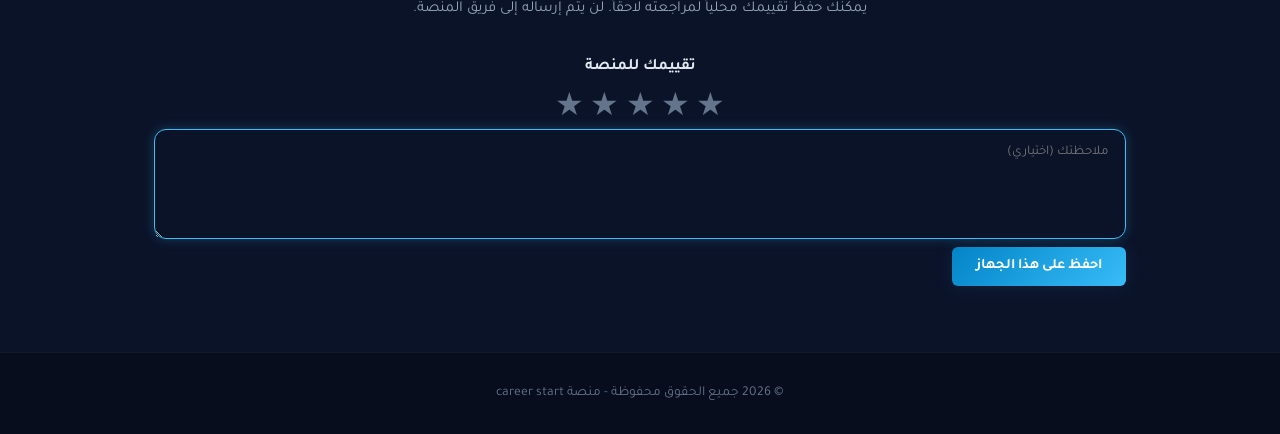
==== commit 24eba14a: "settings menu" ====
--- a/index.html
+++ b/index.html
@@ -71,6 +71,8 @@
                 </div>
                 <div class="floating-modal-body">
                     <p>نحن منصة تكنولوجية تعليمية تهدف إلى مساعدة الطلاب والخريجين على تحديد مسارهم المهني، استكشاف الشغف، بناء CV متكامل مع تحليل نقاط القوة والضعف و ما يجب التركيز عليه .</p>
+                    <br>
+                    <p>Next Station Team</p>
                 </div>
             </div>
 
@@ -313,5 +315,6 @@
 
     <script src="js/layout.js"></script>
     <script src="js/cv-analyzer.js"></script>
+    <script src="js/floating-menu.js"></script>
 </body>
 </html>
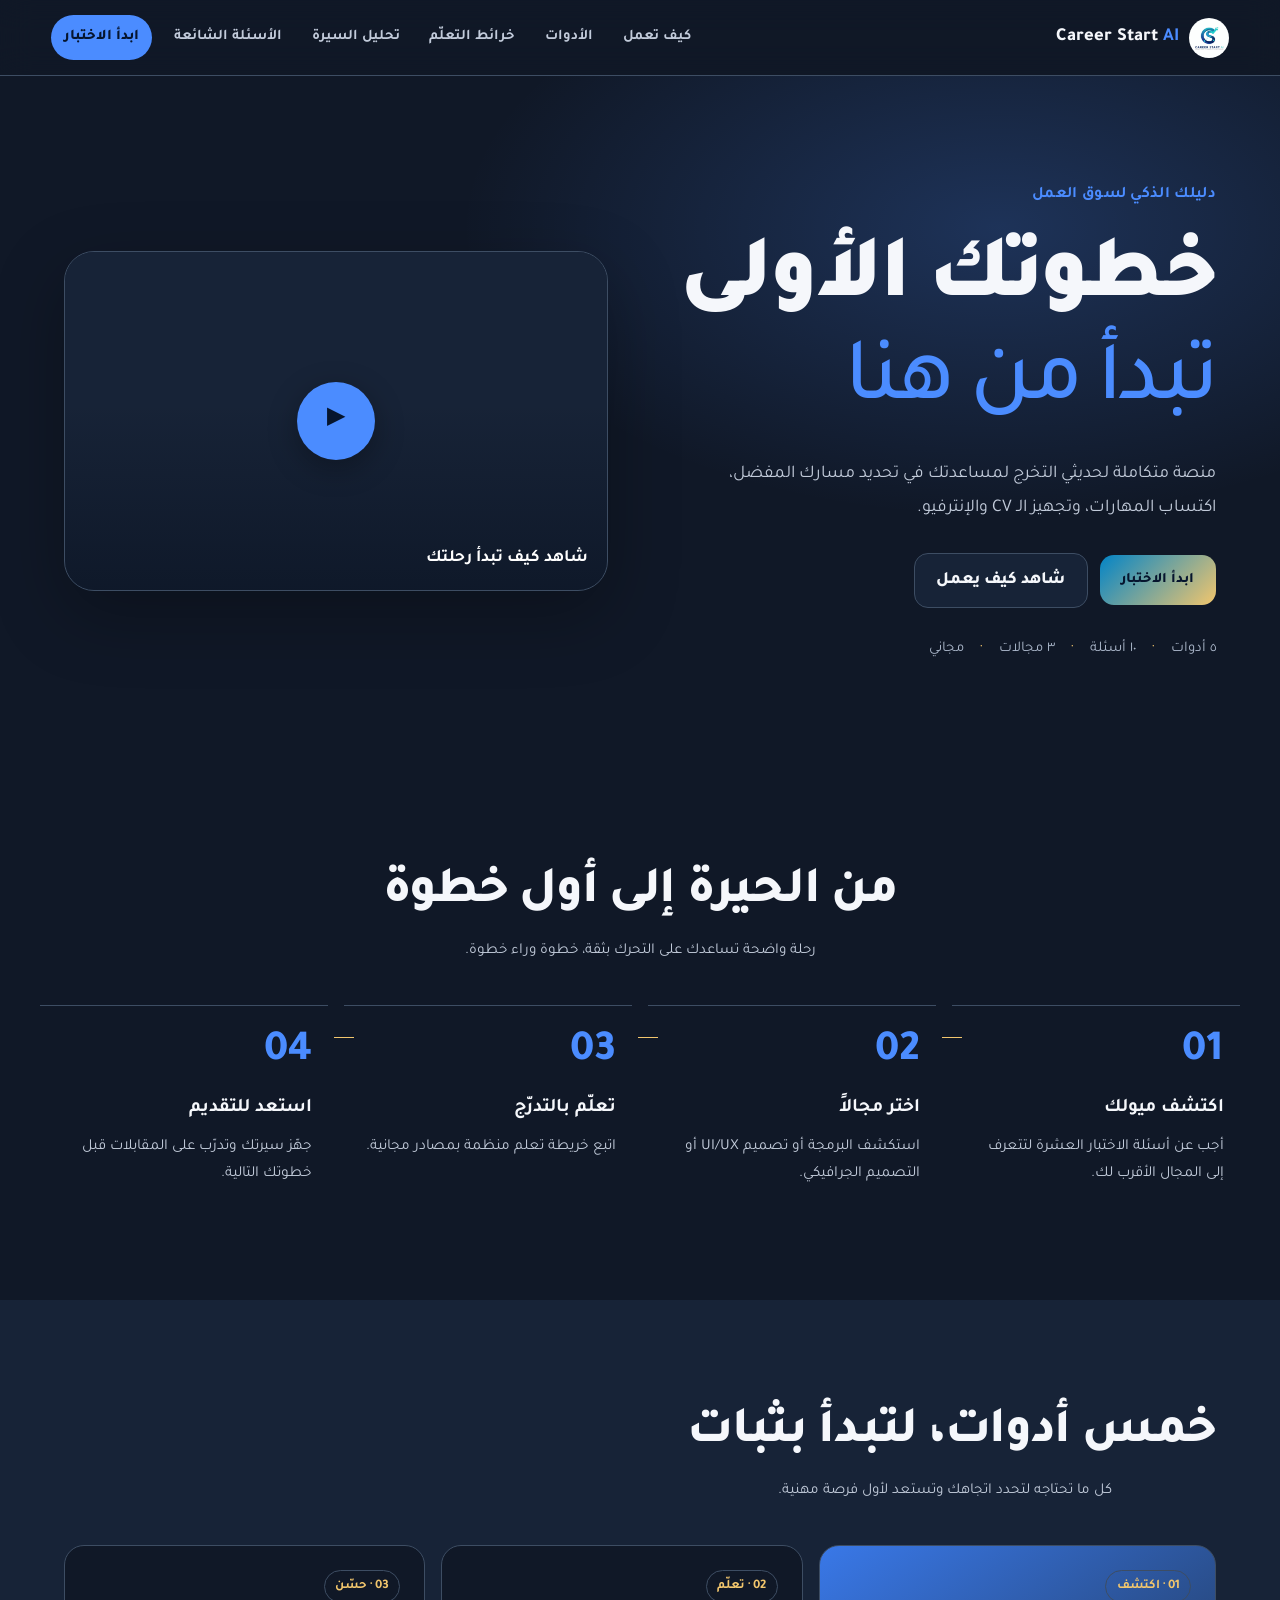
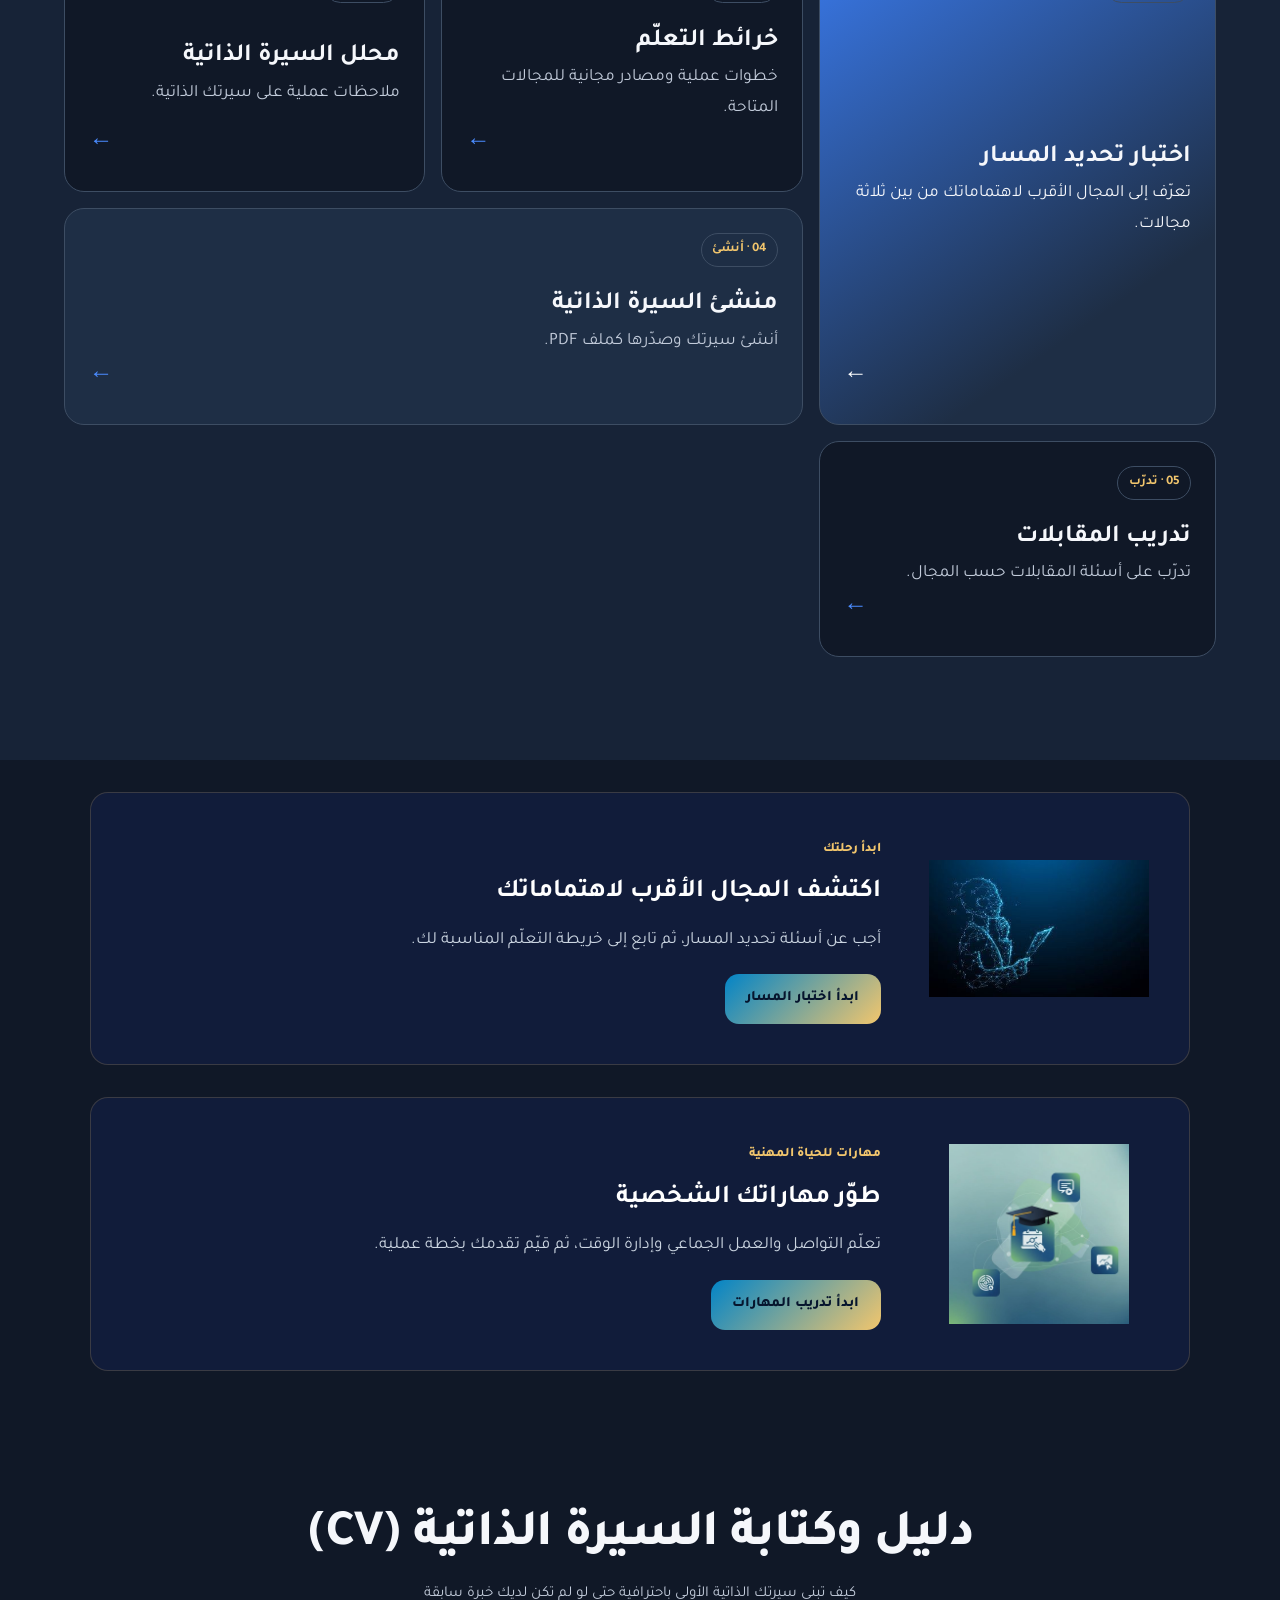
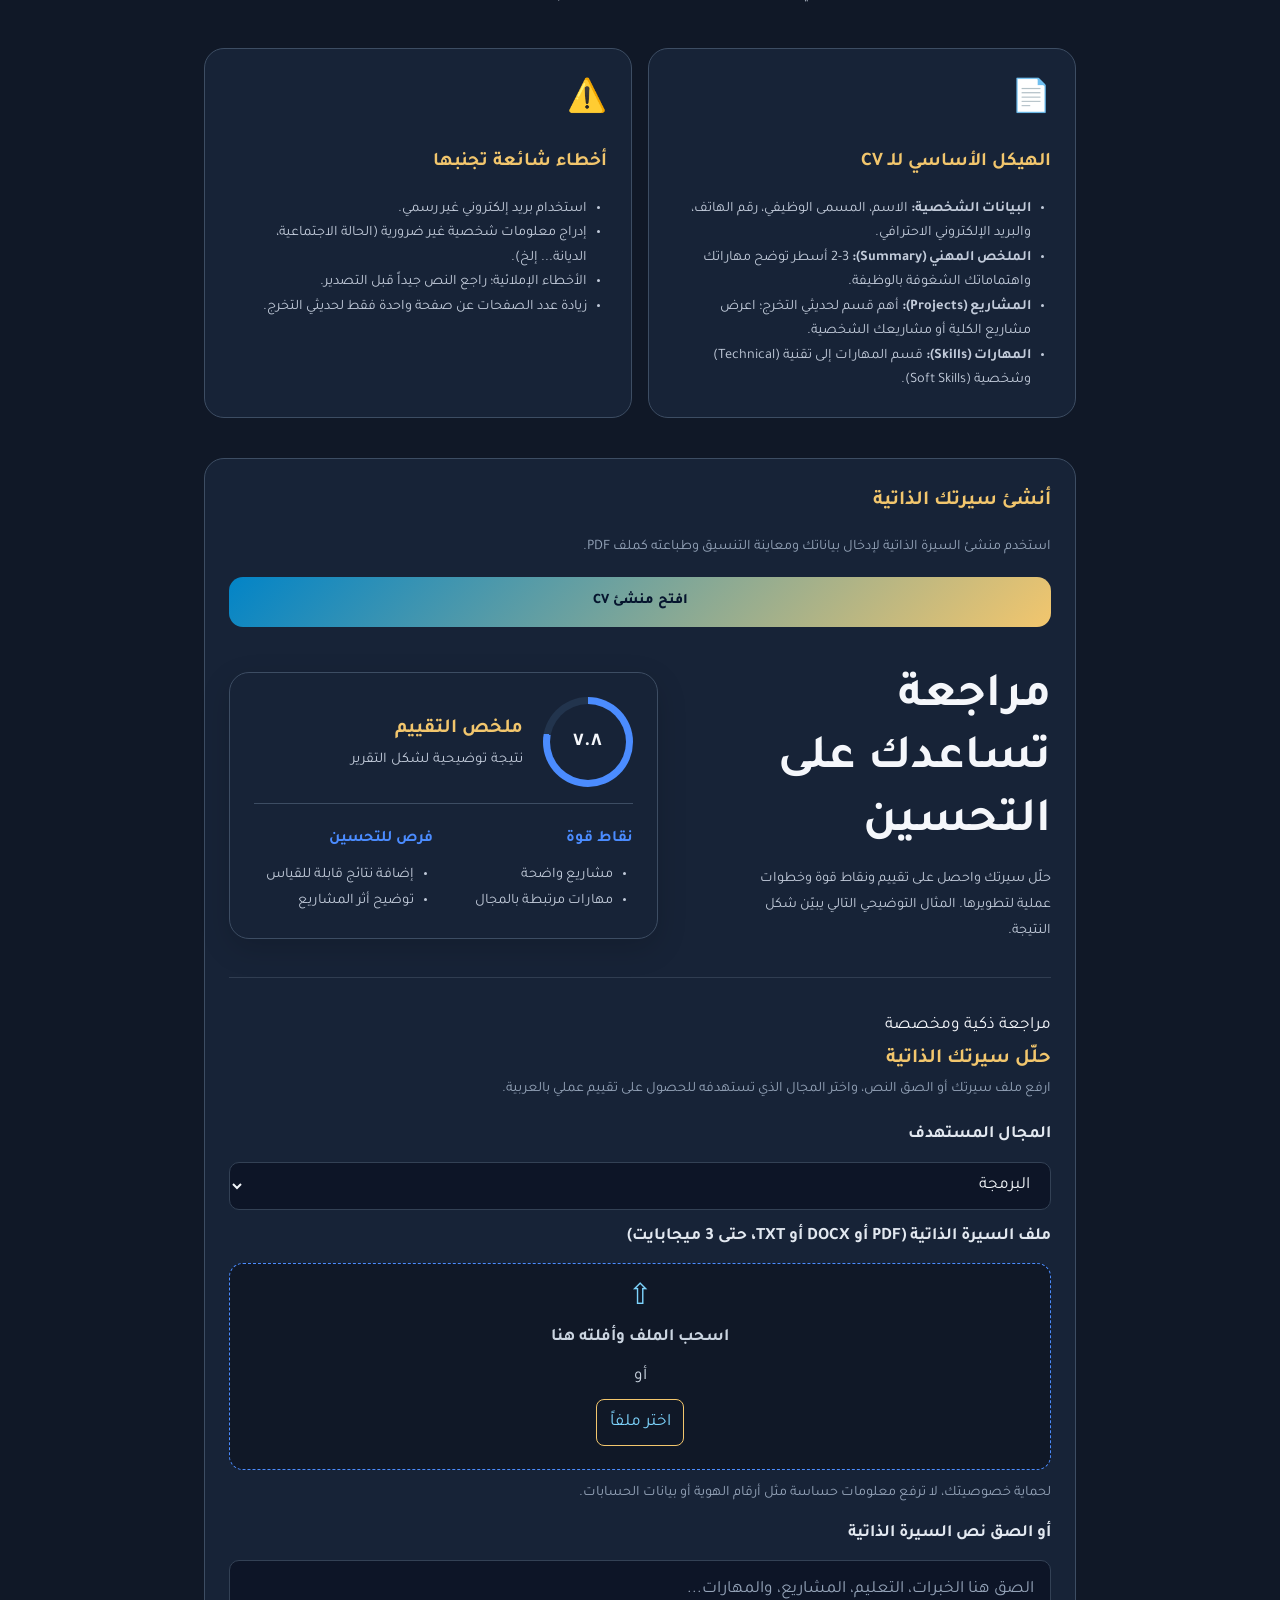
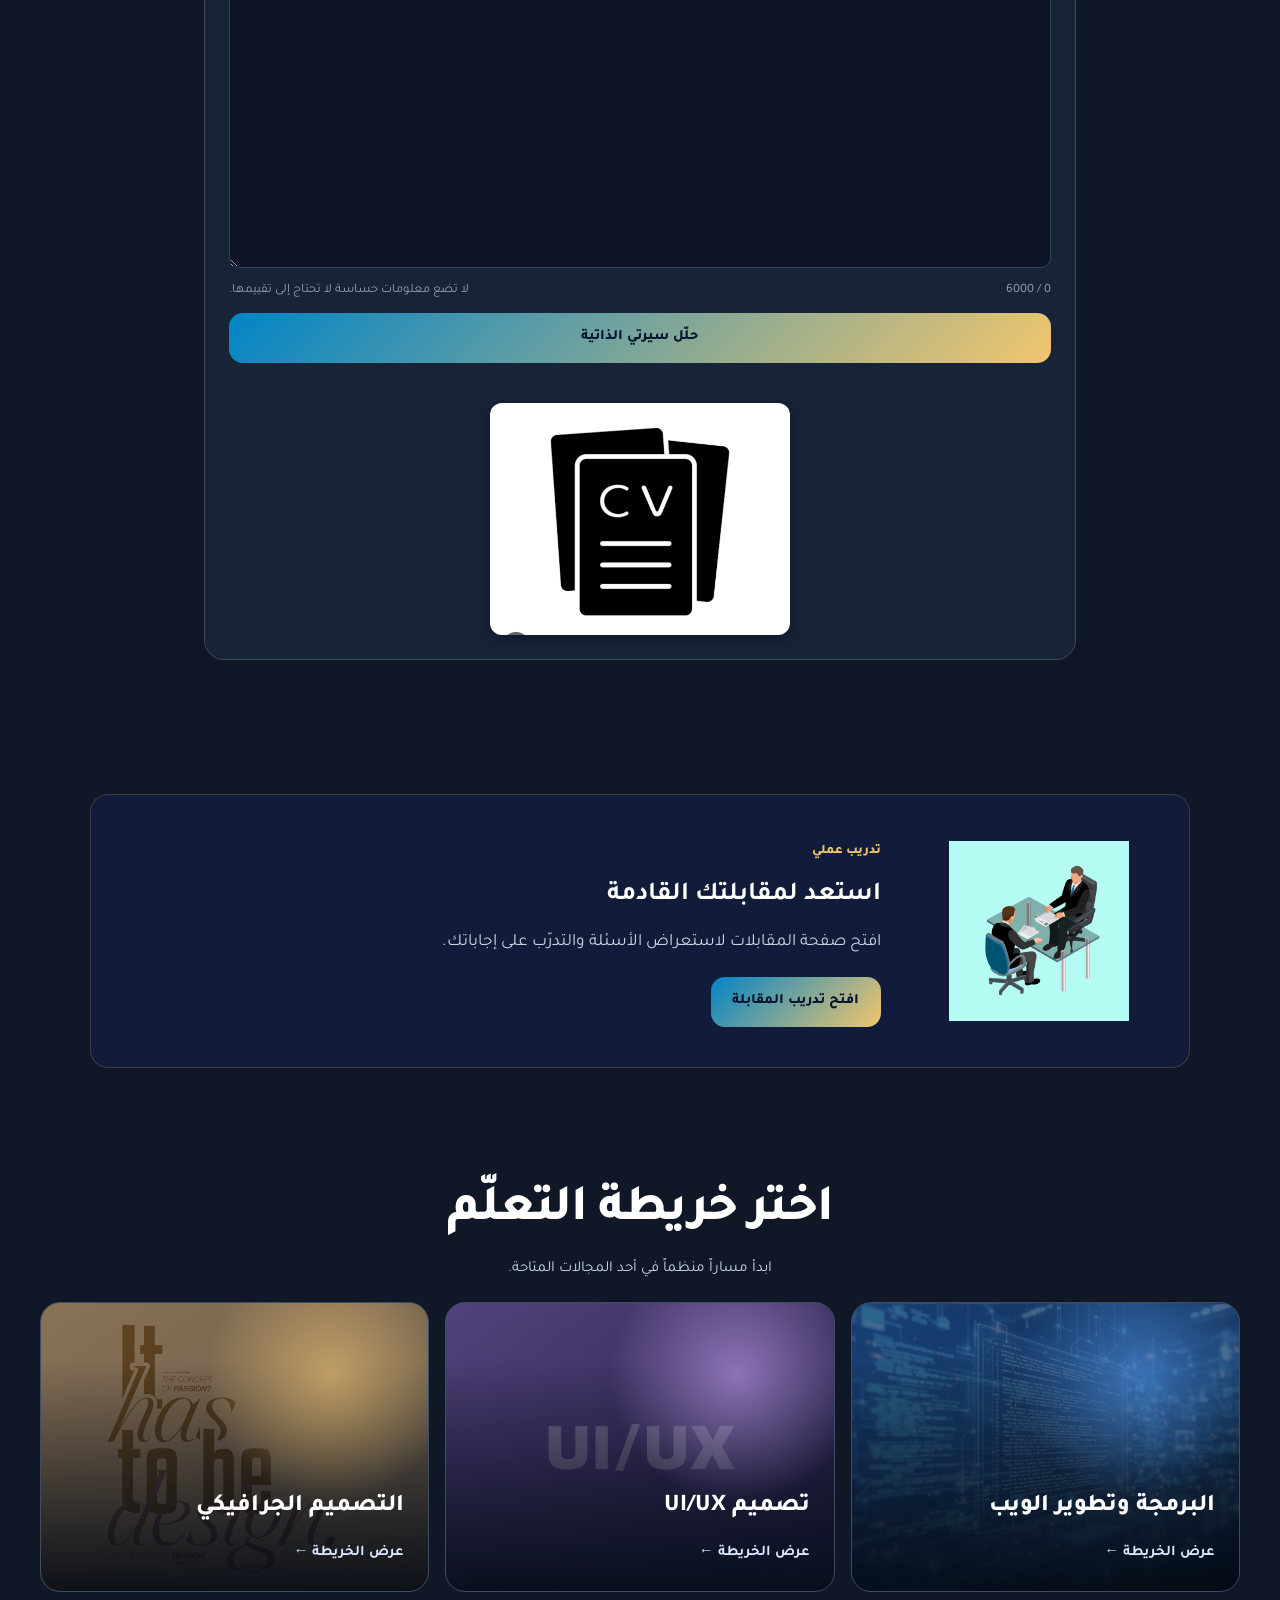
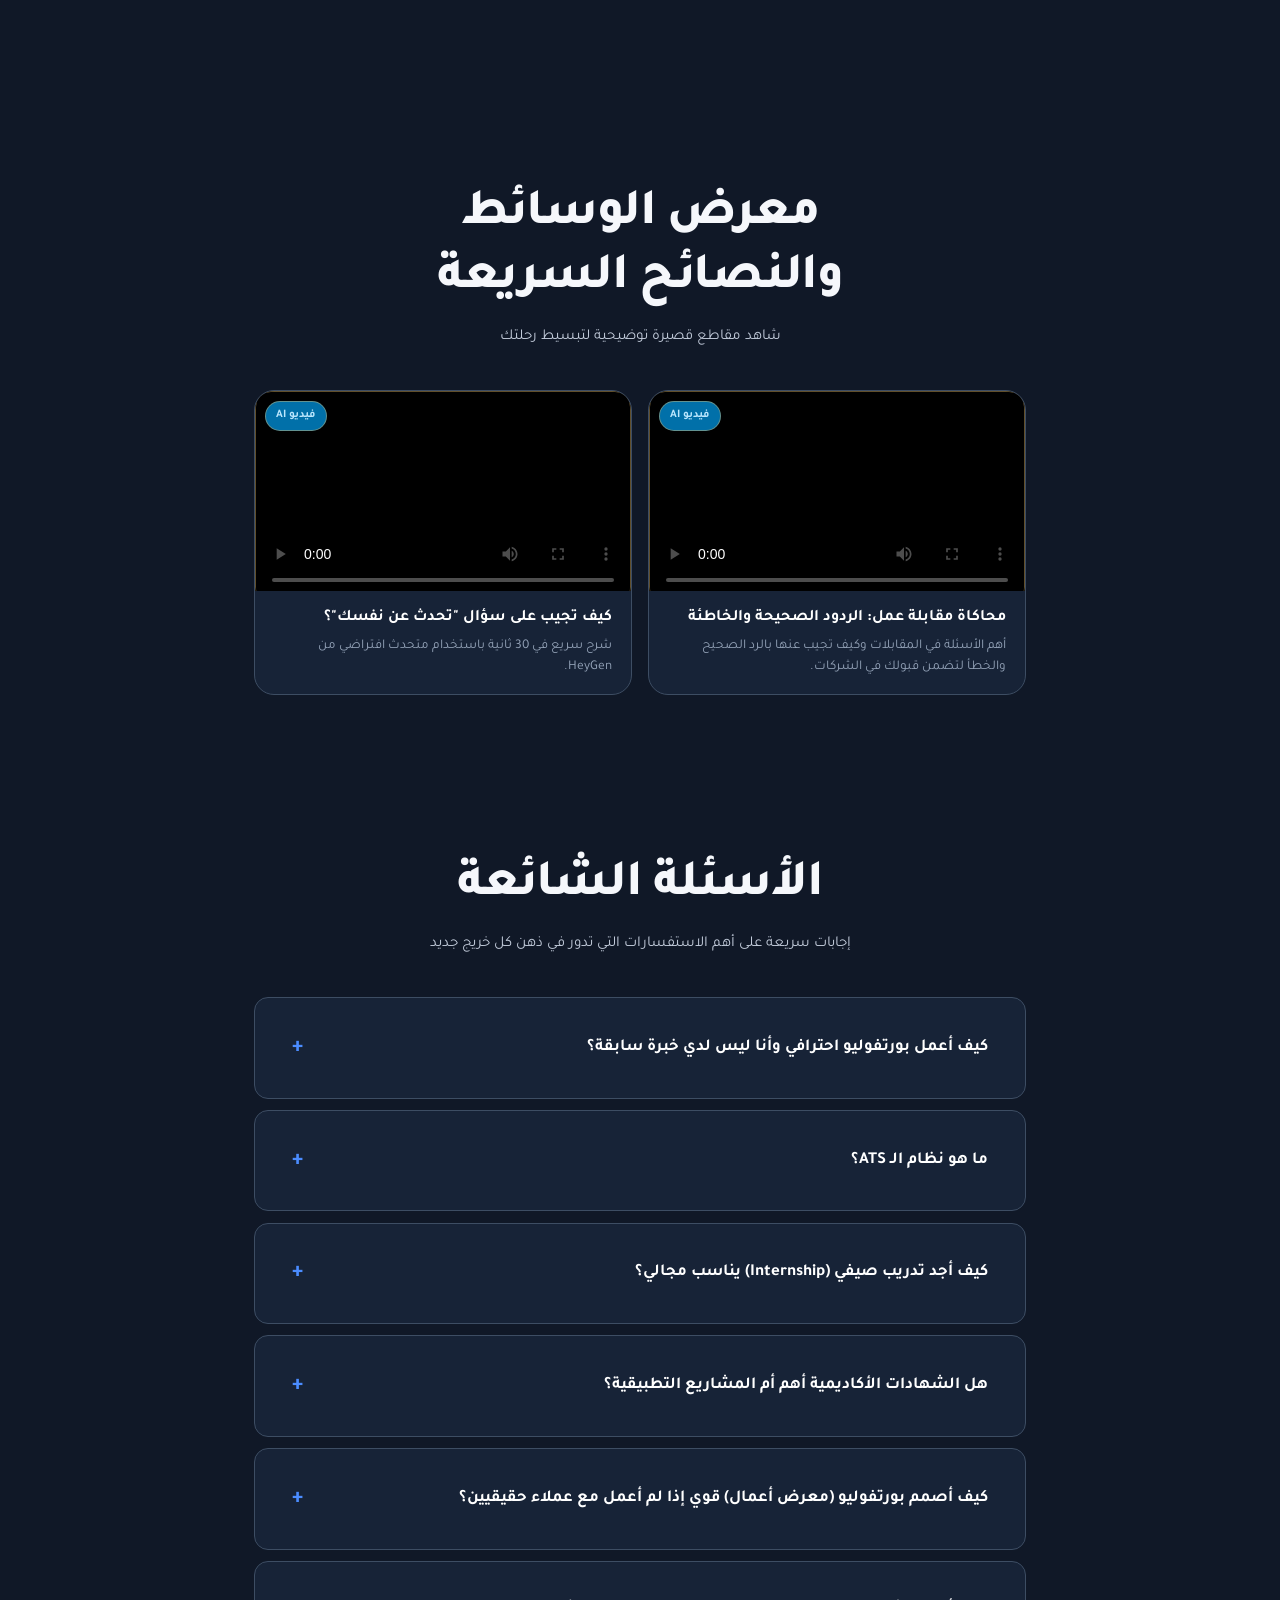
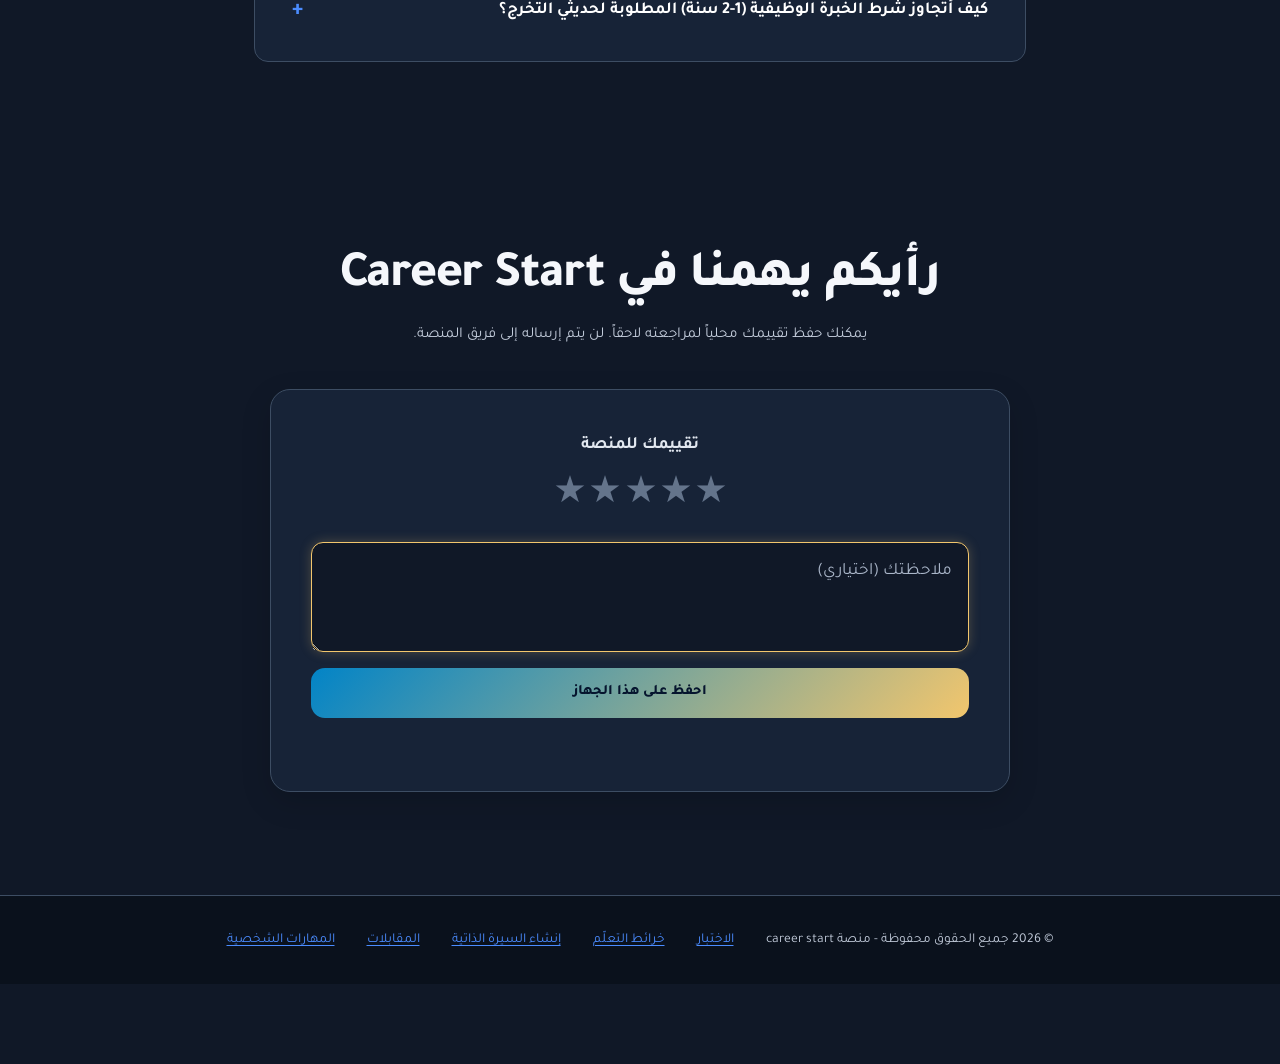
==== commit c3bf694f: "Merge pull request #8 from Mahmoudez/design/impeccable-pass design: visual redesign (tokens, shell, " ====
--- a/index.html
+++ b/index.html
@@ -3,7 +3,10 @@
 <head>
     <meta charset="UTF-8">
     <meta name="viewport" content="width=device-width, initial-scale=1.0">
+    <link rel="stylesheet" href="css/tokens.css">
     <title>career start | منصة دعم الخريجين الجدد</title>
+    <meta name="description" content="منصة Career Start تساعد حديثي التخرج على اختيار المسار وتطوير المهارات والاستعداد للعمل.">
+    <meta property="og:title" content="Career Start | منصة دعم الخريجين الجدد"><meta property="og:description" content="اختر مسارك، طوّر مهاراتك، واستعد لسوق العمل."><link rel="icon" href="assets/logo.png">
     <link rel="stylesheet" href="css/quiz.css">
     <link rel="stylesheet" href="css/cv-guide.css">
     <link rel="stylesheet" href="css/cv-analyzer.css">
@@ -11,7 +14,10 @@
     <link rel="stylesheet" href="css/roadmaps.css">
     <link rel="stylesheet" href="css/layout.css">
     <link rel="stylesheet" href="css/base.css">
+    <link rel="stylesheet" href="css/intro.css">
+    <link rel="stylesheet" href="css/redesign.css">
     <script src="js/theme-switcher.js"></script>
+    <script src="js/intro.js" defer></script>
 </head>
 <body>
     <!-- أشكال زخرفية في الخلفية -->
@@ -24,19 +30,17 @@
     <!-- الهيدر وقائمة التنقل -->
     <header class="navbar">
         <a href="index.html" class="brand-link" aria-label="Career Start — الرئيسية">
-            <img src="assets/logo.png" alt="">
+            <img src="assets/logo.png" alt="" loading="lazy" width="640" height="360" decoding="async">
             <span>Career Start <strong>AI</strong></span>
         </a>
-        <nav aria-label="التنقل الرئيسي">
-            <a href="pages/quiz.html">تحديد المسار</a>
-            <a href="pages/quiz1.html">الاختبار</a>
+        <button class="nav-toggle" type="button" aria-expanded="false" aria-controls="main-navigation" aria-label="فتح القائمة">القائمة</button>
+        <nav id="main-navigation" aria-label="التنقل الرئيسي">
+            <a href="#how-it-works">كيف تعمل</a>
+            <a href="#tools">الأدوات</a>
             <a href="pages/roadmaps.html">خرائط التعلّم</a>
-            <a href="#cv-analyzer">تحليل CV</a>
-            <a href="pages/cv-builder.html">إنشاء CV</a>
-            <a href="pages/interview.html">الإنترفيو</a>
-            <a href="#media-gallery">معرض الوسائط</a>
+            <a href="#cv-analyzer">تحليل السيرة</a>
             <a href="#faq">الأسئلة الشائعة</a>
-            <a href="#feedback-section">تقييم المنصة</a>
+            <a class="nav-cta" href="pages/quiz.html">ابدأ الاختبار</a>
         </nav>
     </header>
         <!-- الشريط الأيقونات الجانبي (Floating Sidebar) -->
@@ -52,46 +56,57 @@
         <!-- قسم الواجهة الرئيسية والفيديو -->
         <section id="home" class="hero-section">
             <div class="hero-text">
-                <span class="badge">دليلك الذكي لسوق العمل ✦</span>
-                <h1>ابني مستقبلك المهني بذكاء وبخطوات ثابتة</h1>
+                <span class="badge">دليلك الذكي لسوق العمل</span>
+                <h1>خطوتك الأولى<br><strong>تبدأ من هنا</strong></h1>
                 <p>منصة متكاملة لحديثي التخرج لمساعدتك في تحديد مسارك المفضل، اكتساب المهارات، وتجهيز الـ CV والإنترفيو.</p>
-                <a href="pages/quiz.html" class="btn-primary">ابدأ من هنا · Start here</a>
-            </div>
-
-            <!-- الزرار العائم وعليه علامة الاستفهام -->
-            <div id="floatingChatBtn" class="floating-btn" title="من نحن">
-                ؟
-            </div>
-
-            <!-- النافذة المنبثقة لتعريف من نحن -->
-            <div id="floatingModal" class="floating-modal" style="display: none;">
-                <div class="floating-modal-header">
-                    <h4>من نحن - Career Start</h4>
-                    <button id="closeFloatBtn" class="close-btn">&times;</button>
-                </div>
-                <div class="floating-modal-body">
-                    <p>نحن منصة تكنولوجية تعليمية تهدف إلى مساعدة الطلاب والخريجين على تحديد مسارهم المهني، استكشاف الشغف، بناء CV متكامل مع تحليل نقاط القوة والضعف و ما يجب التركيز عليه .</p>
-                    <br>
-                    <p>Next Station Team</p>
-                </div>
-            </div>
-
-            <!-- مكان الفيديو التعريفي -->
+                <div class="hero-actions"><a href="pages/quiz.html" class="btn-primary">ابدأ الاختبار</a><a href="#how-it-works" class="btn-secondary">شاهد كيف يعمل</a></div>
+                <div class="trust-row" aria-label="معلومات عن المنصة"><span>٥ أدوات</span><span>١٠ أسئلة</span><span>٣ مجالات</span><span>مجاني</span></div>
+            </div>
+
             <div class="hero-video">
                 <div class="video-container">
-                    <video controls poster="assets/main poster.jpg" width="100%">
+                    <video aria-label="فيديو تعريفي بمنصة Career Start" poster="assets/main-poster.jpg" width="100%" height="360" preload="none" playsinline>
                         <source src="assets/main.mp4" type="video/mp4">
                         متصفحك لا يدعم تشغيل الفيديو.
                     </video>
-                </div>
+                    <button class="video-play" type="button" aria-label="تشغيل الفيديو التعريفي"><span aria-hidden="true">▶</span><b class="video-caption">شاهد كيف تبدأ رحلتك</b></button>
+                </div>
+            </div>
+        </section>
+
+        <section id="how-it-works" class="how-section" aria-labelledby="how-title">
+            <div class="section-title"><h2 id="how-title" class="how-title">من الحيرة إلى أول خطوة</h2><p>رحلة واضحة تساعدك على التحرك بثقة، خطوة وراء خطوة.</p></div>
+            <div class="how-steps">
+                <article class="how-step"><h3>اكتشف ميولك</h3><p>أجب عن أسئلة الاختبار العشرة لتتعرف إلى المجال الأقرب لك.</p></article>
+                <article class="how-step"><h3>اختر مجالاً</h3><p>استكشف البرمجة أو تصميم UI/UX أو التصميم الجرافيكي.</p></article>
+                <article class="how-step"><h3>تعلّم بالتدرّج</h3><p>اتبع خريطة تعلم منظمة بمصادر مجانية.</p></article>
+                <article class="how-step"><h3>استعد للتقديم</h3><p>جهّز سيرتك وتدرّب على المقابلات قبل خطوتك التالية.</p></article>
+            </div>
+        </section>
+
+        <section id="tools" class="tools-section" aria-labelledby="tools-heading">
+            <div class="section-title"><h2 id="tools-heading" class="tools-title">خمس أدوات، لتبدأ بثبات</h2><p>كل ما تحتاجه لتحدد اتجاهك وتستعد لأول فرصة مهنية.</p></div>
+            <div class="tool-bento">
+                <a class="tool-card" href="pages/quiz.html"><span class="tool-index">01 · اكتشف</span><div><h3>اختبار تحديد المسار</h3><p>تعرّف إلى المجال الأقرب لاهتماماتك من بين ثلاثة مجالات.</p></div><span class="tool-arrow" aria-hidden="true">←</span></a>
+                <a class="tool-card" href="pages/roadmaps.html"><span class="tool-index">02 · تعلّم</span><div><h3>خرائط التعلّم</h3><p>خطوات عملية ومصادر مجانية للمجالات المتاحة.</p></div><span class="tool-arrow" aria-hidden="true">←</span></a>
+                <a class="tool-card" href="#cv-analyzer"><span class="tool-index">03 · حسّن</span><div><h3>محلل السيرة الذاتية</h3><p>ملاحظات عملية على سيرتك الذاتية.</p></div><span class="tool-arrow" aria-hidden="true">←</span></a>
+                <a class="tool-card" href="pages/cv-builder.html"><span class="tool-index">04 · أنشئ</span><div><h3>منشئ السيرة الذاتية</h3><p>أنشئ سيرتك وصدّرها كملف PDF.</p></div><span class="tool-arrow" aria-hidden="true">←</span></a>
+                <a class="tool-card" href="pages/interview.html"><span class="tool-index">05 · تدرّب</span><div><h3>تدريب المقابلات</h3><p>تدرّب على أسئلة المقابلات حسب المجال.</p></div><span class="tool-arrow" aria-hidden="true">←</span></a>
             </div>
         </section>
 
         <section class="landing-feature-card" aria-labelledby="quiz-promo-title">
-            <img src="assets/path-icon.png" alt="">
+            <img src="assets/path-icon.png" alt="" loading="lazy" width="640" height="360" decoding="async">
             <div><span class="feature-kicker">ابدأ رحلتك</span><h2 id="quiz-promo-title">اكتشف المجال الأقرب لاهتماماتك</h2>
                 <p>أجب عن أسئلة تحديد المسار، ثم تابع إلى خريطة التعلّم المناسبة لك.</p>
-                <a class="btn-primary" href="pages/quiz1.html">ابدأ اختبار المسار</a>
+                <a class="btn-primary" href="pages/quiz.html">ابدأ اختبار المسار</a>
+            </div>
+        </section>
+        <section class="landing-feature-card" aria-labelledby="softskills-promo-title">
+            <img src="assets/ai-advisors.png" alt="" loading="lazy" width="640" height="360" decoding="async">
+            <div><span class="feature-kicker">مهارات للحياة المهنية</span><h2 id="softskills-promo-title">طوّر مهاراتك الشخصية</h2>
+                <p>تعلّم التواصل والعمل الجماعي وإدارة الوقت، ثم قيّم تقدمك بخطة عملية.</p>
+                <a class="btn-primary" href="pages/soft-skills.html">ابدأ تدريب المهارات</a>
             </div>
         </section>
         <!-- قسم السيرة الذاتية (CV Builder & Tips) -->
@@ -117,7 +132,7 @@
                     <div class="cv-icon">⚠️</div>
                     <h3>أخطاء شائعة تجنبها</h3>
                     <ul>
-                        <li>استخدام بريد إلكتروني غير رسمي (مثل أسماء المستعار).</li>
+                        <li>استخدام بريد إلكتروني غير رسمي.</li>
                         <li>إدراج معلومات شخصية غير ضرورية (الحالة الاجتماعية، الديانة... إلخ).</li>
                         <li>الأخطاء الإملائية؛ راجع النص جيداً قبل التصدير.</li>
                         <li>زيادة عدد الصفحات عن صفحة واحدة فقط لحديثي التخرج.</li>
@@ -129,6 +144,13 @@
                 <h3>أنشئ سيرتك الذاتية</h3>
                 <p>استخدم منشئ السيرة الذاتية لإدخال بياناتك ومعاينة التنسيق وطباعته كملف PDF.</p>
                 <a class="btn-primary" href="pages/cv-builder.html">افتح منشئ CV</a>
+                <section class="analyzer-section" aria-labelledby="analyzer-showcase-title">
+                    <div class="analyzer-copy"><h2 id="analyzer-showcase-title">مراجعة تساعدك على التحسين</h2><p>حلّل سيرتك واحصل على تقييم ونقاط قوة وخطوات عملية لتطويرها. المثال التوضيحي التالي يبيّن شكل النتيجة.</p></div>
+                    <div class="analyzer-result-demo" aria-label="مثال توضيحي لنتيجة تحليل السيرة الذاتية">
+                        <div class="demo-result-head"><div class="score-ring" aria-label="نتيجة توضيحية ٧.٨ من ١٠"><strong>٧.٨</strong></div><div><h3>ملخص التقييم</h3><p>نتيجة توضيحية لشكل التقرير</p></div></div>
+                        <div class="demo-result-columns"><div><h4>نقاط قوة</h4><ul><li>مشاريع واضحة</li><li>مهارات مرتبطة بالمجال</li></ul></div><div><h4>فرص للتحسين</h4><ul><li>إضافة نتائج قابلة للقياس</li><li>توضيح أثر المشاريع</li></ul></div></div>
+                    </div>
+                </section>
                 <div id="cv-analyzer" class="cv-analyzer-heading">
                     <span class="cv-eyebrow">مراجعة ذكية ومخصصة</span>
                     <h3>حلّل سيرتك الذاتية</h3>
@@ -141,29 +163,29 @@
                         <option value="UI-UX">تصميم UI/UX</option>
                         <option value="Graphic Design">التصميم الجرافيكي</option>
                     </select>
-                    <label for="cvFileInput">ملف السيرة الذاتية (PDF أو PNG أو JPG، حتى 3 ميجابايت)</label>
+                    <label for="cvFileInput">ملف السيرة الذاتية (PDF أو DOCX أو TXT، حتى 3 ميجابايت)</label>
                     <div id="cvUploadArea" class="cv-upload-area" tabindex="0" role="button" aria-controls="cvFileInput" aria-label="اختر ملف السيرة الذاتية أو اسحبه هنا">
                         <span class="cv-upload-icon" aria-hidden="true">⇧</span>
                         <strong>اسحب الملف وأفلته هنا</strong><span>أو</span>
                         <button id="cvChooseFile" class="cv-choose-file" type="button">اختر ملفاً</button>
-                        <input id="cvFileInput" type="file" accept=".pdf,.png,.jpg,.jpeg,application/pdf,image/png,image/jpeg" hidden>
+                        <input id="cvFileInput" type="file" accept=".pdf,.docx,.txt,application/pdf,application/vnd.openxmlformats-officedocument.wordprocessingml.document,text/plain" hidden>
                         <div id="cvSelectedFile" class="cv-selected-file" hidden><span id="cvFileDetails"></span><button id="cvRemoveFile" type="button" aria-label="إزالة الملف">إزالة</button></div>
                     </div>
                     <p class="cv-privacy-note">لحماية خصوصيتك، لا ترفع معلومات حساسة مثل أرقام الهوية أو بيانات الحسابات.</p>
                     <label for="cvTextInput">أو الصق نص السيرة الذاتية</label>
-                    <textarea id="cvTextInput" name="cvText" rows="9" maxlength="6000" placeholder="الصق هنا الخبرات، التعليم، المشاريع، والمهارات..."></textarea>
+                    <textarea id="cvTextInput" name="cvText" rows="9" maxlength="12000" placeholder="الصق هنا الخبرات، التعليم، المشاريع، والمهارات..."></textarea>
                     <div class="cv-form-meta"><span id="cvCharCount">0 / 6000</span><span>لا تضع معلومات حساسة لا تحتاج إلى تقييمها.</span></div>
                     <div id="cvFormMessage" class="cv-form-message" role="status" aria-live="polite" hidden></div>
                     <button id="analyzeCvBtn" class="btn-primary" type="submit"><span class="cv-button-label">حلّل سيرتي الذاتية</span><span class="cv-spinner" aria-hidden="true"></span></button>
                 </form>
                 <section id="cvAnalysisResult" class="cv-analysis-result" aria-live="polite" hidden></section>
                 <div class="section-image-box">
-    <img src="assets/cv-preview.png" alt="معاينة السيرة الذاتية">
+    <img src="assets/cv-preview.png" alt="معاينة السيرة الذاتية" loading="lazy" width="640" height="360" decoding="async">
 </div>
             </div>
         </section>
         <section id="interview" class="landing-feature-card" aria-labelledby="interview-promo-title">
-            <img src="assets/interview-prep.png" alt="">
+            <img src="assets/interview-prep.png" alt="" loading="lazy" width="640" height="360" decoding="async">
             <div><span class="feature-kicker">تدريب عملي</span><h2 id="interview-promo-title">استعد لمقابلتك القادمة</h2>
                 <p>افتح صفحة المقابلات لاستعراض الأسئلة والتدرّب على إجاباتك.</p>
                 <a class="btn-primary" href="pages/interview.html">افتح تدريب المقابلة</a>
@@ -173,9 +195,9 @@
         <section id="fields-videos" class="field-map-section" aria-labelledby="field-map-title">
             <div class="section-title"><h2 id="field-map-title">اختر خريطة التعلّم</h2><p>ابدأ مساراً منظماً في أحد المجالات المتاحة.</p></div>
             <div class="field-map-grid">
-                <a href="pages/roadmaps.html" class="field-map-card"><img src="assets/programming-thumb.jpg" alt=""><span>البرمجة وتطوير الويب</span><b>عرض الخريطة ←</b></a>
-                <a href="pages/roadmaps.html" class="field-map-card"><img src="assets/uiux-thumb.jpg" alt=""><span>تصميم UI/UX</span><b>عرض الخريطة ←</b></a>
-                <a href="pages/roadmaps.html" class="field-map-card"><img src="assets/graphic-thumb.jpg" alt=""><span>التصميم الجرافيكي</span><b>عرض الخريطة ←</b></a>
+                <a href="pages/roadmaps.html" class="field-map-card"><img src="assets/programming-thumb.jpg" alt="" loading="lazy" width="640" height="360" decoding="async"><span>البرمجة وتطوير الويب</span><b>عرض الخريطة ←</b></a>
+                <a href="pages/roadmaps.html" class="field-map-card"><img src="assets/uiux-thumb.jpg" alt="" loading="lazy" width="640" height="360" decoding="async"><span>تصميم UI/UX</span><b>عرض الخريطة ←</b></a>
+                <a href="pages/roadmaps.html" class="field-map-card"><img src="assets/graphic-thumb.jpg" alt="" loading="lazy" width="640" height="360" decoding="async"><span>التصميم الجرافيكي</span><b>عرض الخريطة ←</b></a>
             </div>
         </section>
 
@@ -192,8 +214,8 @@
                 <div class="media-card">
                     <div class="media-preview">
                         <span class="media-badge">فيديو AI</span>
-                        <video controls poster="assets/true-false.jpg">
-                            <source src="assets/.mp4" type="video/mp4">
+                        <video controls aria-label="محاكاة مقابلة عمل" poster="assets/true-false.jpg" width="640" height="360" preload="metadata">
+                            <source src="assets/true-false.mp4" type="video/mp4">
                             متصفحك لا يدعم تشغيل الفيديو.
                         </video>
                     </div>
@@ -207,8 +229,8 @@
                 <div class="media-card">
                     <div class="media-preview">
                         <span class="media-badge">فيديو AI</span>
-                        <video controls poster="assets/talk aout you.jpg">
-                            <source src="assets/talk about your self.mp4" type="video/mp4">
+                        <video controls aria-label="التحدث عن نفسك في المقابلة" poster="assets/talk-about-you.jpg" width="640" height="360" preload="metadata">
+                            <source src="assets/talk-about-yourself.mp4" type="video/mp4">
                             متصفحك لا يدعم تشغيل الفيديو.
                         </video>
                     </div>
@@ -224,7 +246,7 @@
         <!-- قسم الأسئلة الشائعة -->
         <section id="faq" class="faq-section">
             <div class="section-title">
-                <h2>الأسئلة الشائعة 🡻</h2>
+                <h2>الأسئلة الشائعة</h2>
                 <p>إجابات سريعة على أهم الاستفسارات التي تدور في ذهن كل خريج جديد</p>
             </div>
 
@@ -246,7 +268,7 @@
 
                 <details class="faq-card">
                     <summary>هل الشهادات الأكاديمية أهم أم المشاريع التطبيقية؟</summary>
-                    <p>المشاريع التطبيقية والبورتفوليو هما الحاسم الأكبر في المجالات التقنية والتصميم، بينما تشكل الشهادات داعماً إضافياً لاثبات الاستمرارية والتعلم الشغوف.</p>
+                    <p>المشاريع التطبيقية والبورتفوليو هما الحاسم الأكبر في المجالات التقنية والتصميم، بينما تشكل الشهادات داعماً إضافياً لإثبات الاستمرارية والتعلم الشغوف.</p>
                 </details>
 
                 <details class="faq-card">
@@ -288,6 +310,7 @@
 
     <footer>
         <p>© 2026 جميع الحقوق محفوظة - منصة career start</p>
+        <a href="pages/quiz.html">الاختبار</a><a href="pages/roadmaps.html">خرائط التعلّم</a><a href="pages/cv-builder.html">إنشاء السيرة الذاتية</a><a href="pages/interview.html">المقابلات</a><a href="pages/soft-skills.html">المهارات الشخصية</a>
     </footer>
 
 <!-- زرار الدعم الفني العائم -->
@@ -315,6 +338,9 @@
 
     <script src="js/layout.js"></script>
     <script src="js/cv-analyzer.js"></script>
+    <script src="assets/media.config.js"></script>
+    <script src="js/media-fallback.js"></script>
     <script src="js/floating-menu.js"></script>
+    <script src="js/shell.js"></script>
 </body>
 </html>
--- a/css/tokens.css
+++ b/css/tokens.css
@@ -0,0 +1,50 @@
+/* Shared semantic design tokens. Keep every theme contrast-safe. */
+:root {
+  color-scheme: dark;
+  --bg: #101827;
+  --bg-deep: #0a111c;
+  --surface: #172337;
+  --surface-raised: #1e2e45;
+  --surface-soft: #22344d;
+  --text: #f5f7fb;
+  --text-muted: #c2cbda;
+  --text-subtle: #aab6c9;
+  --line: #3d4d63;
+  --brand: #4b8cff;
+  --brand-strong: #3978e8;
+  --brand-ink: #06152e;
+  --accent: #f2c66d;
+  --success: #59c99b;
+  --danger: #ff8d8d;
+  --focus: #ffd878;
+  --overlay-strong: rgba(4,10,20,.92);
+  --overlay-soft: rgba(4,10,20,.04);
+  --overlay-video: rgba(5,12,25,.45);
+  --shadow-color: rgba(0,0,0,.3);
+  --field-one: #163f75; --field-one-deep:#081c36; --field-one-glow:#58a5ff;
+  --field-two: #54437e; --field-two-deep:#231d42; --field-two-glow:#d0adff;
+  --field-three: #6a4b24; --field-three-deep:#32220f; --field-three-glow:#ffd078;
+  --field-text: #dbe8ff;
+  --paper-text: #182337;
+  --status-error-text:#ffd0d0; --status-error-bg:#542c35;
+  --status-success-text:#bdf2d6; --status-success-bg:#18392e;
+  --shadow: 0 24px 70px rgba(0,0,0,.28);
+  --shadow-soft: 0 10px 30px rgba(0,0,0,.15);
+  --radius-sm: 12px;
+  --radius-md: 20px;
+  --radius-lg: 30px;
+  --space-1: .5rem; --space-2: .75rem; --space-3: 1rem; --space-4: 1.5rem;
+  --space-5: 2rem; --space-6: 3rem; --space-7: 4.5rem; --space-8: 6.5rem;
+  --page-width: 1200px;
+  --font-body: 'Tajawal', 'Noto Sans Arabic', system-ui, sans-serif;
+  --text-xs: .82rem; --text-sm: .95rem; --text-md: 1.08rem; --text-lg: 1.35rem;
+  --text-xl: clamp(2rem, 4.3vw, 4.5rem); --text-display: clamp(3rem, 7vw, 6.5rem);
+  --ease: cubic-bezier(.2,.75,.25,1);
+}
+:root[data-theme="ocean"] { color-scheme: dark; --bg:#101827; --bg-deep:#0a111c; --surface:#172337; --surface-raised:#1e2e45; --surface-soft:#22344d; --text:#f5f7fb; --text-muted:#c2cbda; --text-subtle:#aab6c9; --line:#3d4d63; --brand:#4b8cff; --brand-strong:#3978e8; --accent:#f2c66d; --focus:#ffd878; }
+:root[data-theme="purple"] { color-scheme:dark; --bg:#171326; --bg-deep:#0e0b1b; --surface:#241e38; --surface-raised:#302747; --surface-soft:#3b3055; --text:#faf7ff; --text-muted:#d1c9e0; --text-subtle:#b7accd; --line:#514568; --brand:#a992ff; --brand-strong:#947bf0; --accent:#f4ca71; --focus:#ffe08b; }
+:root[data-theme="emerald"] { color-scheme:dark; --bg:#0e1b19; --bg-deep:#081210; --surface:#172a26; --surface-raised:#203832; --surface-soft:#29483e; --text:#f2faf6; --text-muted:#c2d8cf; --text-subtle:#a8c5b8; --line:#3a5c50; --brand:#53c49a; --brand-strong:#3cae82; --accent:#f2c66d; --focus:#ffe08b; }
+:root[data-theme="sunset"] { color-scheme:dark; --bg:#211711; --bg-deep:#140e0a; --surface:#34241b; --surface-raised:#443025; --surface-soft:#543b2c; --text:#fff8f1; --text-muted:#e0cfc1; --text-subtle:#cbb6a4; --line:#68503f; --brand:#ffad62; --brand-strong:#ed9146; --accent:#f6d575; --focus:#ffe391; }
+:root[data-theme="rose"] { color-scheme:dark; --bg:#21131c; --bg-deep:#140b11; --surface:#34212e; --surface-raised:#452b3c; --surface-soft:#57354a; --text:#fff6fa; --text-muted:#e2cbd6; --text-subtle:#cfb4c1; --line:#684c5d; --brand:#ef8eb2; --brand-strong:#d97399; --accent:#f5ce74; --focus:#ffe08b; }
+:root[data-theme="black"] { color-scheme:dark; --bg:#050505; --bg-deep:#000; --surface:#111; --surface-raised:#1c1c1c; --surface-soft:#272727; --text:#fff; --text-muted:#dedede; --text-subtle:#c1c1c1; --line:#555; --brand:#72a6ff; --brand-strong:#548bf0; --accent:#ffdc75; --focus:#ffe391; }
+:root[data-theme="light"] { color-scheme:light; --bg:#f6f7fa; --bg-deep:#e9edf3; --surface:#fff; --surface-raised:#f0f4f9; --surface-soft:#e7edf5; --text:#182337; --text-muted:#39475b; --text-subtle:#4b5b71; --line:#c4cedb; --brand:#1757bd; --brand-strong:#10479f; --brand-ink:#fff; --accent:#775000; --focus:#174ea6; --shadow:0 24px 70px rgba(20,35,55,.12); --shadow-soft:0 10px 30px rgba(20,35,55,.08); }
--- a/css/redesign.css
+++ b/css/redesign.css
@@ -0,0 +1,184 @@
+@import url('tokens.css');
+@import url('https://fonts.googleapis.com/css2?family=Tajawal:wght@400;500;600;700;800;900&display=swap');
+* { box-sizing:border-box }
+[hidden] { display:none!important }
+html { scroll-behavior:smooth; scroll-padding-top:6rem; font-family:var(--font-body) }
+body { margin:0; padding-block-end:5rem; background:var(--bg); color:var(--text); font-family:var(--font-body); font-size:var(--text-md); line-height:1.8; overflow-x:clip }
+body::selection { background:var(--brand); color:var(--brand-ink) }
+:focus-visible { outline:3px solid var(--focus)!important; outline-offset:3px!important }
+a { color:var(--brand); text-underline-offset:.2em }
+button,input,select,textarea { font:inherit }
+button,a,summary { -webkit-tap-highlight-color:transparent }
+.navbar { position:sticky; top:0; display:flex; justify-content:space-between; align-items:center; gap:1rem; min-height:76px; padding:.65rem max(4vw, calc((100vw - var(--page-width))/2)); background:color-mix(in srgb,var(--bg) 88%,transparent); color:var(--text); border:0; border-bottom:1px solid var(--line); backdrop-filter:blur(16px); z-index:1000 }
+.brand-link,.logo { color:var(--text); text-decoration:none; font-size:1.15rem; font-weight:800 }
+.brand-link img { width:40px;height:40px;object-fit:contain }
+.brand-link strong,.logo span { color:var(--brand) }
+.topbar { position:sticky;top:0;z-index:1000;display:flex;align-items:center;justify-content:space-between;gap:1rem;padding:.65rem max(4vw,calc((100vw - var(--page-width))/2));background:color-mix(in srgb,var(--bg) 88%,transparent);border-bottom:1px solid var(--line);backdrop-filter:blur(16px);color:var(--text) }
+.topbar nav { display:flex;align-items:center;gap:.5rem }
+.topbar nav a { padding:.5rem .75rem;color:var(--text-muted);text-decoration:none;border-radius:999px }
+.topbar nav a.nav-cta { background:var(--brand);color:var(--brand-ink);font-weight:800 }
+.navbar nav { display:flex; align-items:center; gap:.25rem }
+.navbar nav a { margin:0; padding:.55rem .8rem; border-radius:999px; color:var(--text-muted); text-decoration:none; font-size:.92rem; font-weight:600 }
+.navbar nav a:hover,.navbar nav a[aria-current],.navbar nav a.active { background:var(--surface-raised); color:var(--text) }
+.navbar nav a.nav-cta { background:var(--brand); color:var(--brand-ink); font-weight:800; margin-inline-start:.35rem }
+.nav-toggle { display:none; min-width:44px; min-height:44px; border:1px solid var(--line); border-radius:12px; color:var(--text); background:var(--surface); cursor:pointer }
+main { position:relative; z-index:1 }
+.bg-decorations,.tech-bg-grid,.orb-top-left,.orb-bottom-right { display:none!important }
+main > section,.section-container,.cv-section,.field-map-section,.media-gallery-section,.faq-section { width:min(var(--page-width), calc(100% - 2.5rem)); margin-inline:auto; padding-block:clamp(3.5rem,8vw,7rem) }
+.hero-section { width:100%; min-height:min(690px,calc(100svh - 76px)); padding:clamp(3rem,7vw,6.5rem) max(5vw,calc((100vw - var(--page-width))/2)); display:grid; grid-template-columns:1fr 1fr; align-items:center; gap:clamp(2rem,5vw,5rem); background:radial-gradient(ellipse at 78% 22%,color-mix(in srgb,var(--brand) 23%,transparent),transparent 38%),var(--bg); color:var(--text) }
+.hero-text { min-width:0; max-width:630px }
+.hero-text .badge { border:0; background:transparent; color:var(--brand); padding:0; font-size:1rem; letter-spacing:.02em }
+.hero-text h1 { color:var(--text); font-size:var(--text-display); font-weight:900; line-height:1.15; letter-spacing:-.035em; margin:.5rem 0 1.25rem; text-wrap:balance }
+.hero-text h1 strong { color:var(--brand); font-weight:500 }
+.hero-text p { max-width:52ch; color:var(--text-muted); font-size:clamp(1.05rem,1.4vw,1.25rem); line-height:1.9; margin:0 0 1.75rem }
+.hero-actions { display:flex; flex-wrap:wrap; gap:.75rem; align-items:center }
+.btn-primary,.btn-secondary,.btn-submit { display:inline-flex; min-height:50px; align-items:center; justify-content:center; padding:.7rem 1.35rem; border:1px solid transparent; border-radius:14px; background:var(--brand); color:var(--brand-ink); font-weight:800; text-decoration:none; box-shadow:none; cursor:pointer; transition:transform .2s var(--ease),background .2s,color .2s }
+.btn-primary:hover,.btn-submit:hover { background:var(--brand-strong); transform:translateY(-2px) }
+.btn-secondary { color:var(--text); border-color:var(--line); background:var(--surface) }
+.btn-secondary:hover { background:var(--surface-raised) }
+.trust-row { display:flex; flex-wrap:wrap; align-items:center; gap:.45rem 1rem; margin-top:1.75rem; color:var(--text-subtle); font-size:.93rem }
+.trust-row span+span::before { content:'·'; color:var(--accent); margin-inline-end:1rem }
+.hero-video { min-width:0; width:100% }
+.video-container { position:relative; aspect-ratio:16/10; overflow:hidden; border:1px solid var(--line); border-radius:var(--radius-lg); background:var(--surface); box-shadow:var(--shadow) }
+.video-container video { width:100%; height:100%; aspect-ratio:auto!important; object-fit:cover; border:0!important; border-radius:0; box-shadow:none!important; background:var(--surface) }
+.video-play { position:absolute; inset:0; display:grid; place-items:center; border:0; background:linear-gradient(0deg,var(--overlay-video),transparent 55%); color:var(--text); cursor:pointer }
+.video-play span { display:grid; place-items:center; width:78px;height:78px;border-radius:50%;background:var(--brand);color:var(--brand-ink);box-shadow:0 8px 30px var(--shadow-color);font-size:1.5rem }
+.video-caption { position:absolute; inset-inline-start:1.2rem; inset-block-end:1rem; color:white; font-weight:700; pointer-events:none }
+.section-title { max-width:720px; margin:0 auto 2.5rem; text-align:center }
+.section-title h2,.how-title,.tools-title { margin:0 0 .7rem; color:var(--text); font-size:clamp(2rem,4vw,3.3rem); line-height:1.25; font-weight:800; letter-spacing:-.025em; text-wrap:balance }
+.section-title p { margin:0; color:var(--text-muted); max-width:64ch; margin-inline:auto }
+.how-section { padding-block:6rem; }
+.how-steps { display:grid; grid-template-columns:repeat(4,1fr); gap:1rem; position:relative; counter-reset:step }
+.how-step { position:relative; padding:1.25rem 1rem 1rem; border-top:1px solid var(--line); counter-increment:step }
+.how-step::before { content:counter(step,decimal-leading-zero); display:block; color:var(--brand); font-size:2.7rem; font-weight:800; line-height:1.25; margin-bottom:.75rem }
+.how-step:not(:last-child)::after { content:''; position:absolute; inset-inline-end:-.6rem; top:1.95rem; width:1.2rem; height:1px; background:var(--accent) }
+.how-step h3 { margin:0 0 .4rem; font-size:1.2rem }
+.how-step p { margin:0; color:var(--text-muted); font-size:.96rem }
+.tools-section { width:100%; max-width:none; padding:clamp(4rem,8vw,7rem) max(5vw,calc((100vw - var(--page-width))/2)); background:var(--surface) }
+.tools-section .section-title { text-align:start; margin-inline:0 }
+.tool-bento { display:grid; grid-template-columns:1.1fr 1fr 1fr; grid-template-rows:repeat(2,minmax(210px,auto)); gap:1rem }
+.tool-card { position:relative; display:flex; flex-direction:column; justify-content:space-between; min-height:210px; padding:1.5rem; overflow:hidden; border:1px solid var(--line); border-radius:var(--radius-md); background:var(--bg); color:var(--text); text-decoration:none; transition:transform .25s var(--ease),border-color .25s }
+.tool-card:hover { transform:translateY(-4px); border-color:var(--brand) }
+.tool-card:first-child { grid-row:span 2; background:linear-gradient(145deg,var(--brand-strong),var(--surface-raised) 75%) }
+.tool-card:nth-child(4) { grid-column:span 2; background:var(--surface-raised) }
+.tool-card h3 { margin:1.4rem 0 .25rem; font-size:1.55rem; line-height:1.3 }
+.tool-card p { max-width:38ch; margin:0; color:var(--text-muted) }
+.tool-card:first-child p { color:var(--text) }
+.tool-index { align-self:flex-start; padding:.25rem .65rem; border:1px solid var(--line); border-radius:99px; color:var(--accent); font-size:.82rem; font-weight:700 }
+.tool-arrow { align-self:flex-end; color:var(--brand); font-size:1.5rem }
+.tool-card:first-child .tool-arrow { color:white }
+.analyzer-section { display:grid; grid-template-columns:.85fr 1.15fr; gap:clamp(2rem,6vw,5rem); align-items:center }
+.analyzer-copy h2 { margin:0 0 .8rem; font-size:clamp(2rem,4vw,3rem); line-height:1.3 }
+.analyzer-copy p { color:var(--text-muted); max-width:55ch }
+.analyzer-result-demo { padding:1.5rem; border:1px solid var(--line); border-radius:var(--radius-md); background:var(--surface); box-shadow:var(--shadow-soft) }
+.demo-result-head { display:flex; align-items:center; gap:1.25rem; padding-bottom:1rem; border-bottom:1px solid var(--line) }
+.score-ring { display:grid; place-items:center; width:90px; aspect-ratio:1; border-radius:50%; background:conic-gradient(var(--brand) 0 78%,var(--surface-soft) 78%); position:relative; flex:none }
+.score-ring::before { content:''; position:absolute; inset:7px; border-radius:50%; background:var(--surface) }
+.score-ring strong { z-index:1; font-size:1.25rem }
+.demo-result-head h3 { margin:0; font-size:1.25rem }
+.demo-result-head p { margin:.1rem 0 0; color:var(--text-muted); font-size:.92rem }
+.demo-result-columns { display:grid; grid-template-columns:1fr 1fr; gap:1.25rem; padding-top:.8rem }
+.demo-result-columns h4 { margin:.5rem 0; color:var(--brand); font-size:1rem }
+.demo-result-columns ul { margin:0; padding-inline-start:1.2rem; color:var(--text-muted); font-size:.91rem }
+.field-map-grid { display:grid; grid-template-columns:repeat(3,1fr); gap:1rem }
+.field-map-card { display:flex; flex-direction:column; justify-content:flex-end; min-height:290px; position:relative; overflow:hidden; border:1px solid var(--line); border-radius:var(--radius-md); padding:1.5rem; color:white; text-decoration:none; background:linear-gradient(145deg,var(--field-a),var(--field-b)); isolation:isolate }
+.field-map-card::before { content:''; position:absolute; inset:0; z-index:-1; background:radial-gradient(circle at 75% 25%,color-mix(in srgb,var(--field-c) 55%,transparent),transparent 35%),linear-gradient(0deg,var(--overlay-strong),var(--overlay-soft) 80%) }
+.field-map-card img { position:absolute; z-index:-2; inset:0; width:100%;height:100%;object-fit:cover;opacity:.25;mix-blend-mode:screen;filter:saturate(.5) }
+.field-map-card:nth-child(1){--field-a:var(--field-one);--field-b:var(--field-one-deep);--field-c:var(--field-one-glow)}.field-map-card:nth-child(2){--field-a:var(--field-two);--field-b:var(--field-two-deep);--field-c:var(--field-two-glow)}.field-map-card:nth-child(3){--field-a:var(--field-three);--field-b:var(--field-three-deep);--field-c:var(--field-three-glow)}
+.field-map-card span { font-size:1.5rem; font-weight:800 }.field-map-card b { color:var(--field-text); font-size:.93rem }
+.not-found { width:min(700px,calc(100% - 2rem));margin:15vh auto!important;padding:2rem;text-align:center }
+.quiz-main { width:min(var(--page-width),calc(100% - 2rem));margin:2rem auto 4rem }
+.quiz-card { background:var(--surface);border:1px solid var(--line);border-radius:var(--radius-md);box-shadow:var(--shadow-soft) }
+.quiz-heading h1,.result-head h2,.question-block legend { color:var(--text) }
+.quiz-heading p,.quiz-status,.quiz-progress-row,.score-label,.result-head p { color:var(--text-muted) }
+.quiz-progress { height:16px;background:var(--surface-soft) }
+.quiz-progress span,.score-track span,.progress-track span { background:var(--brand);transition:width .7s var(--ease) }
+.score-track span { transform-origin:left;animation:scoreReveal .8s var(--ease) both }
+@keyframes scoreReveal { from { transform:scaleX(0) } to { transform:scaleX(1) } }
+.answer-option { min-height:56px;background:var(--bg);border-color:var(--line);color:var(--text) }
+.quiz-button,.quiz-result a { min-height:48px;border-radius:12px }
+.quiz-button.primary,.quiz-result a { background:var(--brand);color:var(--brand-ink) }
+.quiz-button.secondary,.result-actions .secondary-link { color:var(--text);border-color:var(--line) }
+.results-container { background:var(--surface);color:var(--text);border:1px solid var(--line);border-top:3px solid var(--brand) }
+.results-container h3 { color:var(--text) }
+.career-form { background:var(--surface);color:var(--text);border:1px solid var(--line);box-shadow:var(--shadow-soft) }
+.career-form label,.career-form .form-group label { color:var(--text) }
+.career-form input,.career-form select { background:var(--bg);color:var(--text);border-color:var(--line) }
+.roadmaps-page { width:min(var(--page-width),calc(100% - 2rem));padding-block:3rem 5rem }
+.roadmap-panel,.stage-card,.roadmap-content { background:var(--surface)!important;color:var(--text)!important;border-color:var(--line)!important }
+.roadmap-heading h2,.stage-title-row h3 { color:var(--text)!important }.roadmap-heading p,.progress-copy span,.stage-body p { color:var(--text-muted)!important }
+.stage-list { position:relative }.stage-card { border-radius:14px!important }
+.field-tabs button { min-height:48px;color:var(--text-muted) }.field-tabs button[aria-selected="true"] { color:var(--text);background:var(--surface-raised);border-color:var(--brand) }
+.cv-analyzer-standalone { max-width:850px;padding:clamp(1.25rem,4vw,2.5rem) }
+.cv-analyzer-standalone form { background:transparent;padding:0 }
+.cv-analyzer-standalone input,.cv-analyzer-standalone textarea,.cv-analyzer-standalone select { background:var(--bg);border-color:var(--line);color:var(--text) }
+.cv-result-card { background:var(--bg);border-color:var(--line);border-radius:14px }
+.cv-result-card h4 { color:var(--brand) }
+.cv-result-card li { color:var(--text-muted);line-height:1.8 }
+.cv-builder-container,.builder-shell { color:var(--text) }
+.form-panel,.preview-panel { background:var(--surface)!important;border-color:var(--line)!important;box-shadow:var(--shadow-soft)!important }
+.form-section { border-color:var(--line)!important }.form-section h2,.page-heading h1,.preview-toolbar h2 { color:var(--text) }
+.builder-shell label { color:var(--text-muted) }
+.builder-shell input,.builder-shell select,.builder-shell textarea { background:var(--bg);color:var(--text);border-color:var(--line) }
+.builder-shell .repeat-entry { background:var(--bg);border-color:var(--line) }
+.builder-shell .button.primary { background:var(--brand);color:var(--brand-ink) }
+.cv-paper { color:var(--paper-text)!important }
+.interview-section { max-width:var(--page-width);width:min(var(--page-width),calc(100% - 2rem));padding-block:3rem 5rem }
+.interview-tabs { border-color:var(--line) }.tab-btn { min-height:48px;color:var(--text-muted) }.tab-btn.active,.tab-btn:hover { color:var(--text);background:var(--surface-raised) }
+.questions-content .faq-card { padding:0 }.questions-content .faq-card p { border:0;margin:0;padding:0 1.1rem 1rem }
+.softskills-main { width:min(var(--page-width),calc(100% - 2rem));margin-inline:auto }
+.softskills-intro { padding-block:3rem 2rem }.softskills-main section { margin-block:2rem }
+.softskills-grid > *,#modules > * { background:var(--surface);border-color:var(--line);color:var(--text) }
+[role=status][data-state="error"],.quiz-status.error,.form-error { color:var(--status-error-text)!important;background:var(--status-error-bg)!important }
+[role=status][data-state="success"] { color:var(--status-success-text)!important;background:var(--status-success-bg)!important }
+.fm-btn[hidden] { display:none!important }
+.faq-container { max-width:850px; margin-inline:auto; display:grid; gap:.6rem }
+.faq-card { border:1px solid var(--line); border-radius:14px; background:var(--surface); overflow:hidden }
+.faq-card summary { min-height:56px; padding:.85rem 1.1rem; cursor:pointer; font-weight:700; list-style:none; display:flex; align-items:center; justify-content:space-between; gap:1rem }
+.faq-card summary::-webkit-details-marker { display:none }
+.faq-card summary::after { content:'+'; color:var(--brand); font-size:1.4rem; transition:transform .2s }
+.faq-card[open] summary::after { transform:rotate(45deg) }
+.faq-card p { padding:0 1.1rem 1rem; margin:0; color:var(--text-muted) }
+.rating-box,.cv-analyzer-standalone,.assessment-section,.roadmaps-content,.cv-builder-container,.interview-box,.softskills-assessment { padding:clamp(1.25rem,4vw,2.5rem); border:1px solid var(--line); border-radius:var(--radius-md); background:var(--surface); box-shadow:var(--shadow-soft) }
+.rating-box { max-width:740px; margin-inline:auto; display:grid; gap:1rem }
+input,select,textarea { width:100%; min-height:48px; padding:.75rem .9rem; color:var(--text); background:var(--bg); border:1px solid var(--line); border-radius:12px }
+textarea { min-height:130px; resize:vertical; line-height:1.7 }
+input::placeholder,textarea::placeholder { color:var(--text-subtle); opacity:1 }
+input[type=radio],input[type=checkbox] { width:1.2rem; min-height:1.2rem; accent-color:var(--brand) }
+label { color:var(--text); font-weight:700 }
+footer { display:flex; justify-content:center; align-items:center; flex-wrap:wrap; gap:1rem 2rem; padding:2rem max(4vw,calc((100vw - var(--page-width))/2)); border-top:1px solid var(--line); background:var(--bg-deep); color:var(--text-muted) }
+footer p { margin:0 }
+.floating-support-btn,.floating-btn,#floatingModal { display:none!important }
+.cv-section > .section-title { padding-top:0 }
+.cv-cards-grid { display:grid; grid-template-columns:repeat(2,1fr); gap:1rem }
+.cv-card,.cv-ai-box,.media-card { border:1px solid var(--line); border-radius:var(--radius-md); background:var(--surface); padding:1.5rem; color:var(--text) }
+.cv-card ul { padding-inline-start:1.25rem; color:var(--text-muted) }
+.cv-ai-box { margin-top:1rem; display:grid; gap:1rem }
+.cv-ai-box h3,.cv-ai-box p { margin:0 }
+.cv-analyzer-heading { margin-top:1rem }
+.cv-upload-area { border:1px dashed var(--brand); border-radius:14px; padding:1.4rem; background:var(--bg); text-align:center }
+.cv-form-message,[role=status][data-state] { padding:.7rem .9rem; border-radius:10px; background:var(--surface-raised); color:var(--text) }
+.cv-analysis-result { margin-top:1rem }
+.cv-result-grid,.media-grid { display:grid; grid-template-columns:repeat(auto-fit,minmax(220px,1fr)); gap:1rem }
+.media-card { padding:0; overflow:hidden }
+.media-card video { width:100%;height:auto; aspect-ratio:16/9; object-fit:cover }
+.media-content { padding:1rem 1.2rem }
+.field-map-section,.faq-section,.media-gallery-section { padding-block:5rem }
+main:not(:has(.hero-section)) { min-height:75vh; padding-block:2rem 5rem }
+main:not(:has(.hero-section)) > section:first-child { margin-top:1rem }
+main:not(:has(.hero-section)) h1 { font-size:clamp(2rem,5vw,3.4rem); line-height:1.25; text-wrap:balance }
+main:not(:has(.hero-section)) > section,main:not(:has(.hero-section)) > header { max-width:var(--page-width); margin-inline:auto }
+.assessment-section,.roadmaps-page,.cv-analyzer-standalone,.interview-section,.softskills-main { width:min(var(--page-width),calc(100% - 2.5rem)); margin-inline:auto }
+.fm-bar { inset-inline:auto 1rem!important; inset-block:auto 1rem!important; top:auto!important; transform:none!important; flex-direction:row!important; gap:.25rem!important; padding:.35rem!important; background:var(--surface)!important; border:1px solid var(--line)!important; box-shadow:var(--shadow-soft)!important; border-radius:16px!important }
+.fm-btn { width:44px!important;height:44px!important;color:var(--text)!important }
+.fm-btn::after { display:none!important }
+.fm-panel { inset-inline:auto 1rem!important; inset-block:auto 5.5rem!important; top:auto!important; transform:none!important; background:var(--surface)!important; color:var(--text)!important; border-color:var(--line)!important }
+.fm-panel h4 { color:var(--brand)!important }.fm-small,.fm-modal input { color:var(--text)!important;background:var(--bg)!important }
+.fm-sw { color:var(--text)!important }.fm-modal { background:var(--surface)!important;color:var(--text)!important }
+.fm-modal p,.fm-error { color:var(--text-muted)!important }.fm-submit { background:var(--brand)!important;color:var(--brand-ink)!important }
+.ts-wrap { display:none!important }
+.reveal { opacity:0; transform:translateY(14px); transition:opacity .5s var(--ease),transform .5s var(--ease) }
+.reveal.is-visible { opacity:1; transform:none }
+@media(max-width:900px) { .hero-section { grid-template-columns:1fr; min-height:auto; padding-block:4rem; gap:2rem }.hero-text { max-width:780px }.hero-video { max-width:800px }.tool-bento { grid-template-columns:1fr 1fr;grid-template-rows:auto }.tool-card:first-child { grid-row:auto;min-height:290px }.tool-card:nth-child(4) { grid-column:auto }.analyzer-section { grid-template-columns:1fr }.field-map-card { min-height:250px } }
+@media(max-width:720px) { .navbar,.topbar { min-height:68px;padding:.55rem 1rem }.nav-toggle { display:inline-grid;place-items:center }.navbar nav,.topbar nav { display:none;position:fixed;inset:68px 0 auto;max-height:calc(100svh - 68px);overflow:auto;padding:1rem;background:var(--bg);border-bottom:1px solid var(--line);box-shadow:var(--shadow);flex-direction:column;align-items:stretch;gap:.25rem }.navbar nav.is-open,.topbar nav.is-open { display:flex }.navbar nav a,.topbar nav a { min-height:48px;display:flex;align-items:center;border-radius:10px }.hero-section { padding:3.2rem 1.25rem 2.5rem }.hero-text h1 { font-size:clamp(3rem,14vw,4.6rem) }.hero-actions { align-items:stretch;flex-direction:column }.hero-actions a { width:100% }.trust-row { gap:.25rem .55rem;font-size:.85rem }.trust-row span+span::before { margin-inline-end:.55rem }.video-container { border-radius:20px }.how-steps { grid-template-columns:1fr 1fr;gap:.5rem }.how-step { padding:1rem .7rem }.how-step::after { display:none }.tool-bento { grid-template-columns:1fr }.tool-card:first-child { min-height:230px }.tool-card:nth-child(4) { grid-column:auto }.field-map-grid,.cv-cards-grid { grid-template-columns:1fr }.field-map-card { min-height:230px }.demo-result-columns { grid-template-columns:1fr }.main > section,.section-container,.cv-section,.field-map-section,.media-gallery-section,.faq-section { width:min(var(--page-width),calc(100% - 1.5rem)) }.fm-bar { inset-inline-end:.75rem!important;inset-block-end:.75rem!important }.fm-panel { inset-inline-end:.75rem!important;inset-block-end:4.8rem!important } }
+@media(prefers-reduced-motion:reduce) { *,*::before,*::after { scroll-behavior:auto!important;animation-duration:.01ms!important;animation-iteration-count:1!important;transition-duration:.01ms!important }.reveal { opacity:1;transform:none } }
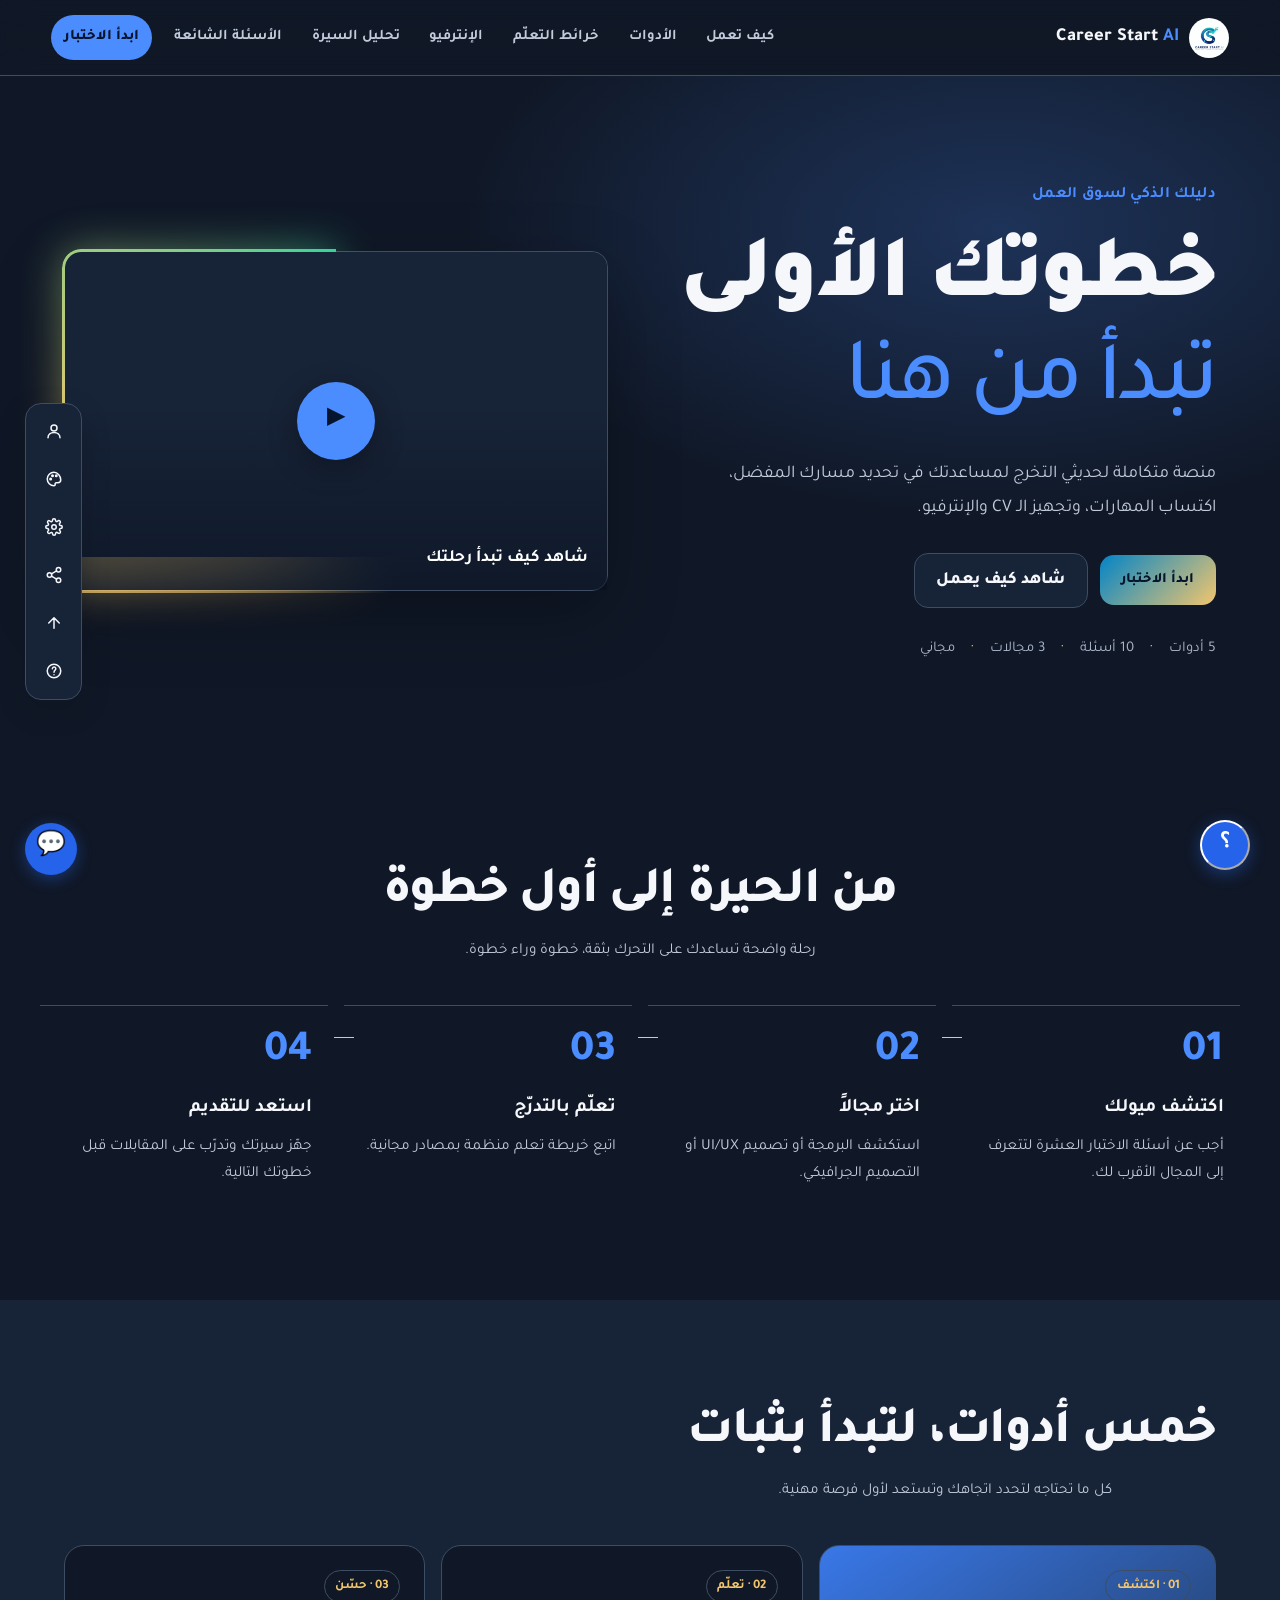
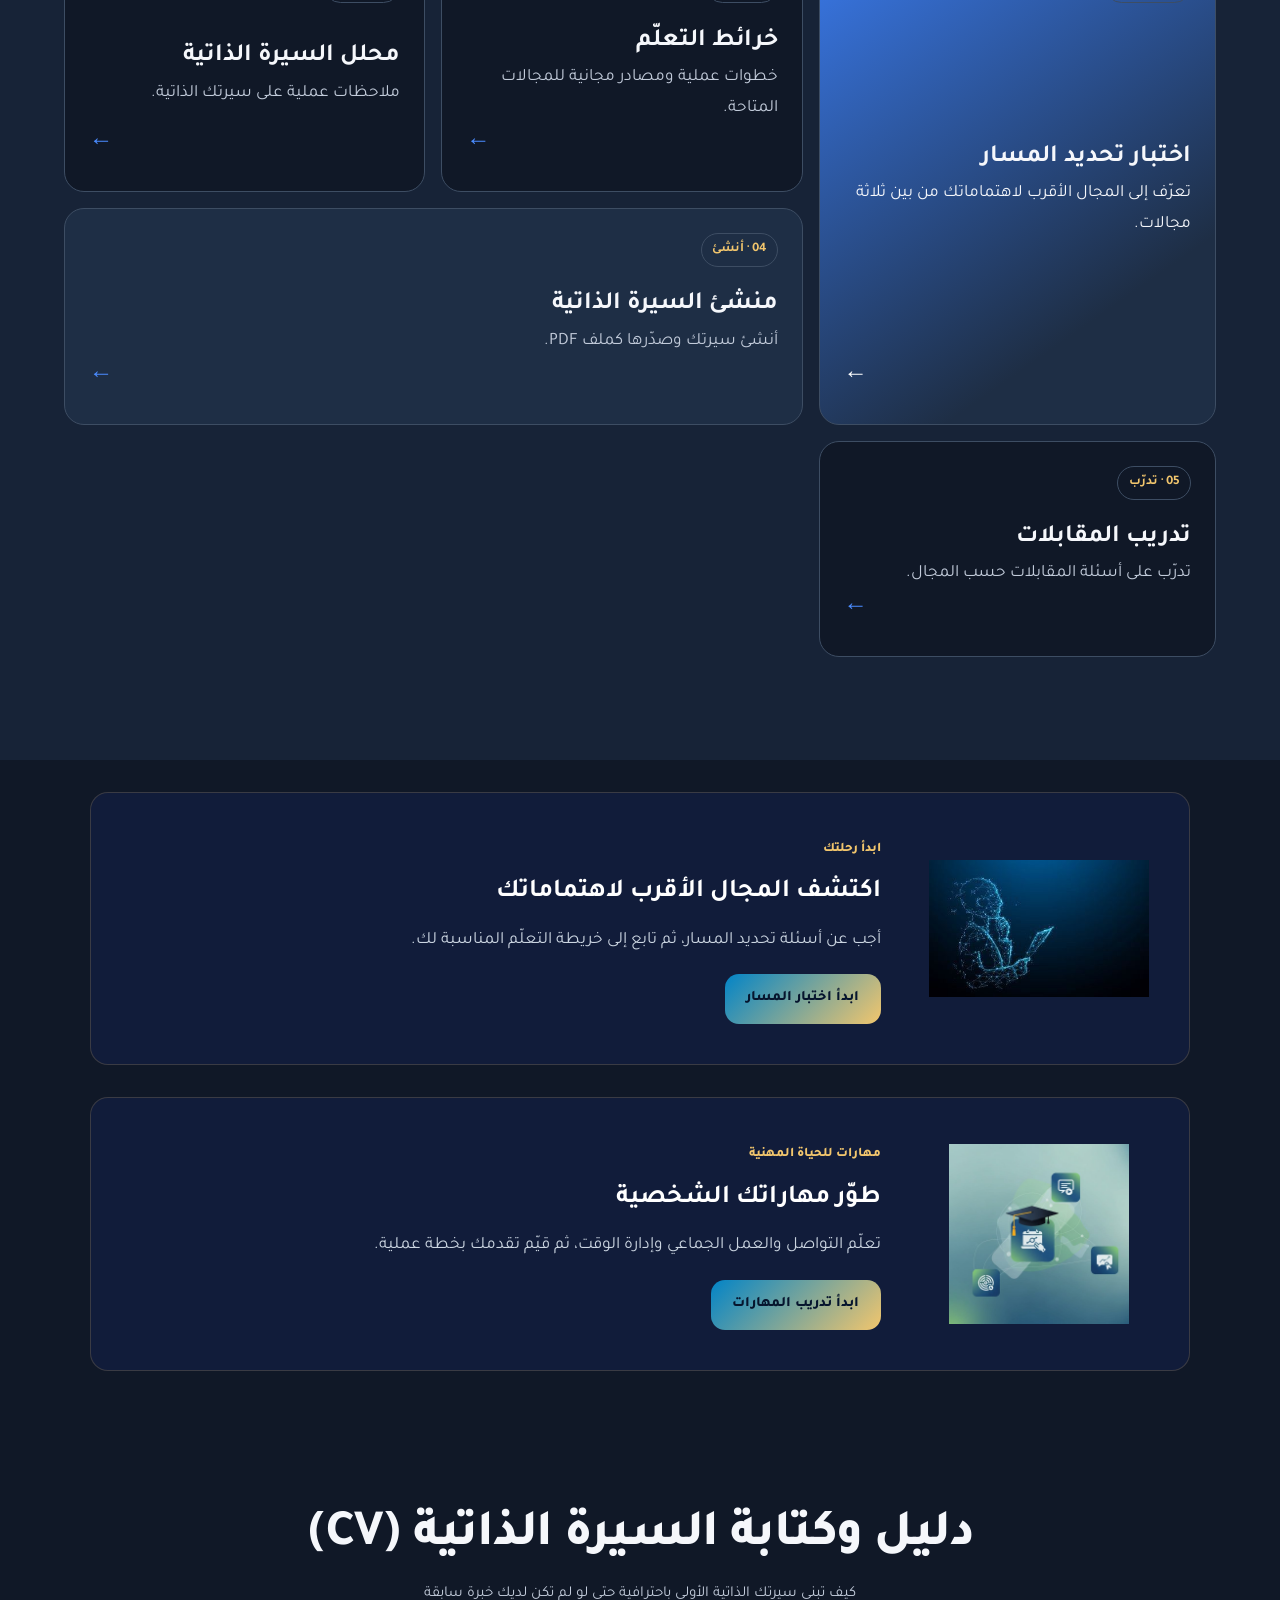
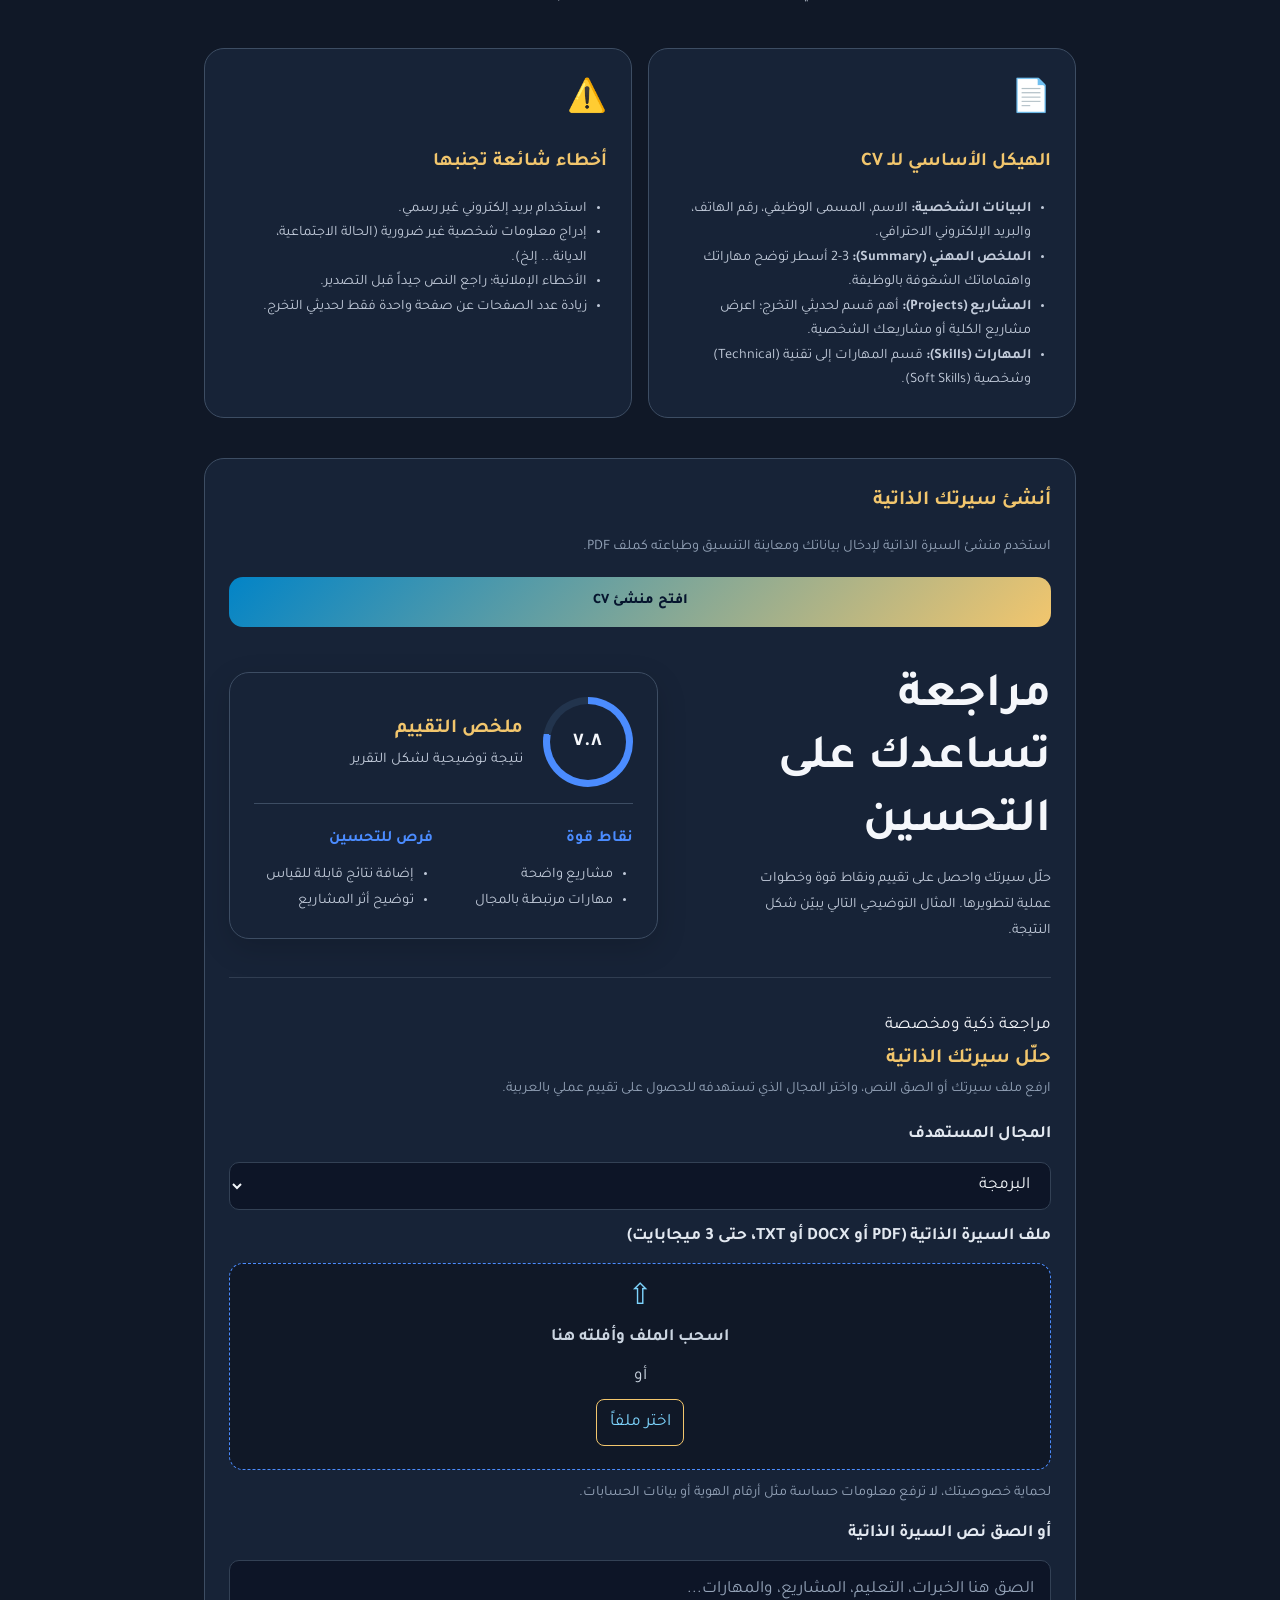
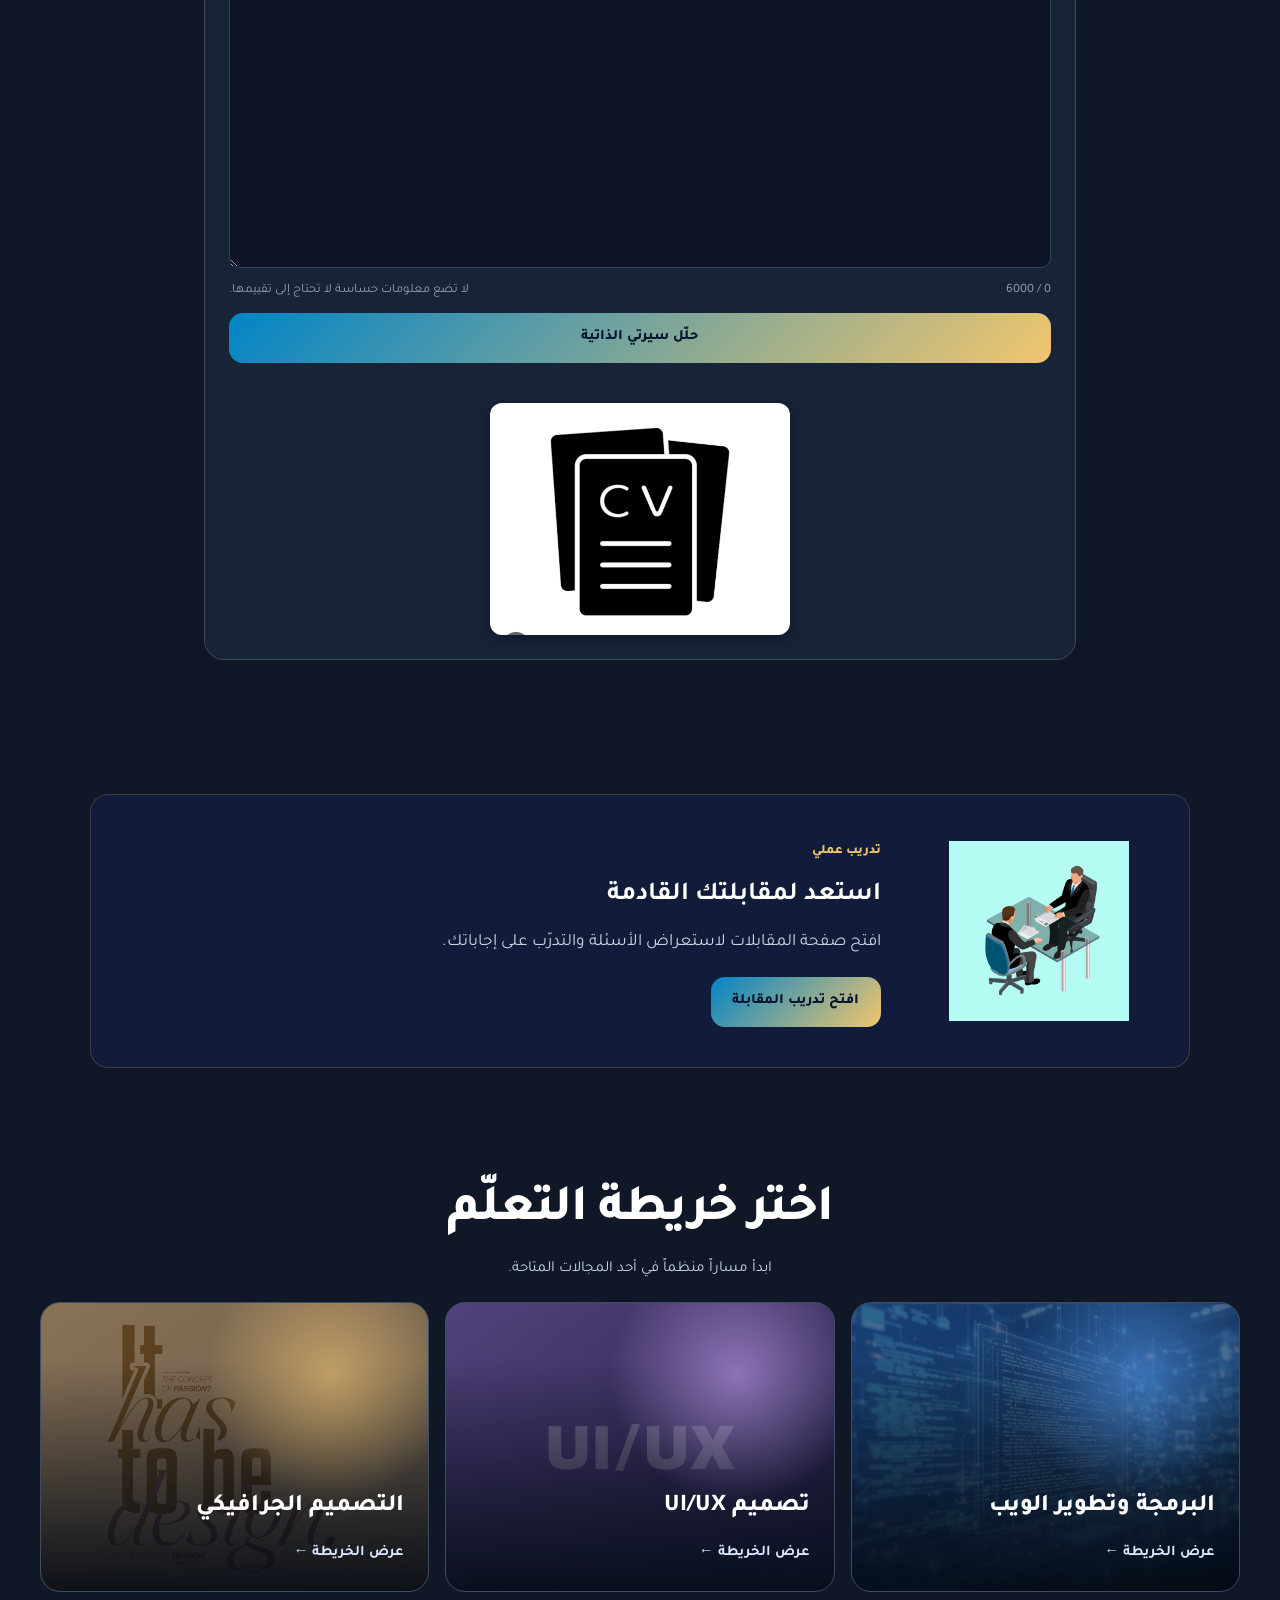
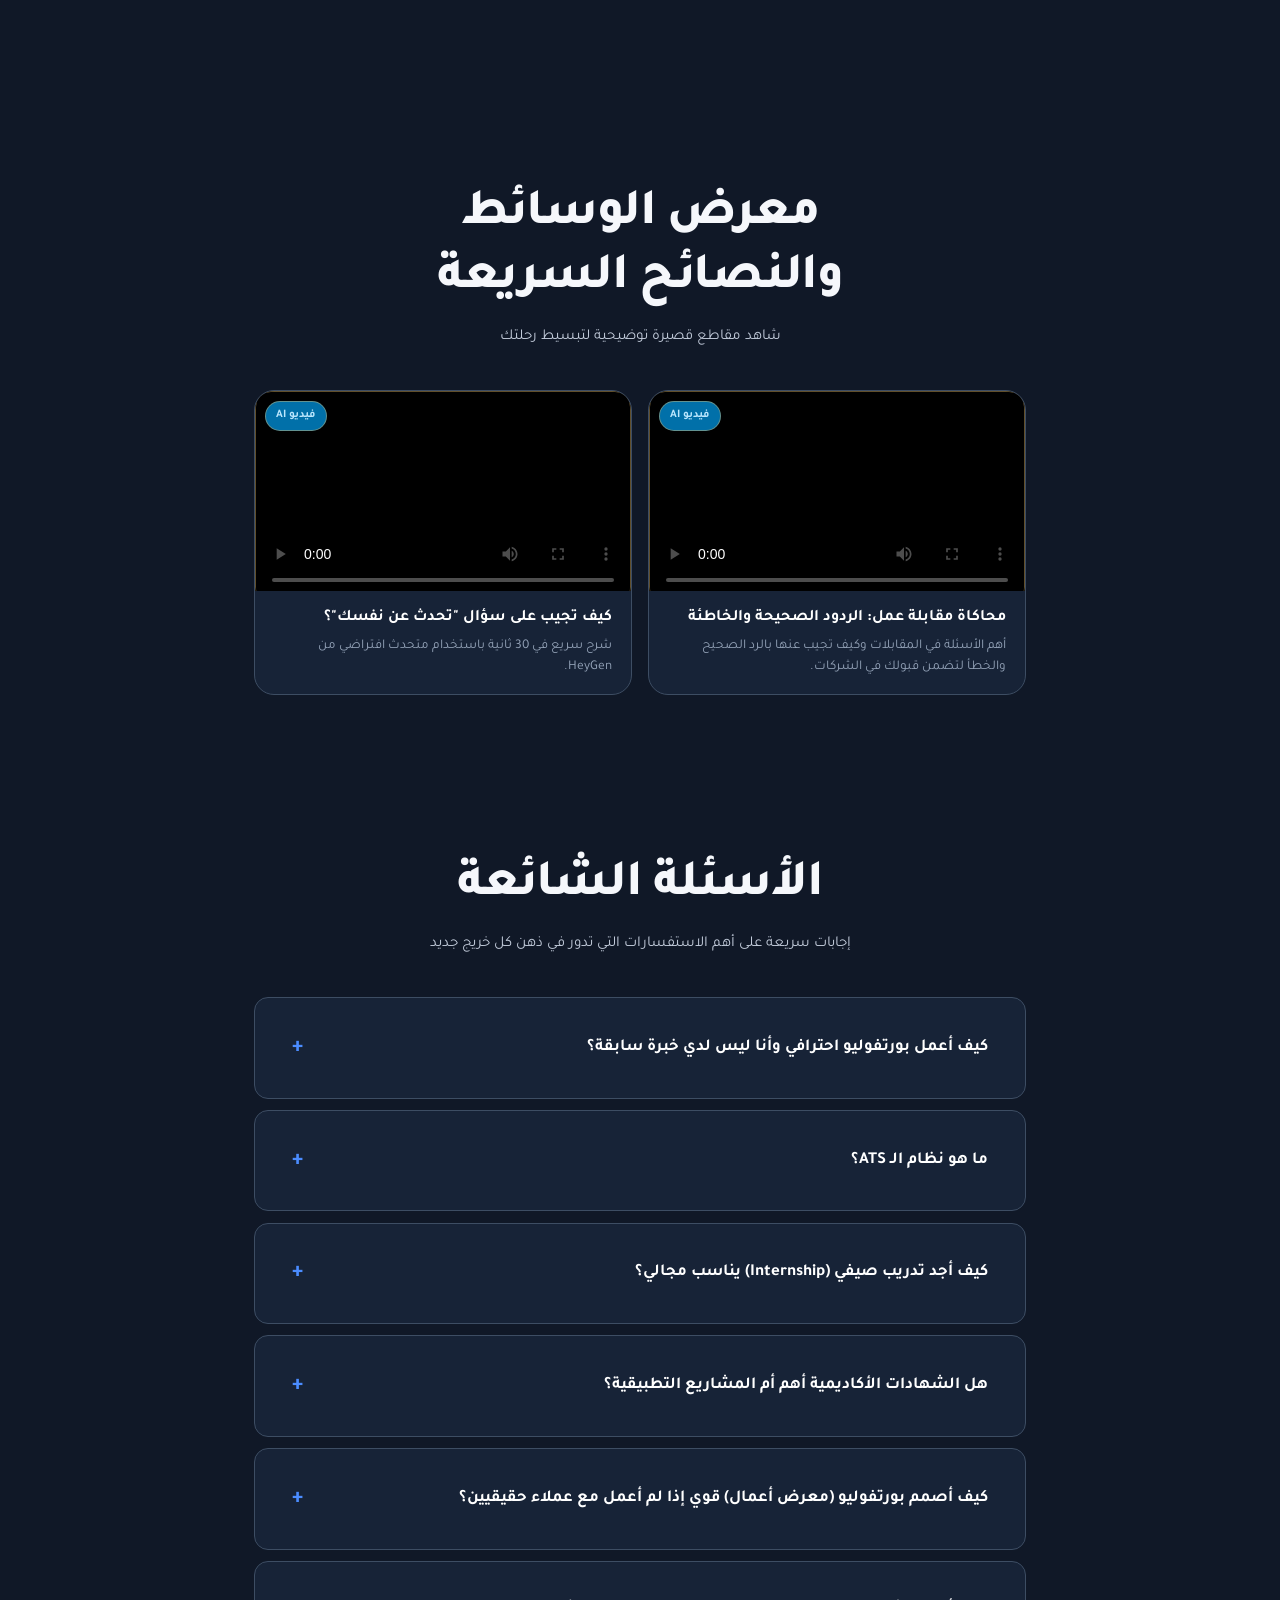
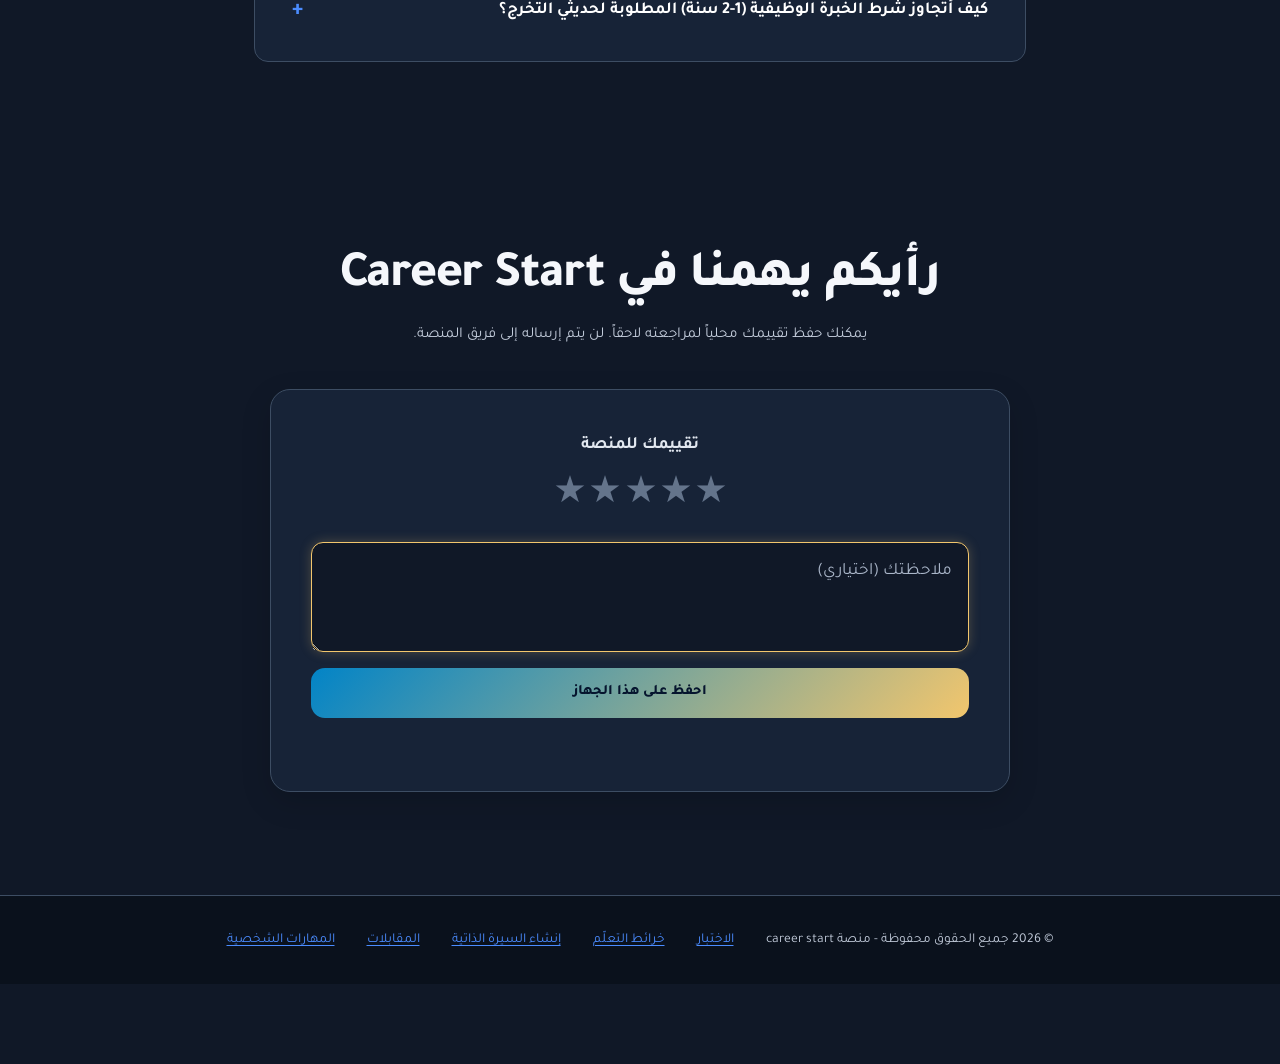
==== commit 09d1bff0: "restored elements" ====
--- a/index.html
+++ b/index.html
@@ -38,6 +38,7 @@
             <a href="#how-it-works">كيف تعمل</a>
             <a href="#tools">الأدوات</a>
             <a href="pages/roadmaps.html">خرائط التعلّم</a>
+            <a href="pages/interview.html">الإنترفيو</a>
             <a href="#cv-analyzer">تحليل السيرة</a>
             <a href="#faq">الأسئلة الشائعة</a>
             <a class="nav-cta" href="pages/quiz.html">ابدأ الاختبار</a>
@@ -60,9 +61,9 @@
                 <h1>خطوتك الأولى<br><strong>تبدأ من هنا</strong></h1>
                 <p>منصة متكاملة لحديثي التخرج لمساعدتك في تحديد مسارك المفضل، اكتساب المهارات، وتجهيز الـ CV والإنترفيو.</p>
                 <div class="hero-actions"><a href="pages/quiz.html" class="btn-primary">ابدأ الاختبار</a><a href="#how-it-works" class="btn-secondary">شاهد كيف يعمل</a></div>
-                <div class="trust-row" aria-label="معلومات عن المنصة"><span>٥ أدوات</span><span>١٠ أسئلة</span><span>٣ مجالات</span><span>مجاني</span></div>
-            </div>
-
+                <div class="trust-row" aria-label="معلومات عن المنصة"><span>5 أدوات</span><span>10  أسئلة</span><span>3 مجالات</span><span>مجاني</span></div>
+            </div>
+            <!-- مكان الفيديو التعريفي -->
             <div class="hero-video">
                 <div class="video-container">
                     <video aria-label="فيديو تعريفي بمنصة Career Start" poster="assets/main-poster.jpg" width="100%" height="360" preload="none" playsinline>
@@ -317,6 +318,30 @@
 <button id="openContactBtn" class="floating-support-btn" type="button" title="حفظ رسالة على هذا الجهاز" aria-label="افتح نموذج حفظ الرسالة على هذا الجهاز">
     💬
 </button>
+
+<!-- زرار من نحن العائم -->
+<button id="aboutUsBtn" class="floating-btn" type="button" title="من نحن" aria-label="من نحن">
+    ؟
+</button>
+
+<!-- النافذة المنبثقة للجملة -->
+<div id="aboutModal" class="floating-modal" style="display: none;">
+    <div class="floating-modal-content">
+        <!-- الشريط العلوي للعنوان وزر الإغلاق -->
+        <div class="modal-nav">
+            <span class="modal-title">من نحن - Career Start</span>
+            <button id="closeModalBtn" class="close-btn">&times;</button>
+        </div>
+        
+        <!-- نص الرسالة بخط أصغر وناعم -->
+        <p class="modal-desc">
+            نحن منصة تكنولوجية تعليمية تهدف إلى مساعدة الطلاب والخريجين على تحديد مسارهم المهني، استكشاف الشغف، بناء CV متكامل مع تحليل نقاط القوة والضعف وما يجب التركيز عليه.
+        </p>
+
+        <!-- التوقيع على الجنب -->
+        <div class="team-signature">Next Station Team</div>
+    </div>
+</div>
 
 <!-- النافذة الصغيرة المنبثقة (Modal) -->
 <div id="contactModal" class="modal-overlay" role="dialog" aria-modal="true" aria-labelledby="contactTitle" aria-hidden="true">
--- a/css/layout.css
+++ b/css/layout.css
@@ -11,7 +11,7 @@
     position: sticky;
     top: 0;
     z-index: 1000;
-    border-bottom: 1px solid rgba(255, 255, 255, 0.08);
+    border-bottom: 2px solid rgba(250, 248, 248, 0.08);
 }
 
 .logo {
@@ -281,7 +281,88 @@
     background-color: var(--btn-hover);
     box-shadow: 0 6px 20px color-mix(in srgb, var(--btn) 60%, transparent);
 }
-
+/* الخلفية الشفافة */
+.floating-modal {
+    position: fixed !important;
+    inset: 0 !important;
+    width: 100vw !important;
+    height: 100vh !important;
+    background: rgba(0, 0, 0, 0.5) !important;
+    backdrop-filter: blur(4px) !important;
+    z-index: 9999999 !important;
+    display: none;
+}
+
+/* المربع الرئيسي للنافذة */
+.floating-modal-content {
+    position: fixed !important;
+    bottom: 110px !important;
+    right: 25px !important;
+    width: 380px !important;
+    /* خلفية المستطيل تتغير حسب ثيم الموقع أوتوماتيك */
+    background: var(--surface, #111827) !important; 
+    color: var(--text, #f3f4f6) !important;
+    /* الإطار الخارجي بياخد لون الثيم النشط بدرجة شفافة شيك جداً */
+    border: 1px solid color-mix(in srgb, var(--brand, #4b8cff) 40%, transparent) !important;
+    border-radius: 16px !important;
+    padding: 0 !important;
+    box-shadow: 0 20px 40px rgba(0, 0, 0, 0.75) !important;
+    direction: rtl !important;
+    z-index: 10000000 !important;
+    overflow: hidden !important;
+}
+
+/* الشريط العلوي الشيك (Nav) للعنوان وزر الـ X */
+.modal-nav {
+    display: flex !important;
+    align-items: center !important;
+    justify-content: space-between !important;
+    background: rgba(255, 255, 255, 0.04) !important;
+    border-bottom: 1px solid rgba(255, 255, 255, 0.08) !important;
+    padding: 12px 18px !important;
+}
+
+/* العنوان بياخد لون الثيم النشط في الموقع تلقائياً */
+.modal-title {
+    font-size: 1.1rem !important;
+    font-weight: 800 !important;
+    color: var(--brand, #4b8cff) !important; /* بيتغير مع ثيم الموقع أوتوماتيك */
+}
+
+/* زر الـ X (بتحكم في مكانه هنا، لو عايزاه يمين أو شمال جوه الشريط) */
+.close-btn {
+    position: static !important;
+    background: none !important;
+    border: none !important;
+    color: #9ca3af !important;
+    font-size: 1.4rem !important;
+    cursor: pointer !important;
+    line-height: 1 !important;
+    padding: 0 !important;
+}
+
+.close-btn:hover {
+    color: #ffffff !important;
+}
+
+.modal-desc {
+    font-size: 0.85rem !important;
+    line-height: 1.8 !important;
+    color: #d1d5db !important;
+    margin: 0 !important;
+    padding: 16px 20px 10px 20px !important;
+    text-align: right !important;
+}
+
+/* اسم التيم على جنب زي التوقيع */
+.team-signature {
+    text-align: left !important;
+    font-size: 0.8rem !important;
+    font-weight: 600 !important;
+    color: #9ca3af !important;
+    padding: 0 20px 16px 20px !important;
+    letter-spacing: 0.3px !important;
+}
 /* خلفية النافذة المنبثقة */
 .modal-overlay {
     display: none;
@@ -639,9 +720,68 @@
 .t-9 { top: 25%; left: 45%; width: 85px; height: 85px; transform: rotate(35deg); }
 .t-10 { bottom: 35%; right: 40%; width: 110px; height: 110px; transform: rotate(-15deg); }
 
-/* المحتوى فوق المثلثات */
+
 .hero-text,
 .hero-video {
     position: relative;
     z-index: 2;
 }
+
+
+
+@property --fm-angle {
+    syntax: '<angle>';
+    initial-value: 0deg;
+    inherits: false;
+}
+
+.hero-video .video-container {
+    position: relative;
+    overflow: visible;
+    border-radius: 16px;
+    isolation: isolate;
+}
+.hero-video .video-container video { border-radius: 16px; }
+
+
+.hero-video .video-container::before {
+    content: "";
+    position: absolute;
+    inset: -3px;
+    padding: 3px;
+    border-radius: 19px;
+    background: conic-gradient(from var(--fm-angle), transparent 0 45%, var(--accent) 72%, var(--accent-2) 100%);
+    -webkit-mask: linear-gradient(#000 0 0) content-box, linear-gradient(#000 0 0);
+    -webkit-mask-composite: xor;
+    mask: linear-gradient(#000 0 0) content-box, linear-gradient(#000 0 0);
+    mask-composite: exclude;
+    animation: fmSpin 5s linear infinite;
+    pointer-events: none;
+    z-index: 2;
+}
+
+
+.hero-video .video-container::after {
+    content: "";
+    position: absolute;
+    inset: -3px;
+    border-radius: 19px;
+    background: conic-gradient(from var(--fm-angle), transparent 0 45%, var(--accent) 72%, var(--accent-2) 100%);
+    filter: blur(20px);         /* انتشار التوهج */
+    opacity: .5;                /* قوة التوهج */
+    animation: fmSpin 5s linear infinite;
+    pointer-events: none;
+    z-index: -1;
+}
+
+@keyframes fmSpin { to { --fm-angle: 360deg; } }
+
+
+.fm-plain .hero-video .video-container::after { display: none; }
+.fm-plain .hero-video .video-container::before { animation: none; }
+
+
+@media (prefers-reduced-motion: reduce) {
+    .hero-video .video-container::before,
+    .hero-video .video-container::after { animation: none; }
+}
--- a/css/redesign.css
+++ b/css/redesign.css
@@ -40,7 +40,7 @@
 .trust-row span+span::before { content:'·'; color:var(--accent); margin-inline-end:1rem }
 .hero-video { min-width:0; width:100% }
 .video-container { position:relative; aspect-ratio:16/10; overflow:hidden; border:1px solid var(--line); border-radius:var(--radius-lg); background:var(--surface); box-shadow:var(--shadow) }
-.video-container video { width:100%; height:100%; aspect-ratio:auto!important; object-fit:cover; border:0!important; border-radius:0; box-shadow:none!important; background:var(--surface) }
+.video-container video { width:100%; height:100%; aspect-ratio:auto; object-fit:cover; border:0!important; border-radius:0; box-shadow:none!important; background:var(--surface) }
 .video-play { position:absolute; inset:0; display:grid; place-items:center; border:0; background:linear-gradient(0deg,var(--overlay-video),transparent 55%); color:var(--text); cursor:pointer }
 .video-play span { display:grid; place-items:center; width:78px;height:78px;border-radius:50%;background:var(--brand);color:var(--brand-ink);box-shadow:0 8px 30px var(--shadow-color);font-size:1.5rem }
 .video-caption { position:absolute; inset-inline-start:1.2rem; inset-block-end:1rem; color:white; font-weight:700; pointer-events:none }
@@ -148,7 +148,8 @@
 label { color:var(--text); font-weight:700 }
 footer { display:flex; justify-content:center; align-items:center; flex-wrap:wrap; gap:1rem 2rem; padding:2rem max(4vw,calc((100vw - var(--page-width))/2)); border-top:1px solid var(--line); background:var(--bg-deep); color:var(--text-muted) }
 footer p { margin:0 }
-.floating-support-btn,.floating-btn,#floatingModal { display:none!important }
+#floatingChatBtn, #floatingModal {display: block !important;}
+#floatingModal[style*="display: none"] {display: none !important;}
 .cv-section > .section-title { padding-top:0 }
 .cv-cards-grid { display:grid; grid-template-columns:repeat(2,1fr); gap:1rem }
 .cv-card,.cv-ai-box,.media-card { border:1px solid var(--line); border-radius:var(--radius-md); background:var(--surface); padding:1.5rem; color:var(--text) }
@@ -179,6 +180,12 @@
 .ts-wrap { display:none!important }
 .reveal { opacity:0; transform:translateY(14px); transition:opacity .5s var(--ease),transform .5s var(--ease) }
 .reveal.is-visible { opacity:1; transform:none }
+.fm-bar {
+    flex-direction: column !important;
+    width: auto !important;
+    bottom: 200px !important;
+    left: 25px !important;
+}
 @media(max-width:900px) { .hero-section { grid-template-columns:1fr; min-height:auto; padding-block:4rem; gap:2rem }.hero-text { max-width:780px }.hero-video { max-width:800px }.tool-bento { grid-template-columns:1fr 1fr;grid-template-rows:auto }.tool-card:first-child { grid-row:auto;min-height:290px }.tool-card:nth-child(4) { grid-column:auto }.analyzer-section { grid-template-columns:1fr }.field-map-card { min-height:250px } }
 @media(max-width:720px) { .navbar,.topbar { min-height:68px;padding:.55rem 1rem }.nav-toggle { display:inline-grid;place-items:center }.navbar nav,.topbar nav { display:none;position:fixed;inset:68px 0 auto;max-height:calc(100svh - 68px);overflow:auto;padding:1rem;background:var(--bg);border-bottom:1px solid var(--line);box-shadow:var(--shadow);flex-direction:column;align-items:stretch;gap:.25rem }.navbar nav.is-open,.topbar nav.is-open { display:flex }.navbar nav a,.topbar nav a { min-height:48px;display:flex;align-items:center;border-radius:10px }.hero-section { padding:3.2rem 1.25rem 2.5rem }.hero-text h1 { font-size:clamp(3rem,14vw,4.6rem) }.hero-actions { align-items:stretch;flex-direction:column }.hero-actions a { width:100% }.trust-row { gap:.25rem .55rem;font-size:.85rem }.trust-row span+span::before { margin-inline-end:.55rem }.video-container { border-radius:20px }.how-steps { grid-template-columns:1fr 1fr;gap:.5rem }.how-step { padding:1rem .7rem }.how-step::after { display:none }.tool-bento { grid-template-columns:1fr }.tool-card:first-child { min-height:230px }.tool-card:nth-child(4) { grid-column:auto }.field-map-grid,.cv-cards-grid { grid-template-columns:1fr }.field-map-card { min-height:230px }.demo-result-columns { grid-template-columns:1fr }.main > section,.section-container,.cv-section,.field-map-section,.media-gallery-section,.faq-section { width:min(var(--page-width),calc(100% - 1.5rem)) }.fm-bar { inset-inline-end:.75rem!important;inset-block-end:.75rem!important }.fm-panel { inset-inline-end:.75rem!important;inset-block-end:4.8rem!important } }
 @media(prefers-reduced-motion:reduce) { *,*::before,*::after { scroll-behavior:auto!important;animation-duration:.01ms!important;animation-iteration-count:1!important;transition-duration:.01ms!important }.reveal { opacity:1;transform:none } }
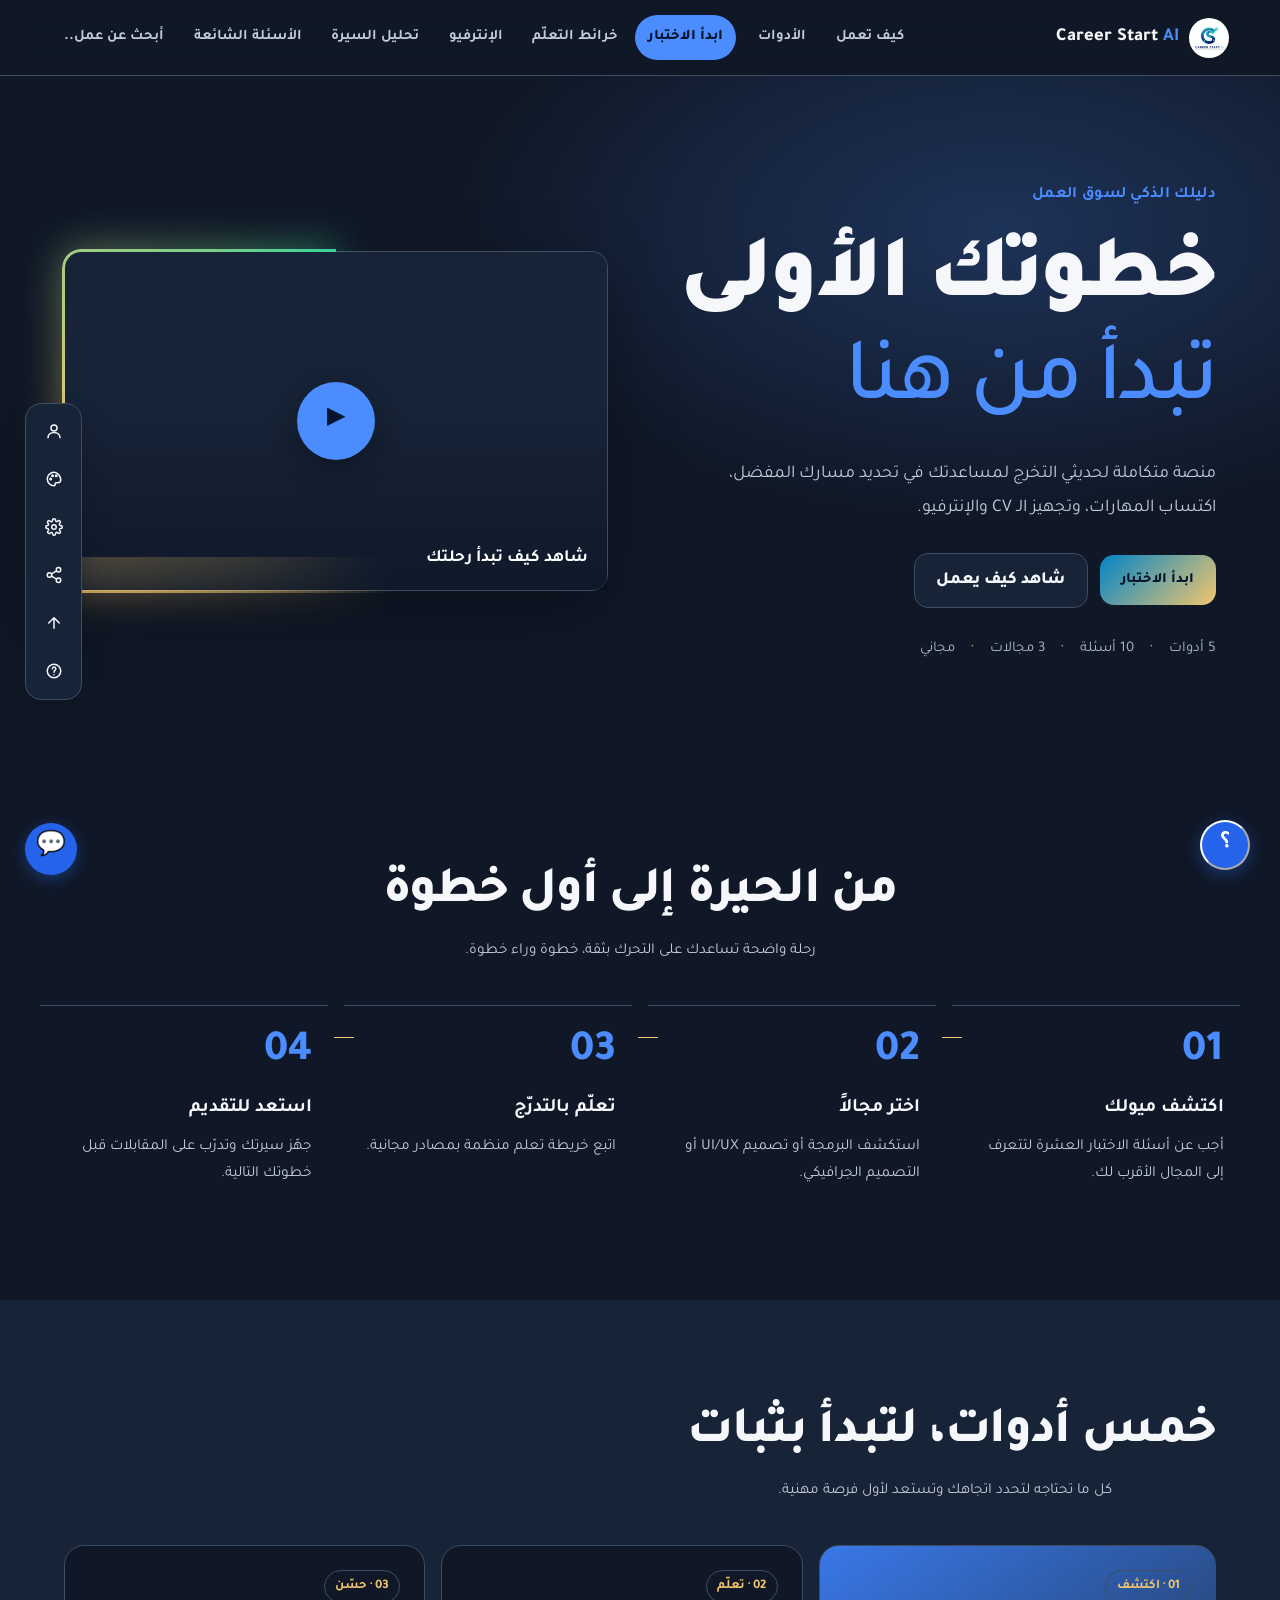
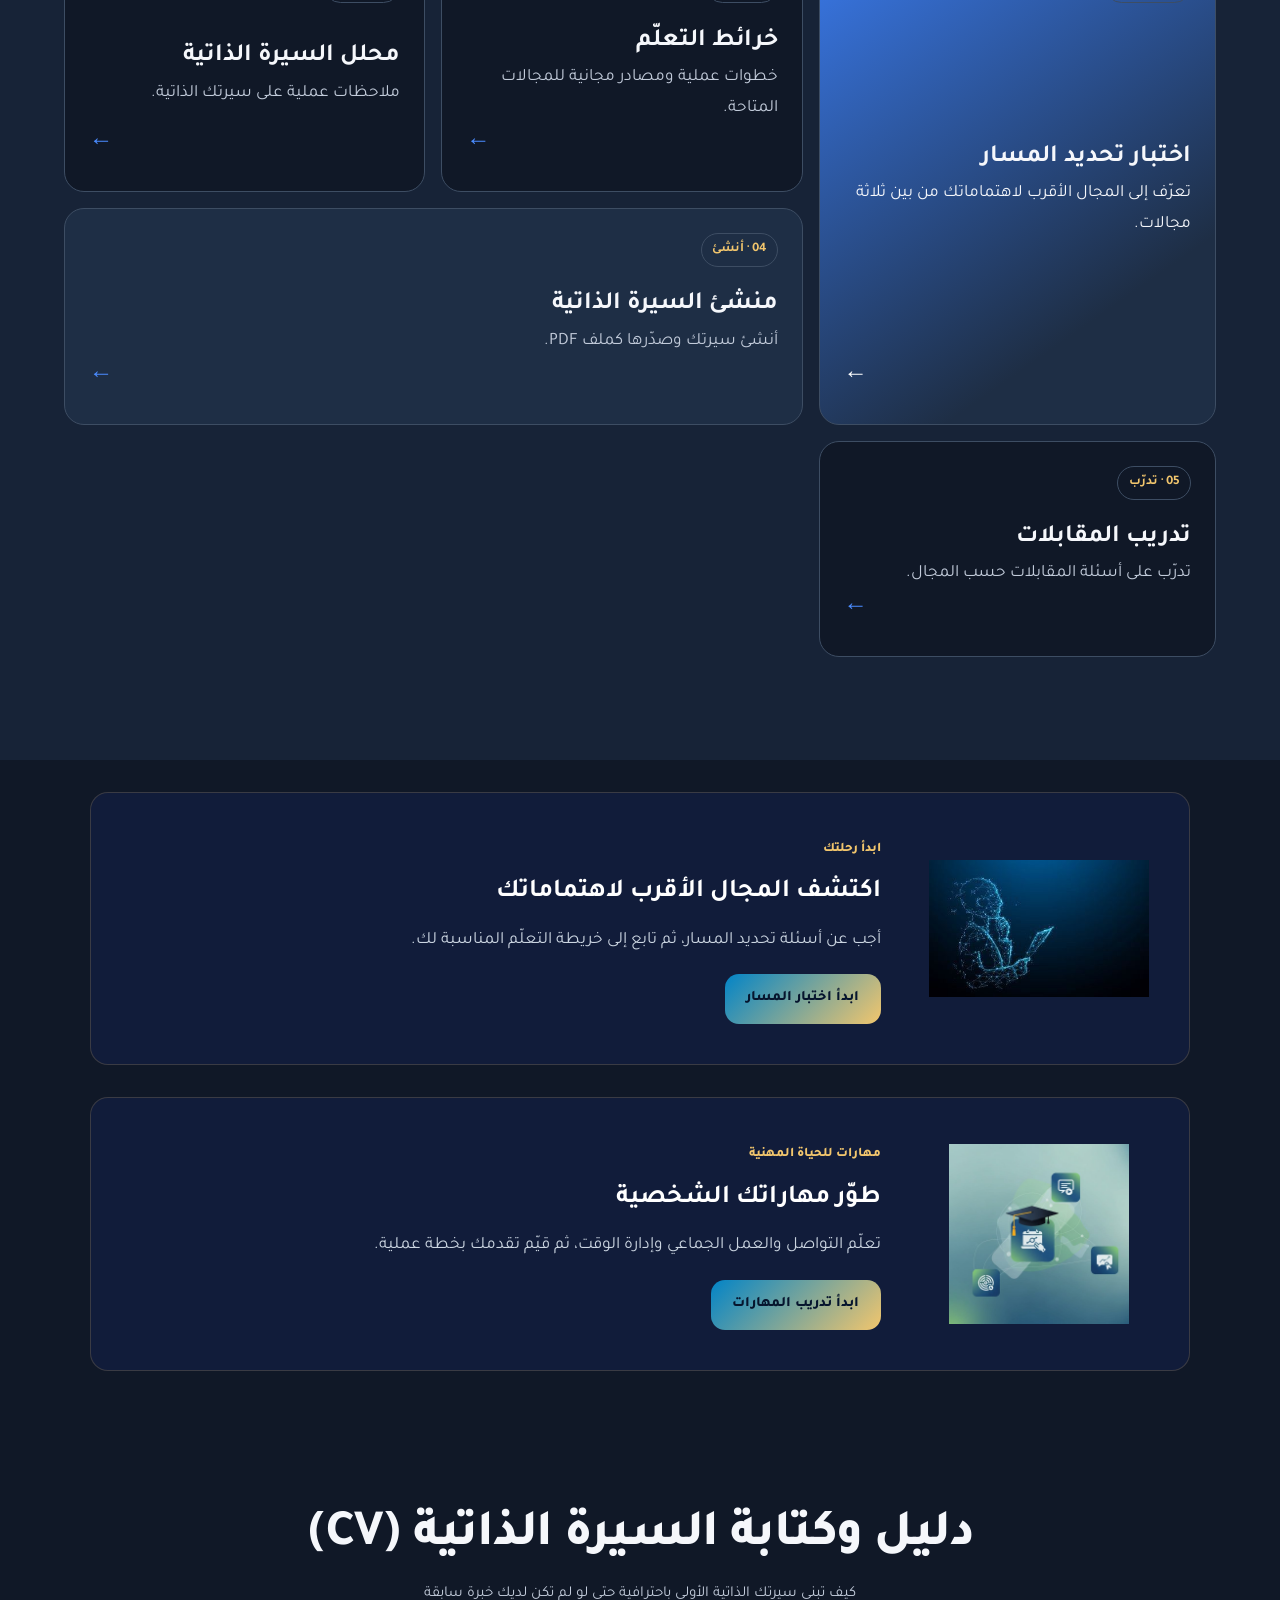
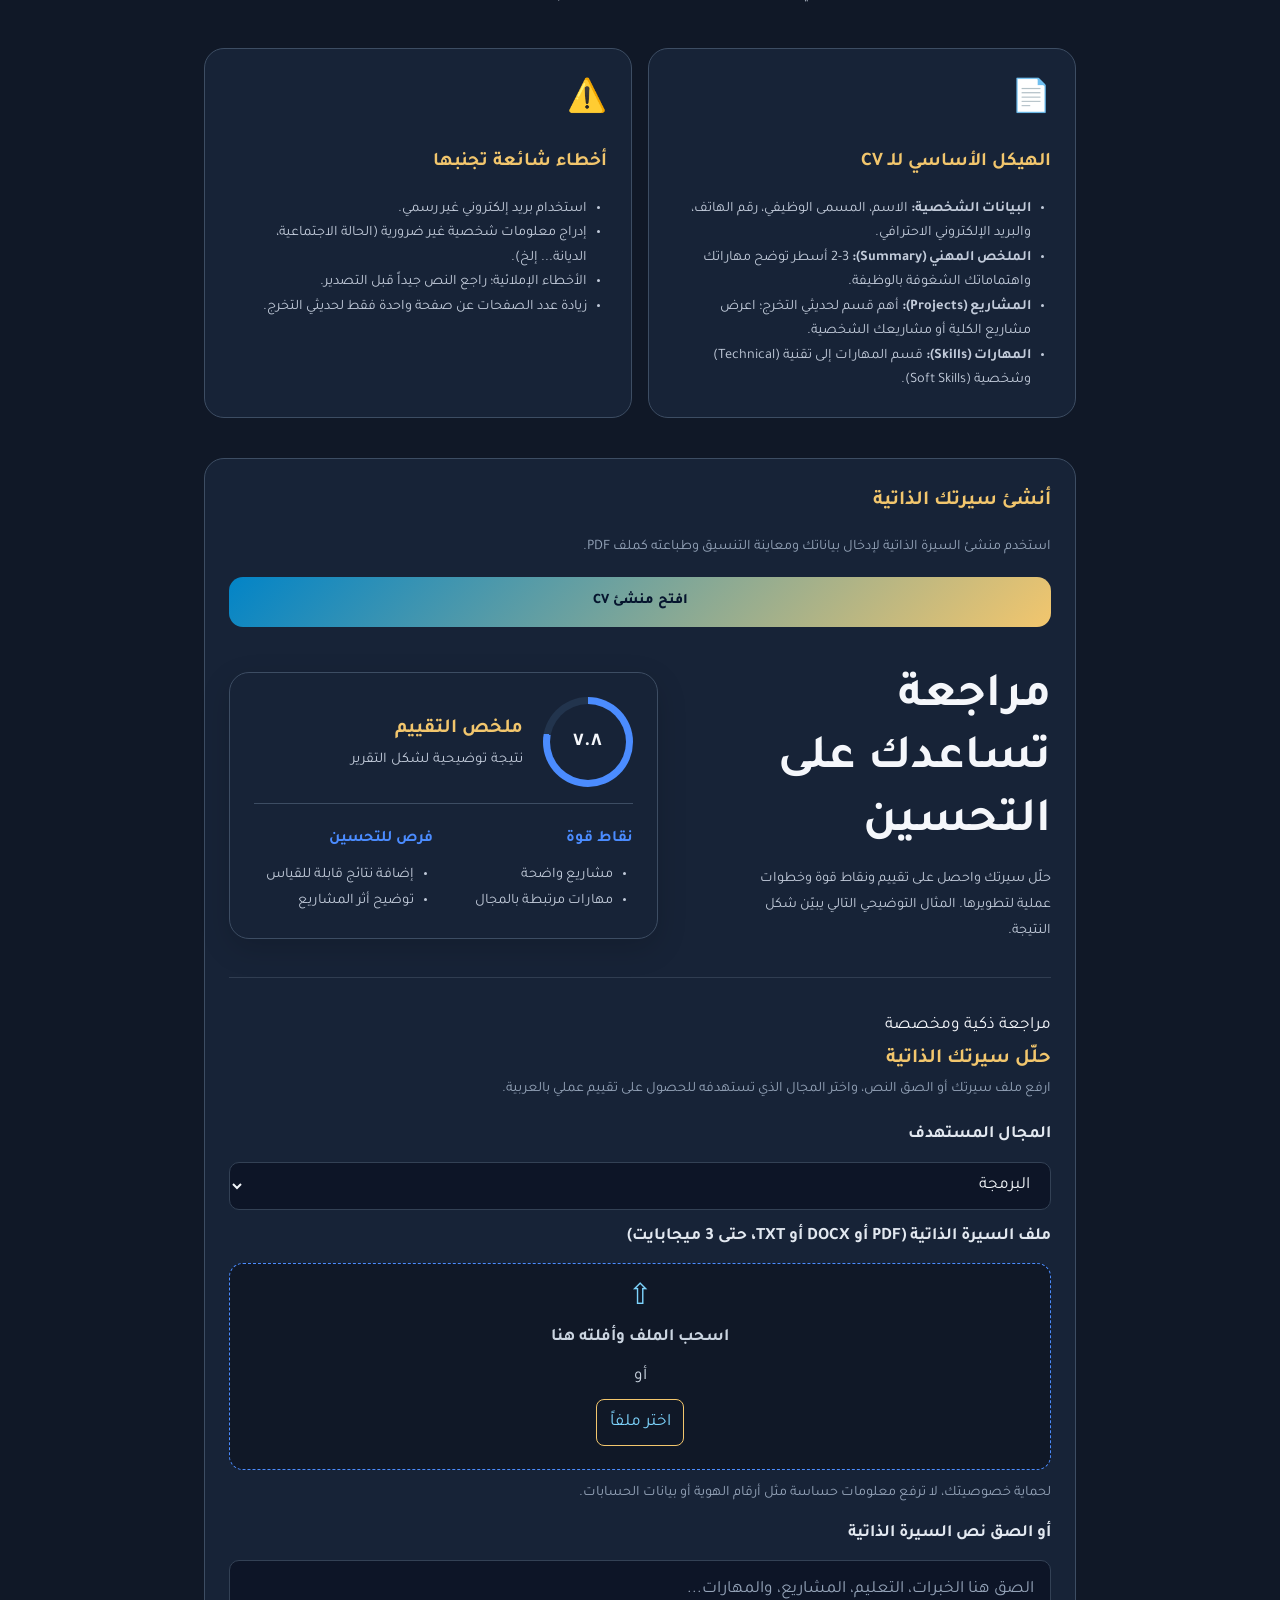
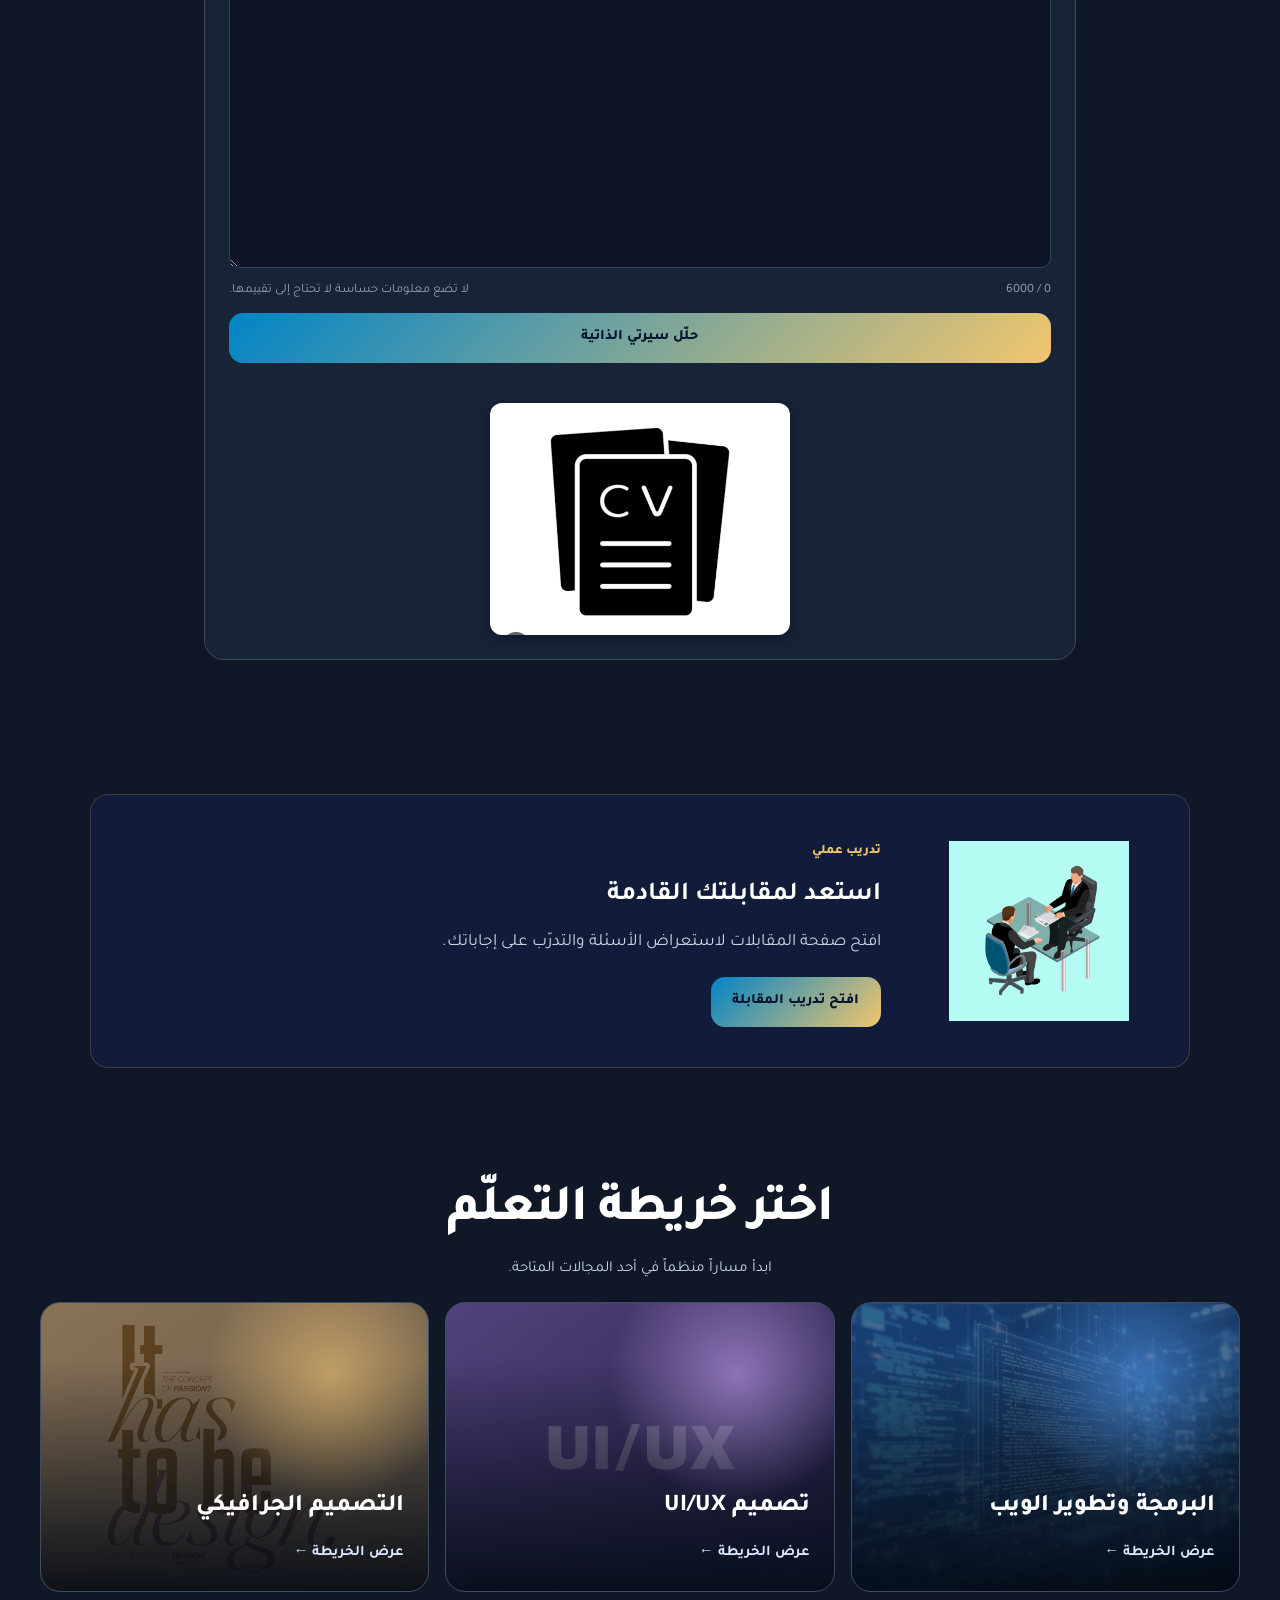
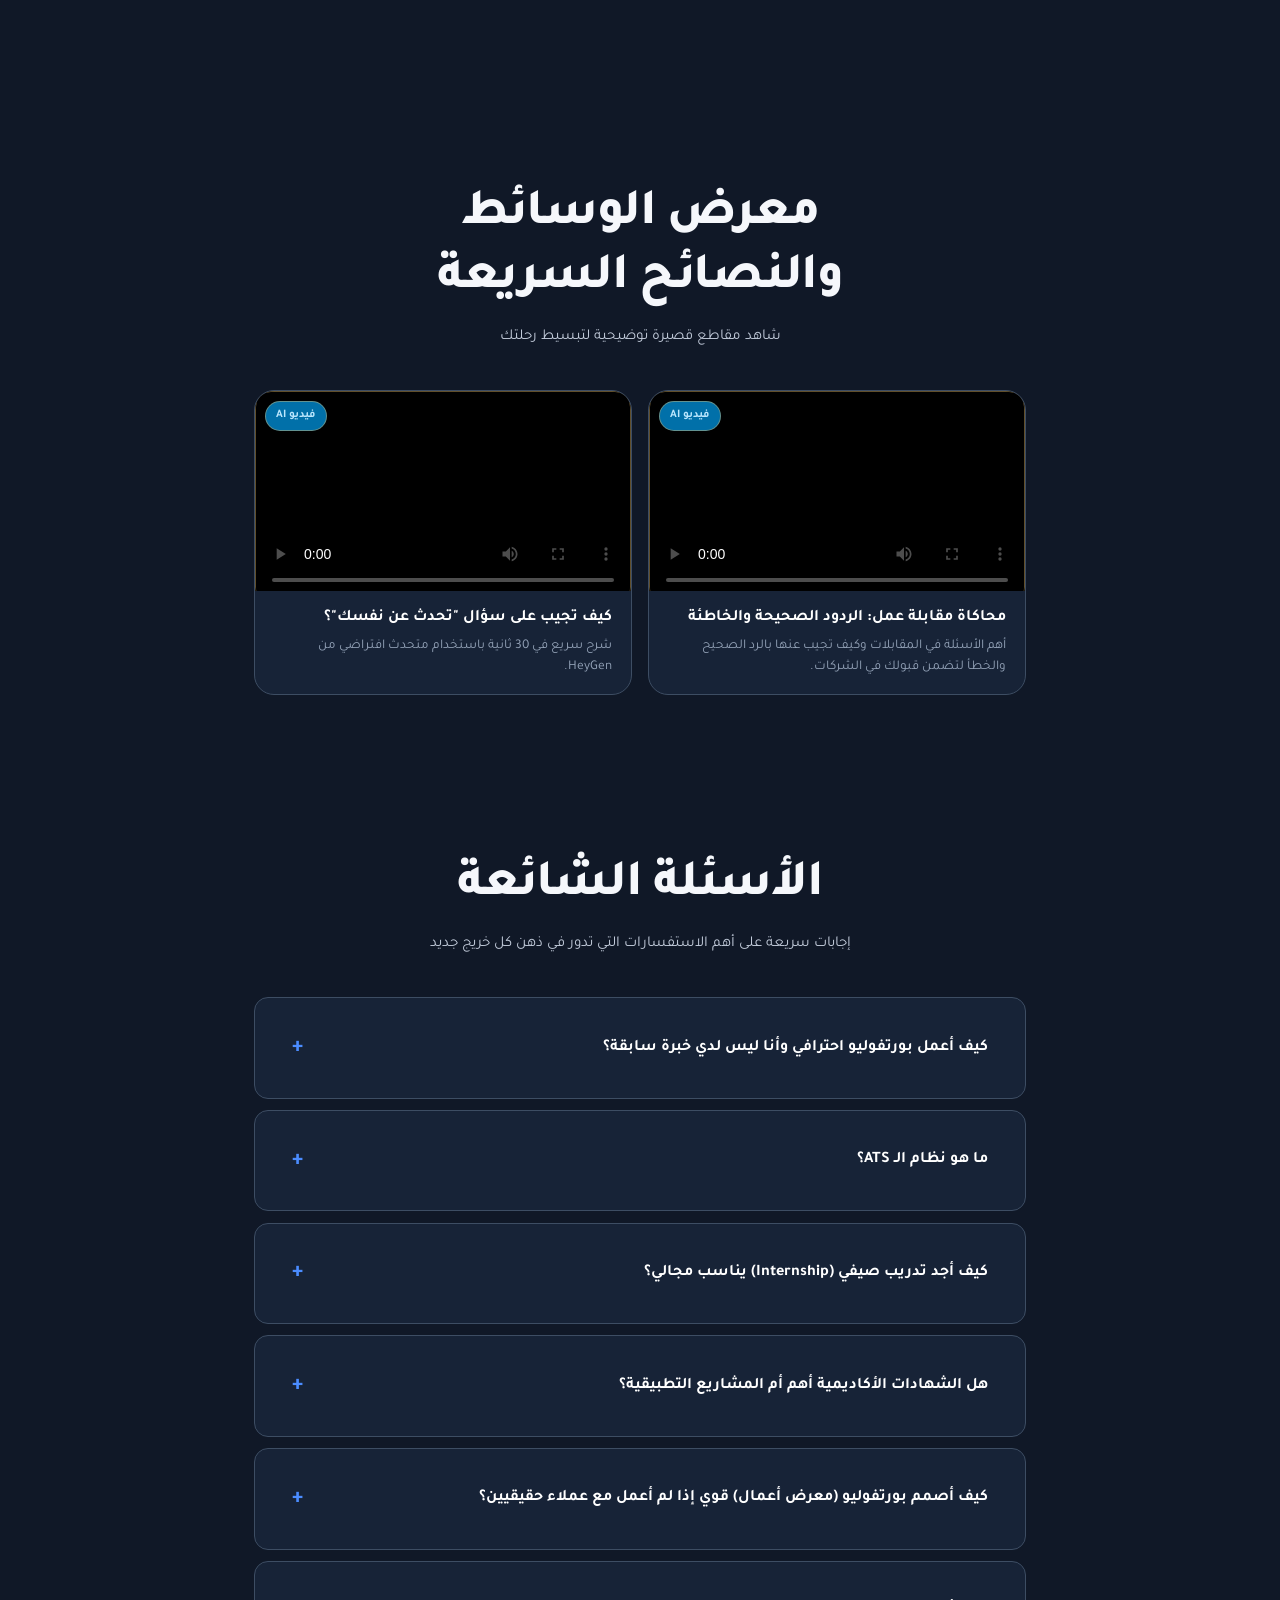
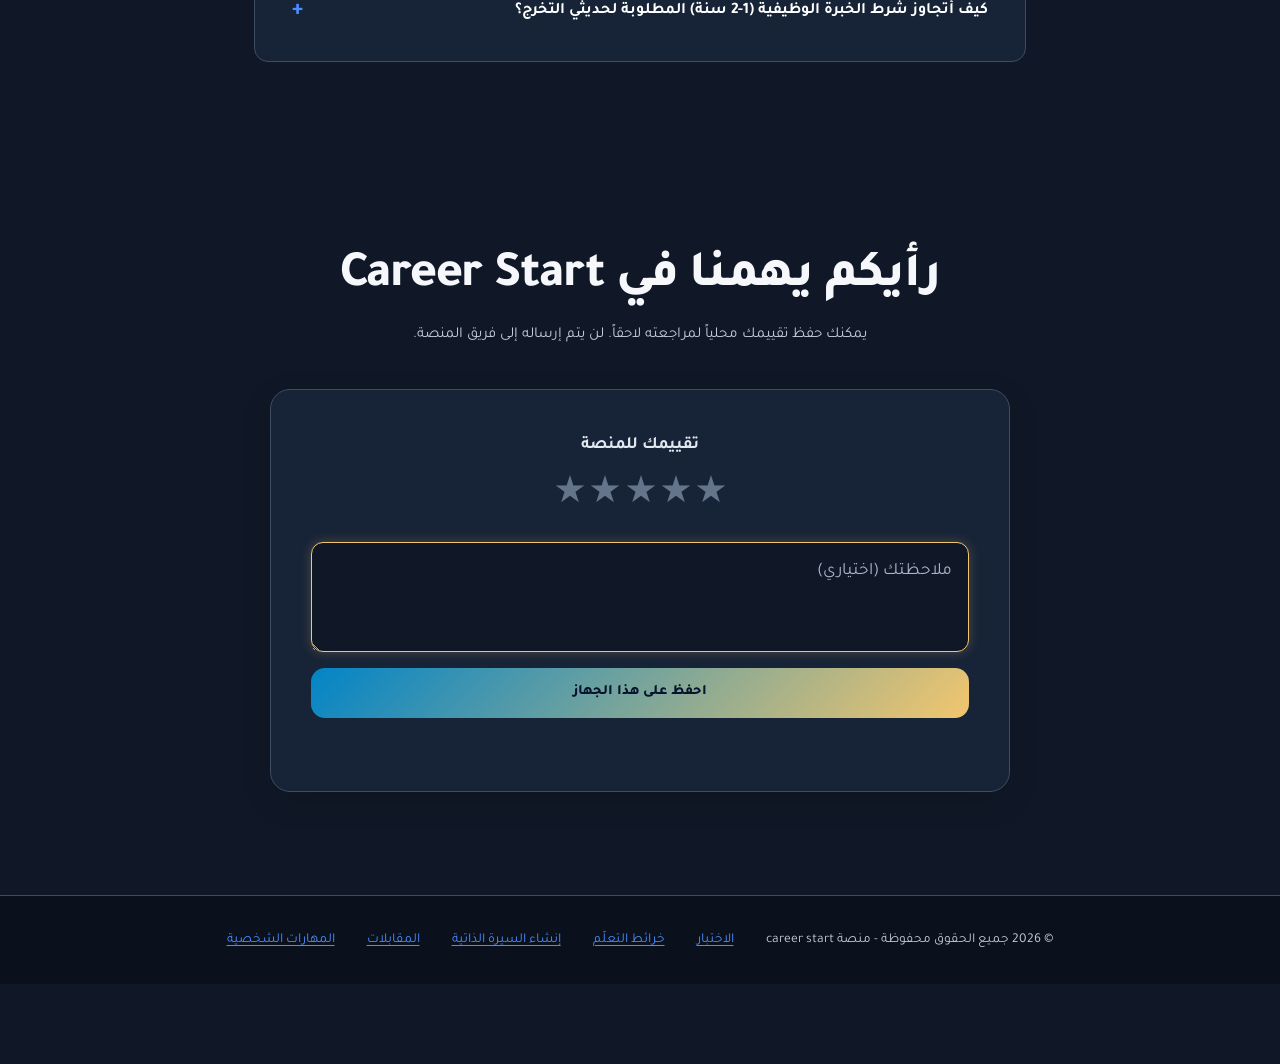
==== commit 227f7c1e: "fix: finalize personalized recommendations updates" ====
--- a/index.html
+++ b/index.html
@@ -37,11 +37,12 @@
         <nav id="main-navigation" aria-label="التنقل الرئيسي">
             <a href="#how-it-works">كيف تعمل</a>
             <a href="#tools">الأدوات</a>
+            <a class="nav-cta" href="pages/quiz.html">ابدأ الاختبار</a>
             <a href="pages/roadmaps.html">خرائط التعلّم</a>
             <a href="pages/interview.html">الإنترفيو</a>
             <a href="#cv-analyzer">تحليل السيرة</a>
             <a href="#faq">الأسئلة الشائعة</a>
-            <a class="nav-cta" href="pages/quiz.html">ابدأ الاختبار</a>
+            <a href="pages/find-job.html">أبحث عن عمل..</a>
         </nav>
     </header>
         <!-- الشريط الأيقونات الجانبي (Floating Sidebar) -->
--- a/css/quiz.css
+++ b/css/quiz.css
@@ -86,23 +86,7 @@
     box-shadow: 0 10px 20px color-mix(in srgb, var(--btn) 40%, transparent);
 }
 
-/* 4. كارت النتيجة */
-.results-container {
-    margin-top: 1.8rem;
-    background-color: #ffffff;
-    border-radius: 12px;
-    padding: 2rem;
-    box-shadow: 0 10px 30px rgba(0, 0, 0, 0.15);
-    border-top: 4px solid var(--btn);
-    color: #1e293b;
-}
 
-.results-container h3 {
-    color: var(--panel);
-    font-size: 1.3rem;
-    font-weight: 800;
-    margin-bottom: 1rem;
-}
 
 .quiz-main { width: min(100% - 2rem, 760px); margin: 3rem auto 4rem; }
 .quiz-card { padding: clamp(1.25rem, 5vw, 2.5rem); border: 1px solid rgba(148,163,184,.2); border-radius: 20px; background: color-mix(in srgb, var(--card-alt) 94%, transparent); box-shadow: 0 24px 70px rgba(0,0,0,.28); }
--- a/css/interview.css
+++ b/css/interview.css
@@ -119,4 +119,13 @@
     margin-top: 0.8rem;
     padding-top: 0.8rem;
     border-top: 1px solid rgba(255, 255, 255, 0.08);
+}
+.faq-card summary {
+  font-size: 16px; /* حجم خط السؤال */
+  font-weight: bold;
+}
+
+.faq-card p {
+  font-size: 16px; /* حجم خط الإجابة */
+  line-height: 1.6;
 }
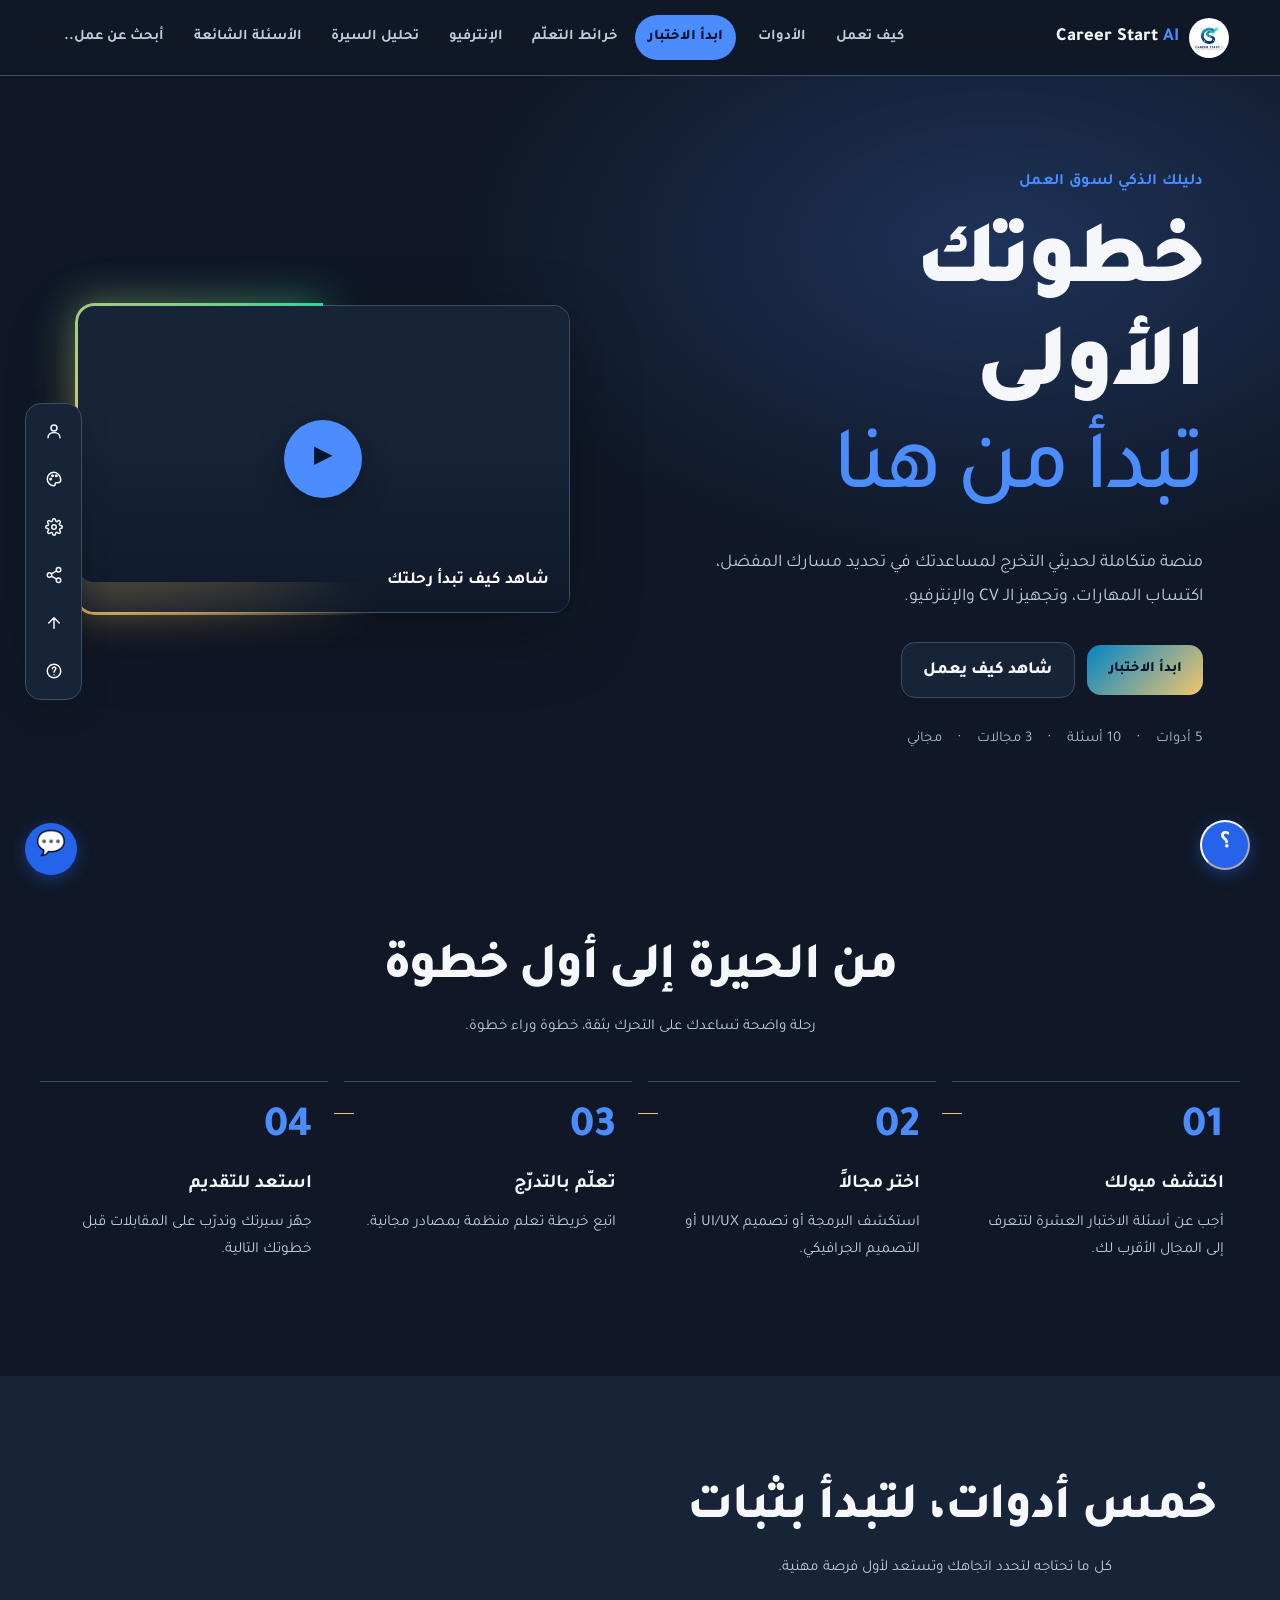
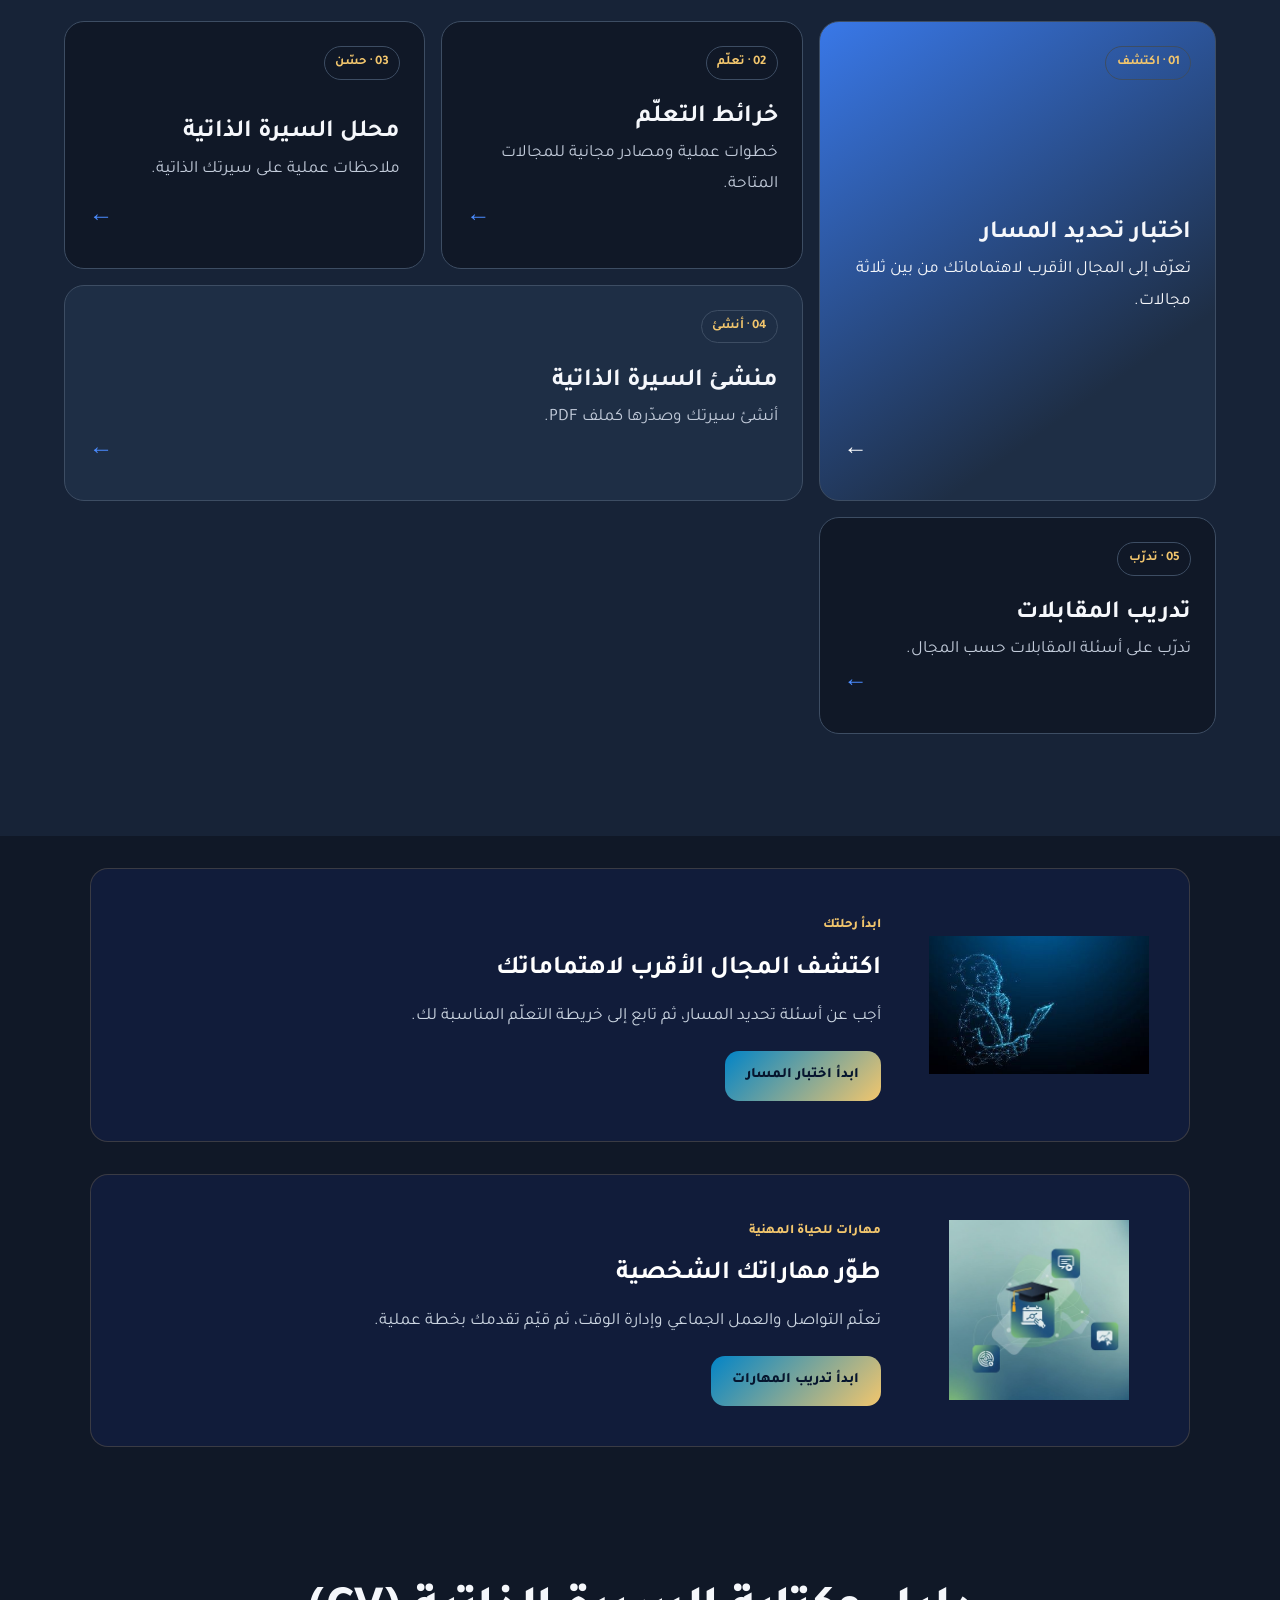
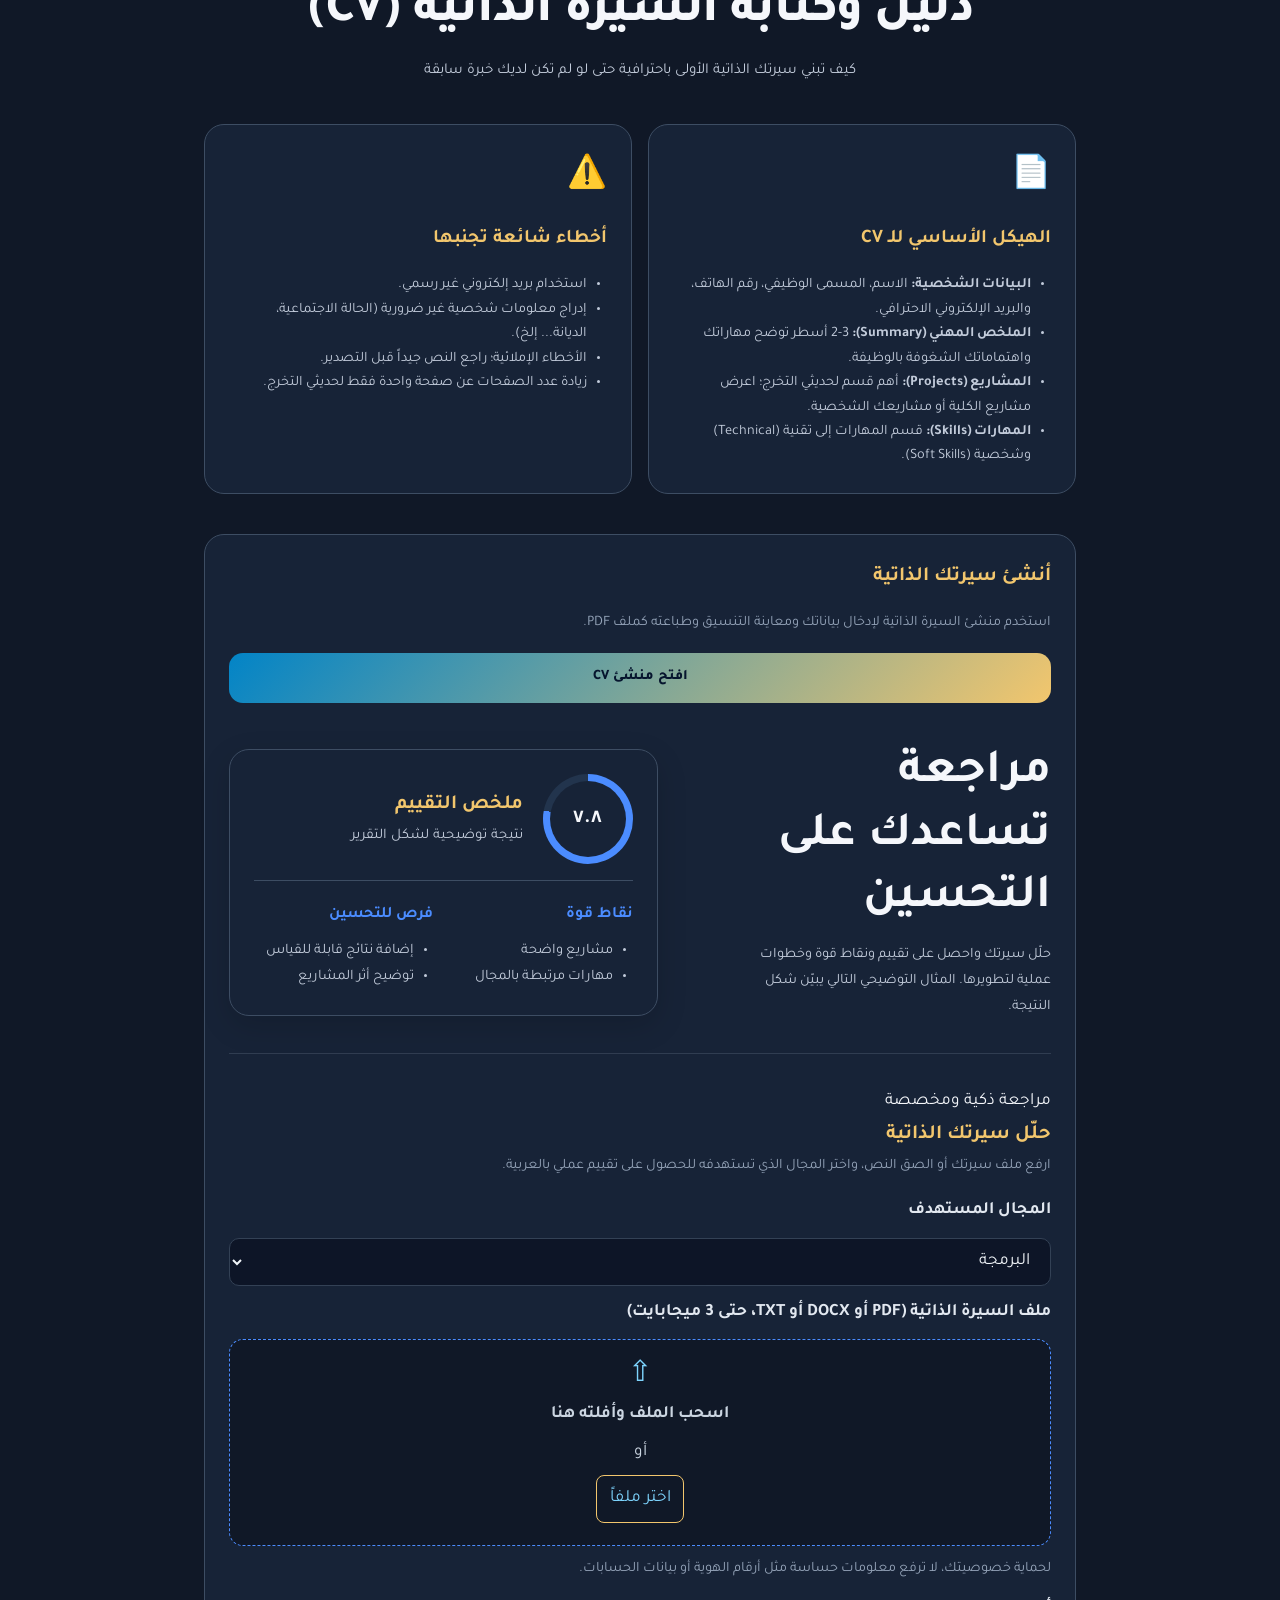
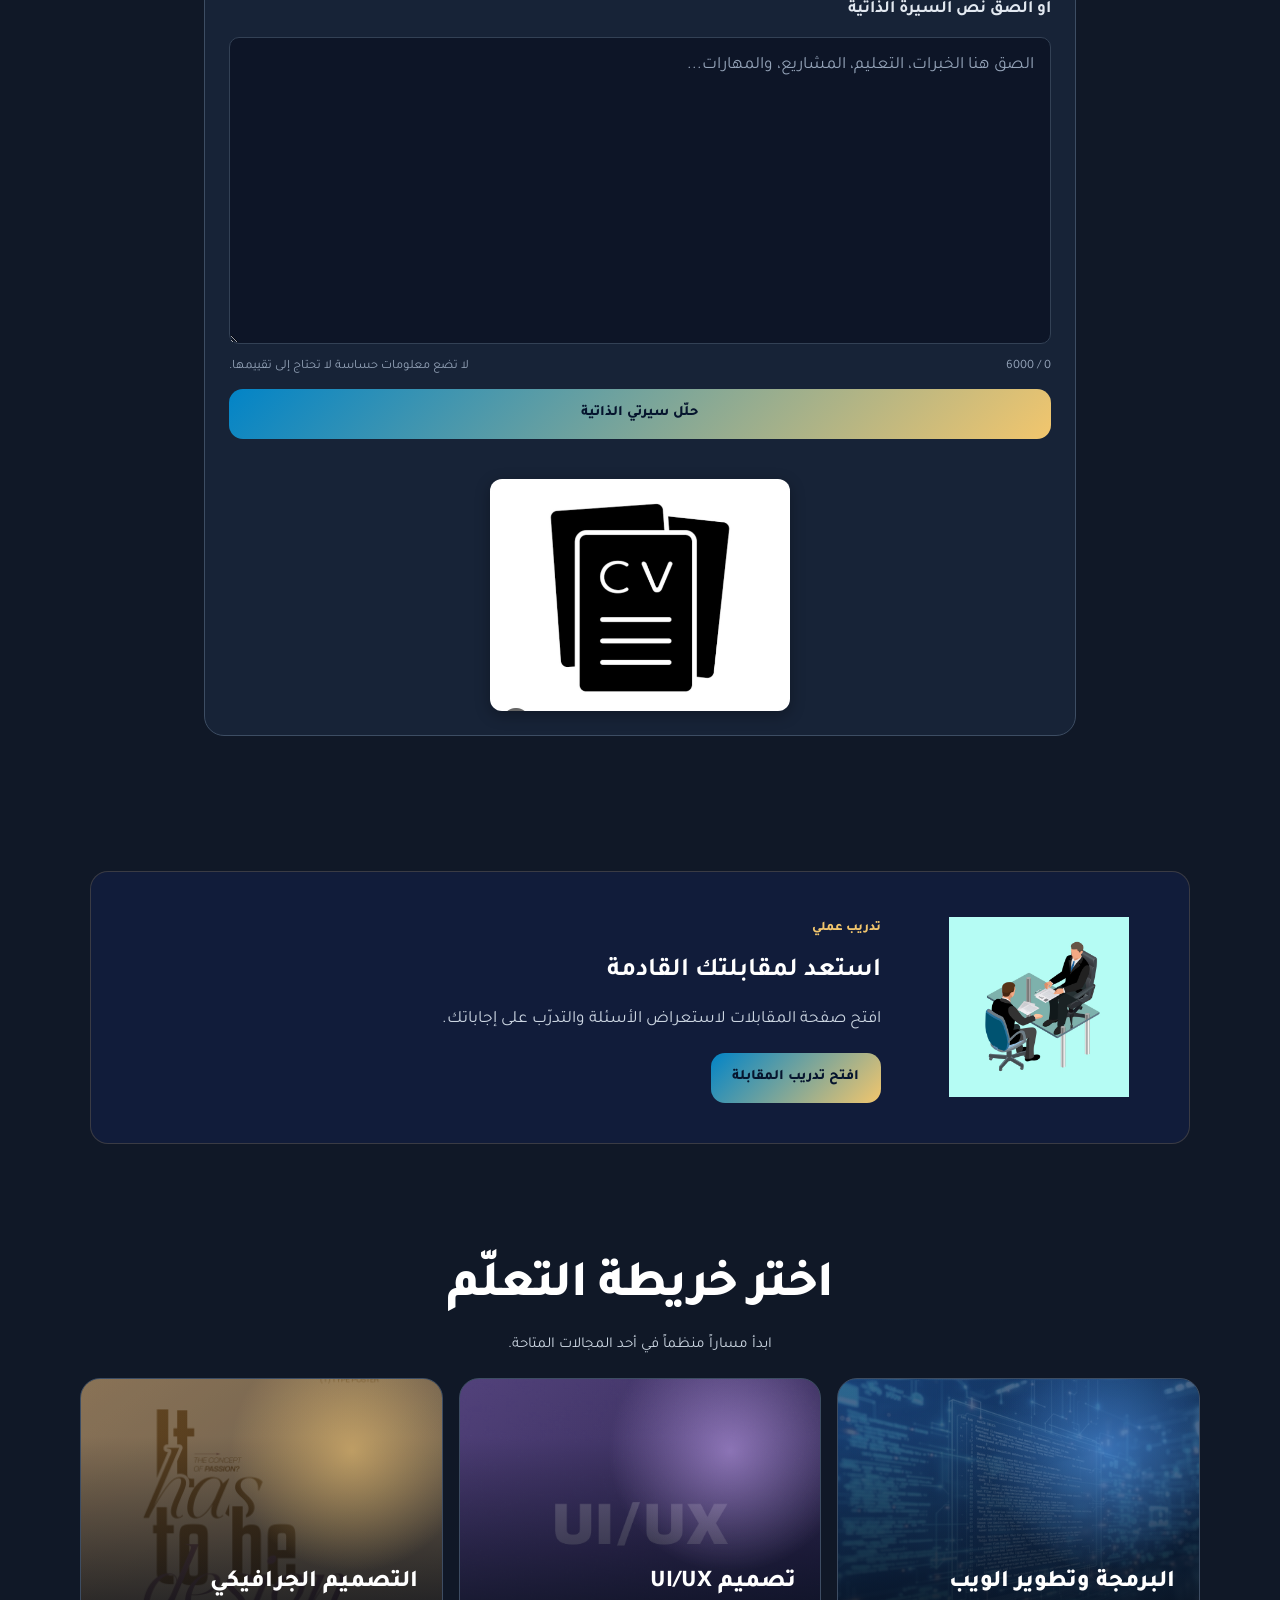
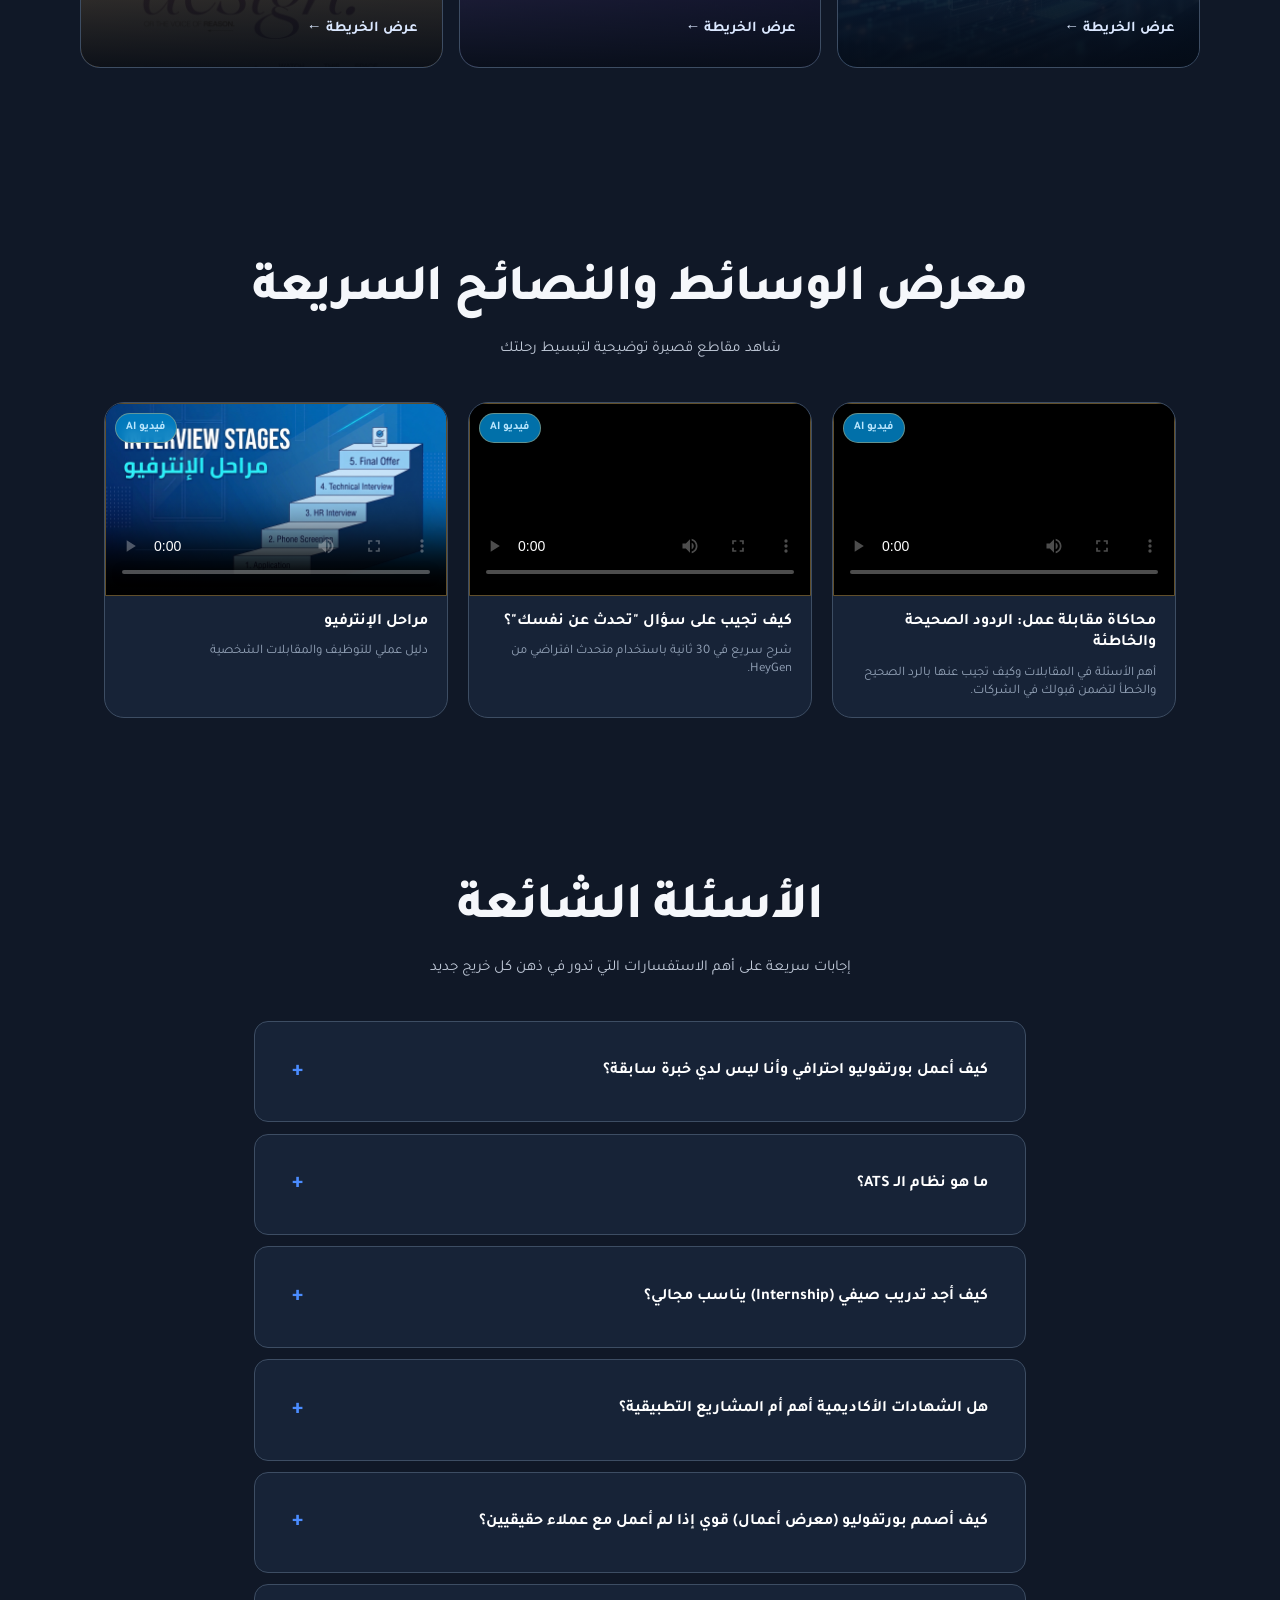
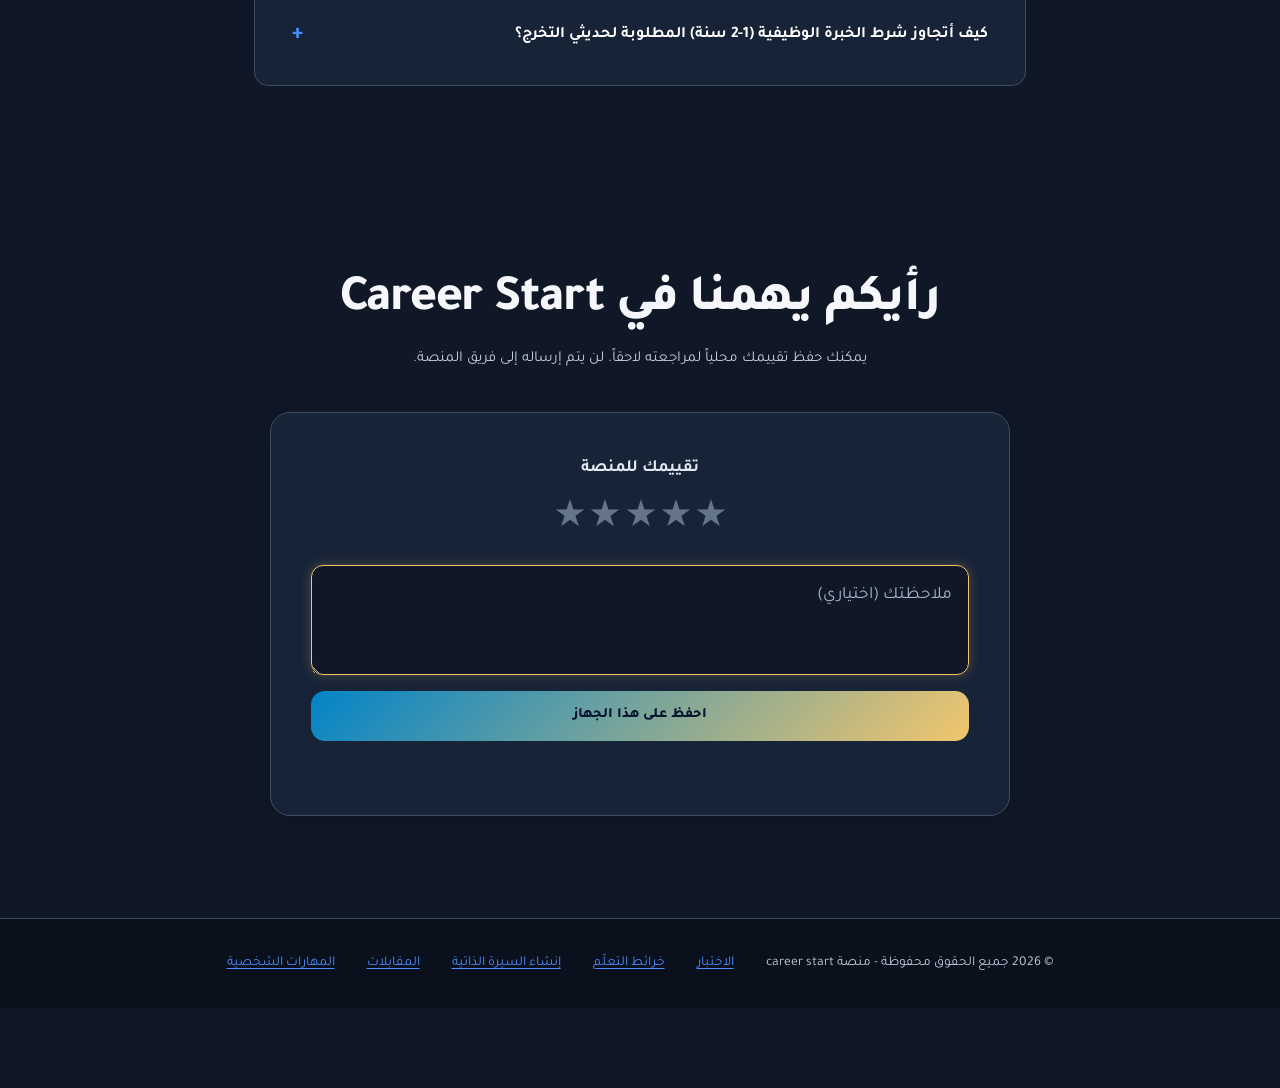
==== commit e70876da: "We're nearing the end" ====
--- a/index.html
+++ b/index.html
@@ -241,6 +241,20 @@
                         <p>شرح سريع في 30 ثانية باستخدام متحدث افتراضي من HeyGen.</p>
                     </div>
                 </div>
+                <!-- الفيديو الثالث-->
+                <div class="media-card">
+                    <div class="media-preview">
+                        <span class="media-badge">فيديو AI</span>
+                        <video controls aria-label="دليل عملي للتوظيف" poster="assets/Interview stages.jpg" width="640" height="360" preload="metadata">
+                            <source src="assets/Interview stages.mp4" type="video/mp4">
+                            متصفحك لا يدعم تشغيل الفيديو.
+                        </video>
+                    </div>
+                    <div class="media-content">
+                        <h3>مراحل الإنترفيو</h3>
+                        <p>دليل عملي للتوظيف والمقابلات الشخصية</p>
+                    </div>
+                </div>
             </div>
         </section>
 
--- a/css/layout.css
+++ b/css/layout.css
@@ -773,7 +773,133 @@
     pointer-events: none;
     z-index: -1;
 }
-
+/* تثبيت الكروت الثلاثة جنب بعض بمساحة مريحة */
+.media-grid,
+.videos-grid,
+.media-showcase .grid,
+section[aria-label*="معرض"] .grid,
+section:has(video) .grid {
+  display: grid !important;
+  grid-template-columns: repeat(3, minmax(0, 1fr)) !important;
+  max-width: 1380px !important;
+  gap: 1.15rem !important;
+  padding-inline: 1.5rem !important;
+}
+
+/* توسيع مساحة الفيديو وجعله أعرض وأوضح */
+.video-card video,
+.media-card video,
+.media-showcase video {
+  width: 100% !important;
+  aspect-ratio: 16 / 9 !important;
+  object-fit: cover !important;
+  border-radius: 12px 12px 0 0 !important;
+}
+
+/* تقليل ارتفاع ومساحة الجزء السفلي الذي يحتوي على النص */
+.video-card .card-body,
+.video-card .video-info,
+.video-card .card-content,
+.media-card .card-body,
+.media-card .media-info,
+.media-card .card-content,
+.media-showcase .card > div:last-child,
+.media-showcase article > div:last-child {
+  padding: 0.7rem 0.9rem !important;
+  gap: 0.25rem !important;
+}
+
+.video-card h3,
+.video-card h4,
+.media-card h3,
+.media-card h4,
+.media-showcase h3,
+.media-showcase h4 {
+  margin: 0 0 0.2rem !important;
+  font-size: 1rem !important;
+  line-height: 1.35 !important;
+}
+
+.video-card p,
+.media-card p,
+.media-showcase p {
+  margin: 0 !important;
+  font-size: 0.82rem !important;
+  line-height: 1.4 !important;
+  display: -webkit-box !important;
+  -webkit-line-clamp: 2 !important;
+  -webkit-box-orient: vertical !important;
+  overflow: hidden !important;
+  display: -webkit-box !important;
+  -webkit-line-clamp: 2 !important;
+  line-clamp: 2 !important;
+  -webkit-box-orient: vertical !important;
+  overflow: hidden !important;
+}
+
+/* استجابة للشاشات الأصغر */
+@media (max-width: 1024px) {
+  .media-grid,
+  .videos-grid,
+  .media-showcase .grid,
+  section[aria-label*="معرض"] .grid,
+  section:has(video) .grid {
+    grid-template-columns: repeat(2, minmax(0, 1fr)) !important;
+  }
+}
+
+@media (max-width: 680px) {
+  .media-grid,
+  .videos-grid,
+  .media-showcase .grid,
+  section[aria-label*="معرض"] .grid,
+  section:has(video) .grid {
+    grid-template-columns: 1fr !important;
+  }
+}
+/* توسيع الحاوية الأب للقسم حتى يمتد الكروت أفقيًا من الجوانب */
+section:has(video),
+section:has(video) > div,
+section:has(video) .container,
+section:has(video) .wrapper {
+  max-width: 100% !important;
+  width: 100% !important;
+  padding-inline: clamp(1rem, 3vw, 3rem) !important;
+}
+
+/* توزيع الكروت الثلاثة بعرض أكبر عبر الشاشة */
+.media-grid,
+.videos-grid,
+.media-showcase .grid,
+section[aria-label*="معرض"] .grid,
+section:has(video) .grid {
+  display: grid !important;
+  grid-template-columns: repeat(3, minmax(0, 1fr)) !important;
+  max-width: 100% !important;
+  width: 100% !important;
+  gap: 1.25rem !important;
+}
+
+/* جعل الكارت يملأ عموده بالكامل أفقيًا */
+.video-card,
+.media-card,
+section:has(video) article,
+section:has(video) .card {
+  width: 100% !important;
+  max-width: none !important;
+}
+:root {
+  /* السطر الوحيد اللي تتحكمي منه في عرض كروت المعرض من الجوانب */
+  --showcase-max-width: 1120px;
+}
+
+/* نستهدف فقط القسم الذي يحتوي على عنوان "معرض الوسائط" ولا نلمس قسم البداية */
+section:has(h2):not(:first-of-type) .grid,
+section:has(h2):not(:first-of-type) [class*="grid"],
+section:has(h2):not(:first-of-type) [class*="cards"] {
+  max-width: var(--showcase-max-width) !important;
+  margin-inline: auto !important;
+}
 @keyframes fmSpin { to { --fm-angle: 360deg; } }
 
 
